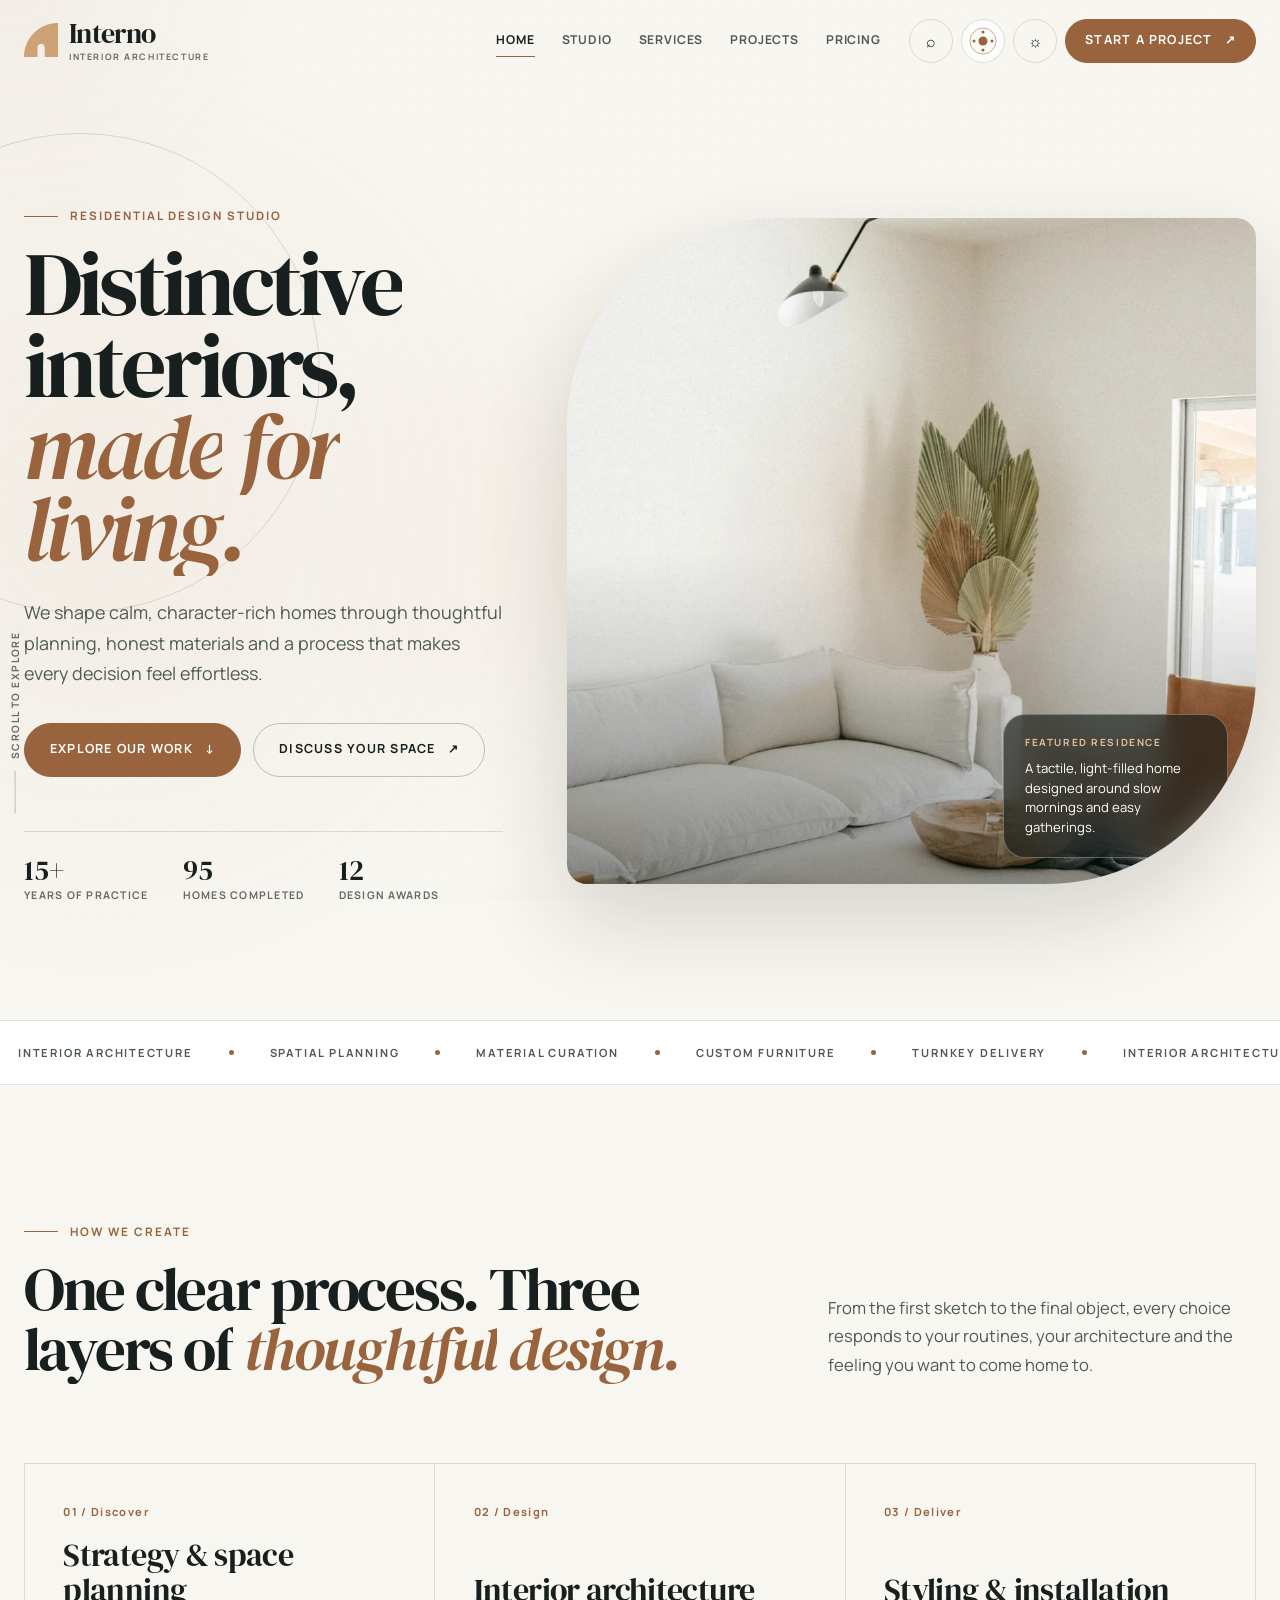
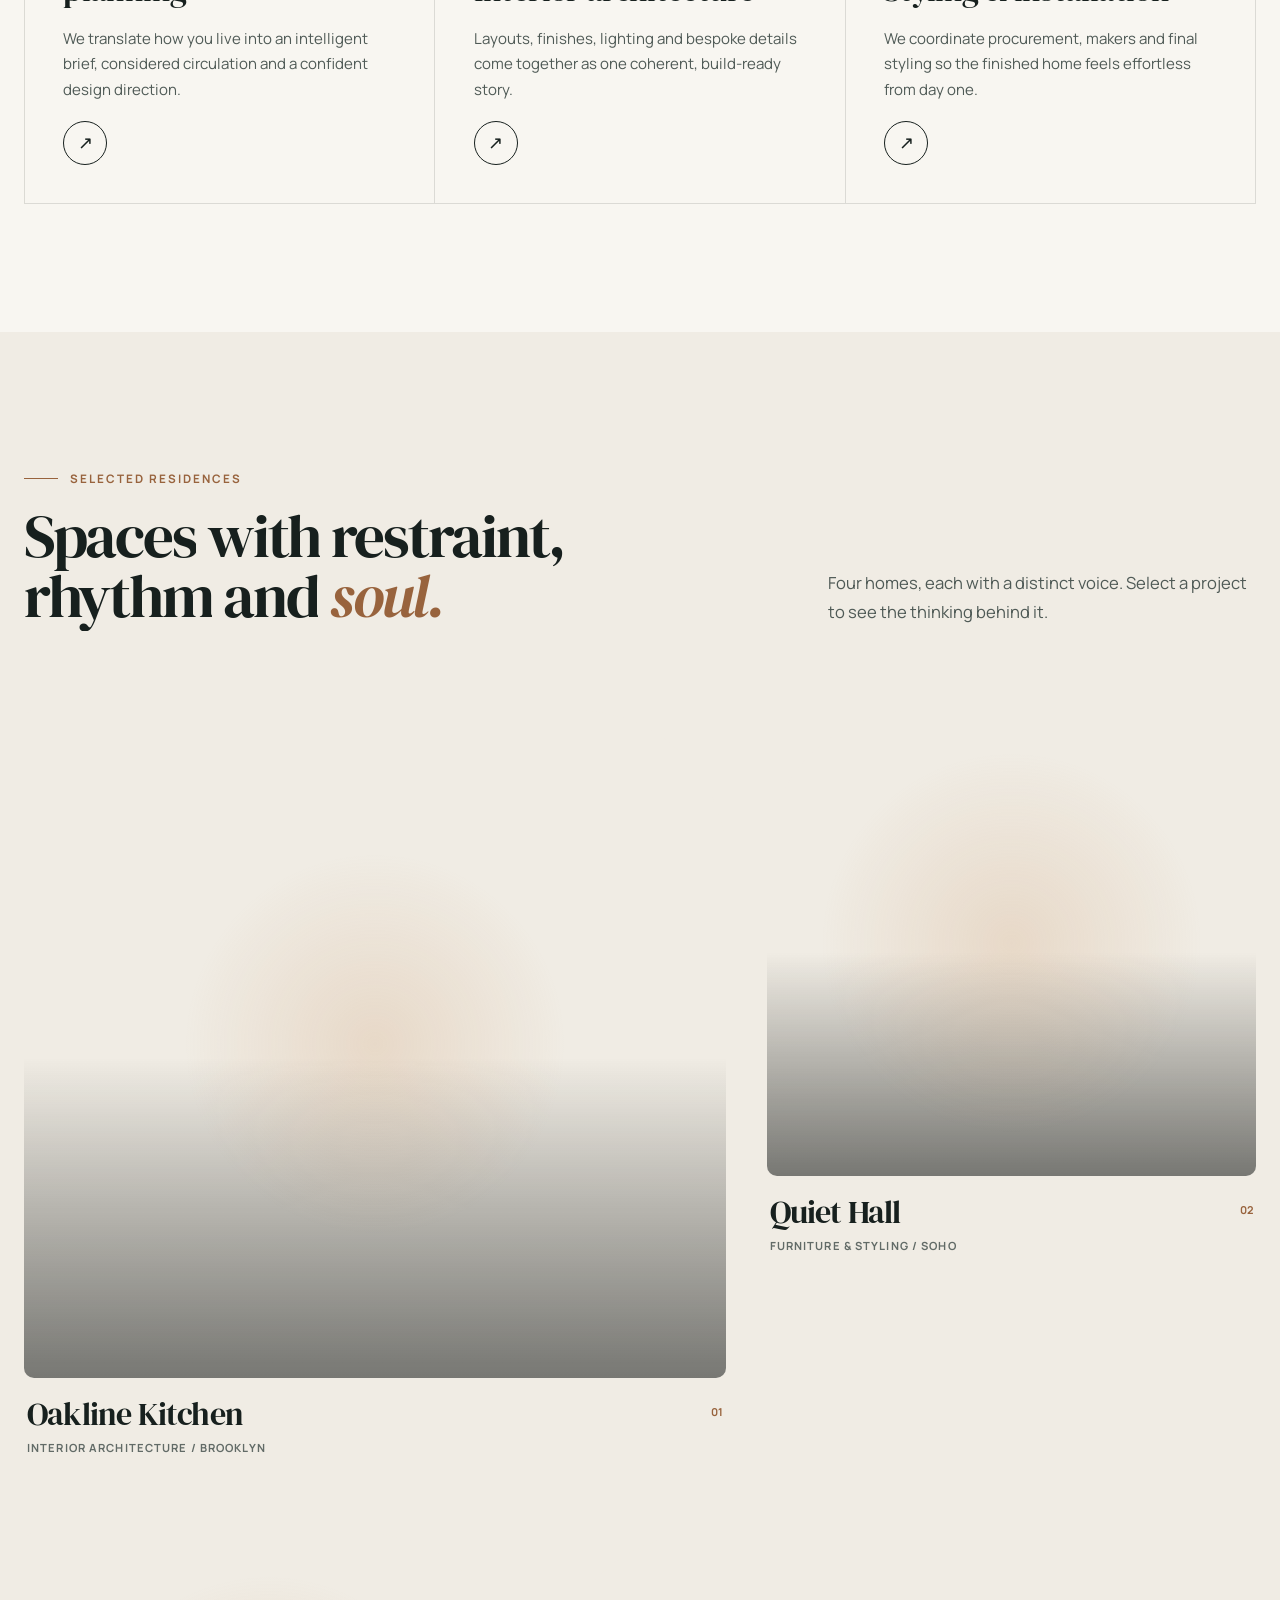
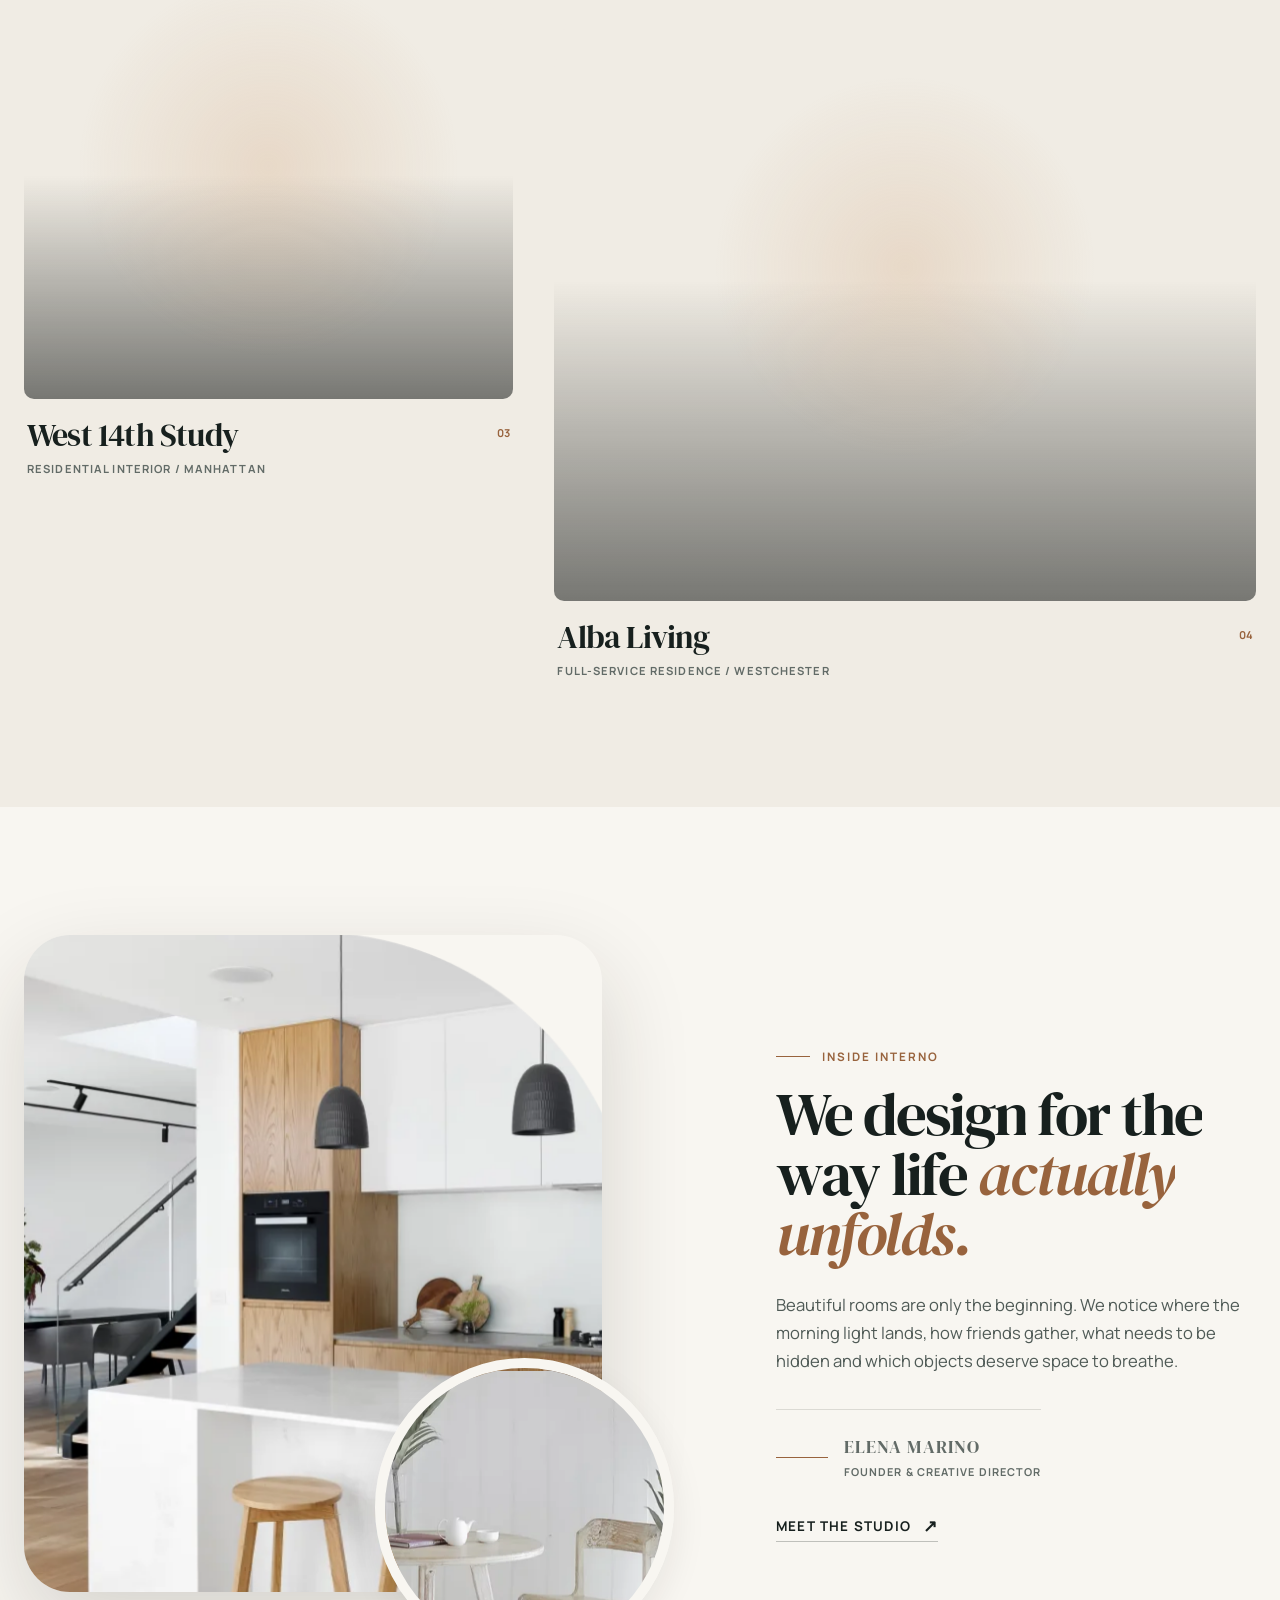
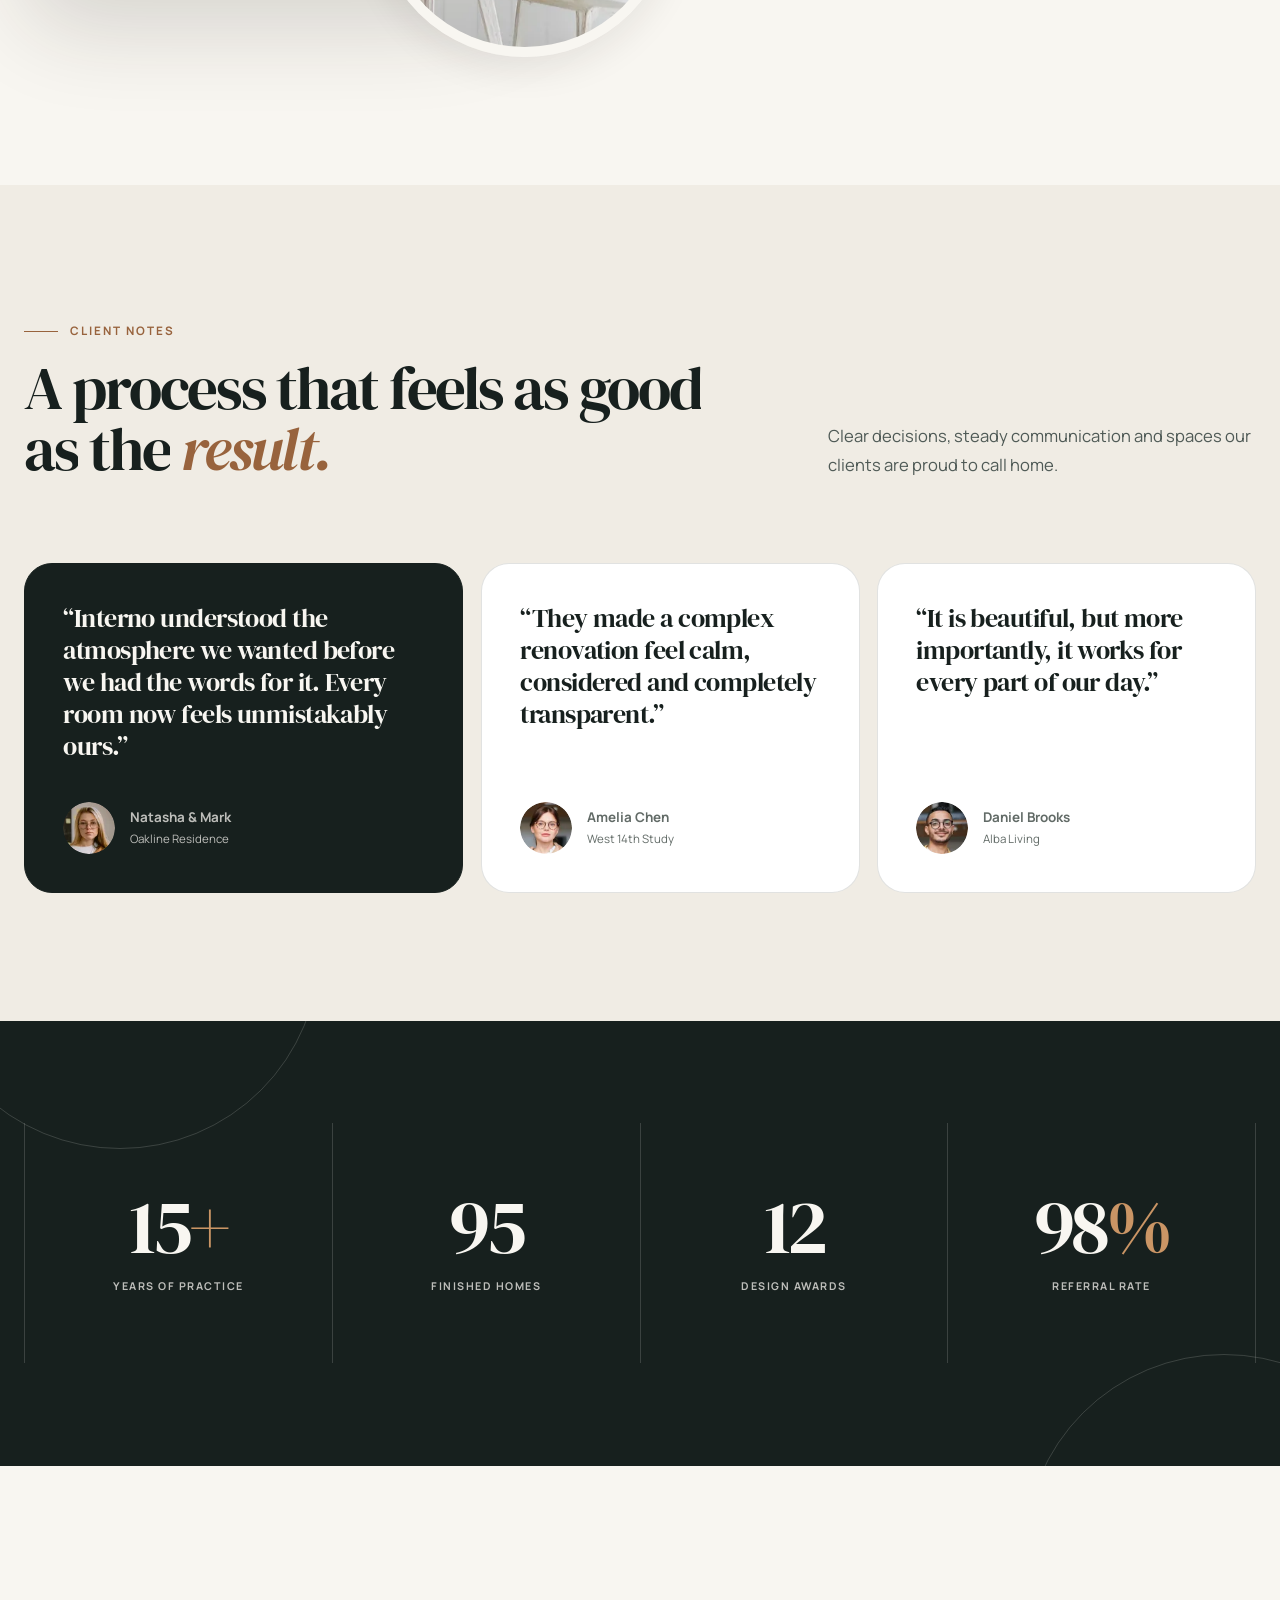
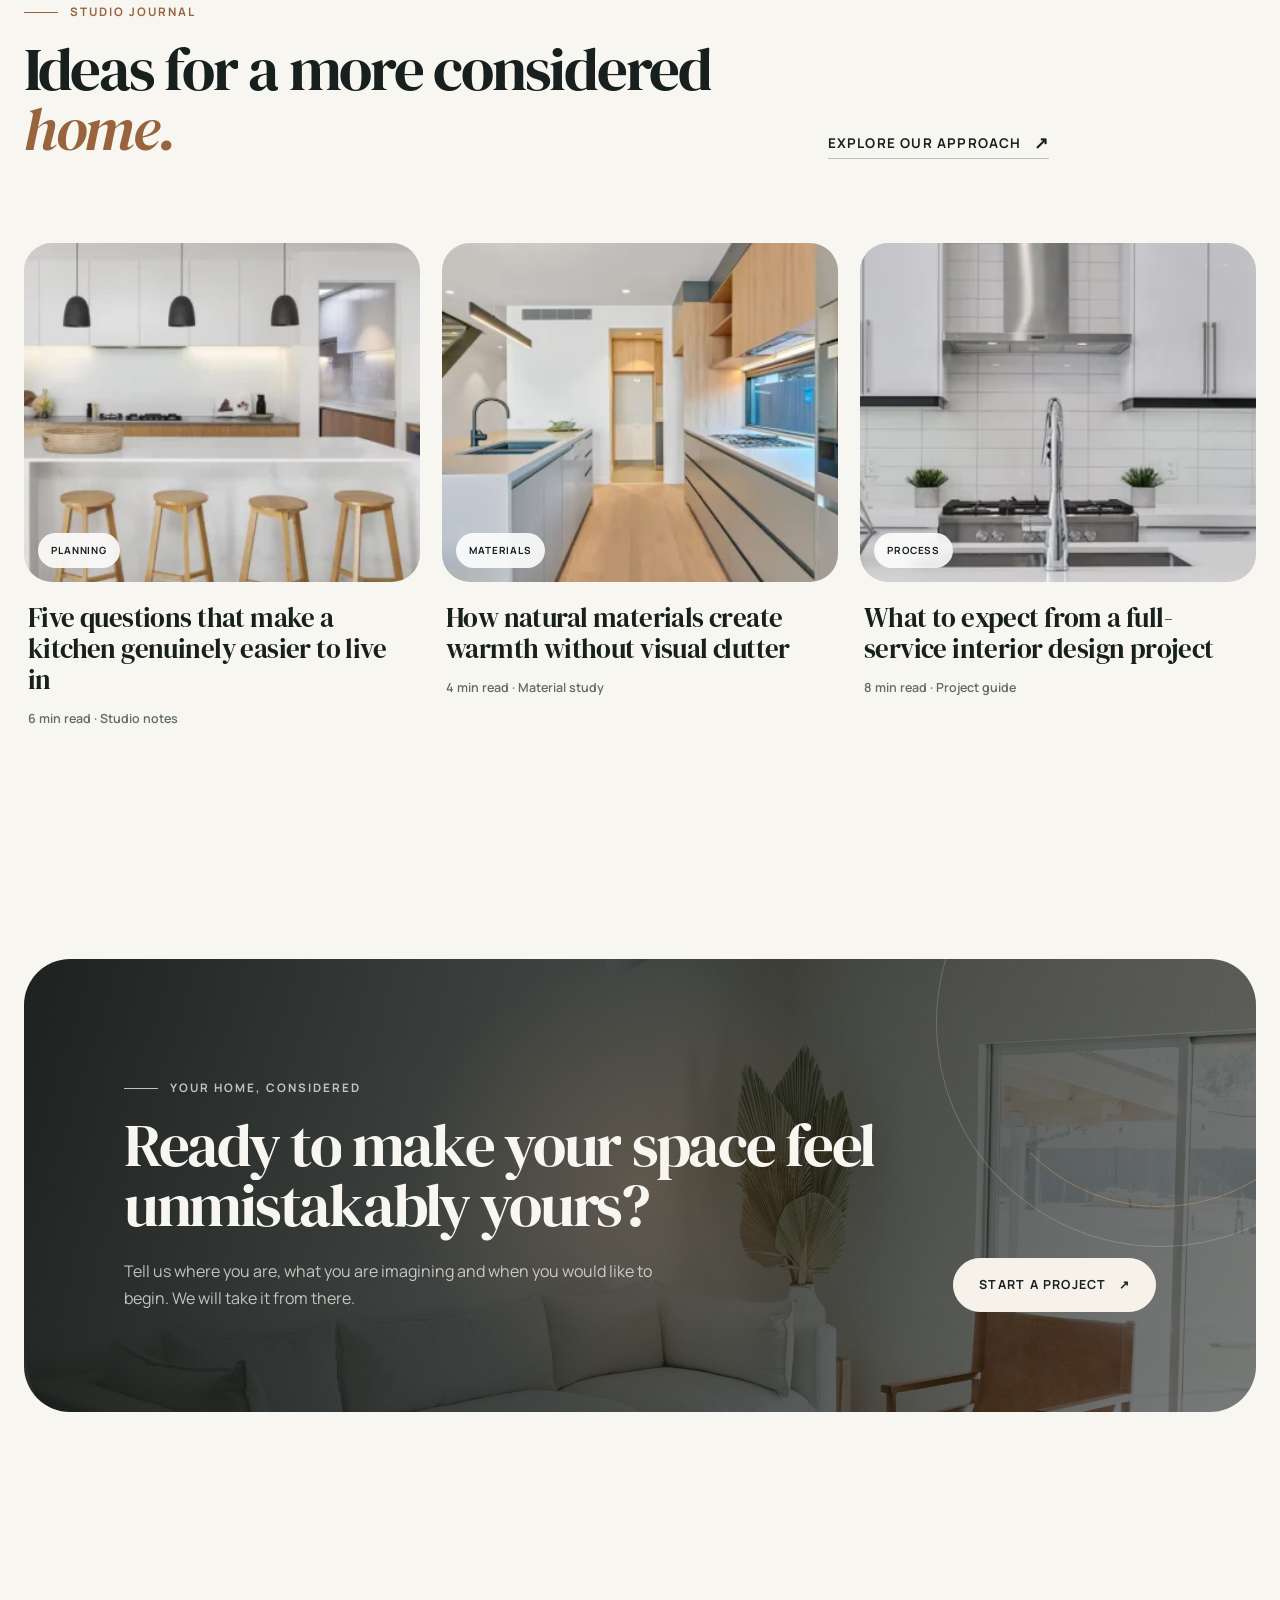
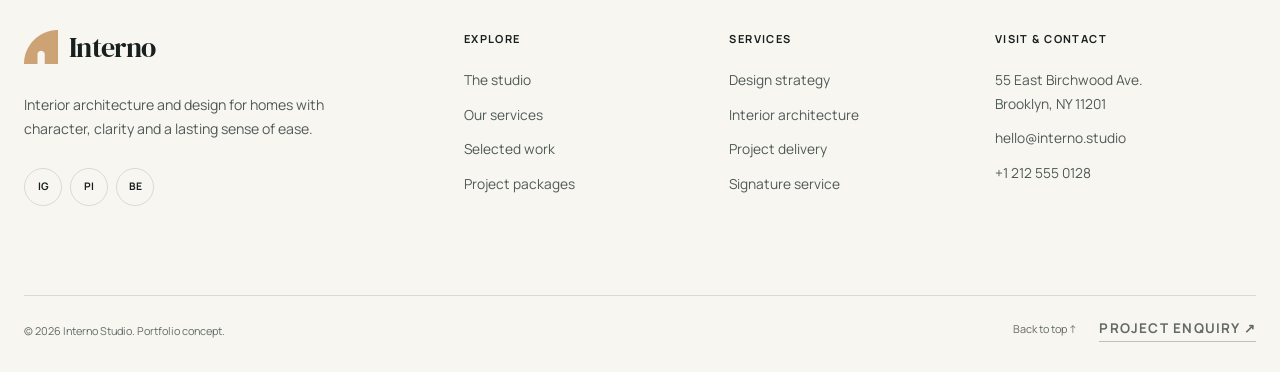
==== index.html @ 8468646d "first commit" ====
<!doctype html>
<html lang="en">
<head>
    <meta charset="utf-8">
    <meta name="viewport" content="width=device-width, initial-scale=1">
    <meta name="description" content="Interno creates calm, character-rich residential interiors through thoughtful planning, natural materials and full-service project delivery.">
    <meta name="theme-color" content="#f8f6f1">
    <meta property="og:type" content="website">
    <meta property="og:title" content="Interno — Interior Architecture & Design">
    <meta property="og:description" content="Distinctive interiors, made for living. Explore Interno's residential design studio, projects and services.">
    <meta property="og:image" content="img/og-interno.png">
    <meta name="twitter:card" content="summary_large_image">
    <title>Interno — Interior Architecture & Design</title>
    <link rel="icon" type="image/png" href="img/Logo.png">
    <link rel="stylesheet" href="css/style.css">
    <script>
        const root = document.documentElement;
        root.classList.add("js");
        let motionEnabled = true;

        try {
            if (localStorage.getItem("interno-theme") === "dark") {
                root.dataset.theme = "dark";
            }
            motionEnabled = localStorage.getItem("interno-motion") !== "off";
        } catch {}

        try {
            if (window.matchMedia("(prefers-reduced-motion: reduce)").matches) {
                motionEnabled = false;
            }
        } catch {}

        root.dataset.motion = motionEnabled ? "on" : "off";
    </script>
    <script src="js/script.js?v=20260730-3" defer></script>
</head>
<body id="top">
    <a class="skip-link" href="#content">Skip to content</a>

    <header class="site-header">
        <div class="site-header__inner">
            <a class="brand" href="index.html" aria-label="Interno home">
                <span class="brand__mark"><img src="img/Logo.png" width="34" height="34" alt=""></span>
                <span>
                    <span class="brand__name">Interno</span>
                    <span class="brand__descriptor">Interior architecture</span>
                </span>
            </a>

            <nav class="site-nav" aria-label="Primary navigation">
                <a href="index.html" aria-current="page">Home</a>
                <a href="about.html">Studio</a>
                <a href="services.html">Services</a>
                <a href="index.html#projects">Projects</a>
                <a href="pricing.html">Pricing</a>
            </nav>

            <div class="header-actions">
                <button class="icon-button" type="button" data-open-search aria-label="Search site" title="Search (/)">⌕</button>
                <button class="icon-button" type="button" data-theme-toggle aria-label="Switch to dark theme">
                    <span class="theme-toggle__sun" aria-hidden="true">☼</span>
                    <span class="theme-toggle__moon" aria-hidden="true">☾</span>
                </button>
                <button class="button button--accent" type="button" data-open-contact>
                    <span>Start a project</span><span class="arrow" aria-hidden="true">↗</span>
                </button>
                <button class="icon-button menu-toggle" type="button" data-menu-toggle aria-expanded="false" aria-controls="mobile-menu" aria-label="Open menu">
                    <span class="menu-toggle__lines" aria-hidden="true"></span>
                </button>
            </div>
        </div>
    </header>

    <aside class="mobile-menu" id="mobile-menu" aria-label="Mobile navigation">
        <div class="mobile-menu__inner">
            <nav class="mobile-menu__nav">
                <ul>
                    <li><a href="index.html">Home</a></li>
                    <li><a href="about.html">Studio</a></li>
                    <li><a href="services.html">Services</a></li>
                    <li><a href="index.html#projects">Projects</a></li>
                    <li><a href="pricing.html">Pricing</a></li>
                </ul>
            </nav>
            <div class="mobile-menu__footer">
                <a href="mailto:hello@interno.studio">hello@interno.studio</a>
                <button class="text-link" type="button" data-open-contact>Start a project <span class="arrow" aria-hidden="true">↗</span></button>
            </div>
        </div>
    </aside>

    <main id="content">
        <section class="home-hero" aria-labelledby="hero-title">
            <div class="home-hero__inner">
                <div class="home-hero__content">
                    <p class="eyebrow" data-reveal>Residential design studio</p>
                    <h1 class="display" id="hero-title" data-reveal data-delay="80">
                        Distinctive interiors, <em>made for living.</em>
                    </h1>
                    <p class="home-hero__copy" data-reveal data-delay="150">
                        We shape calm, character-rich homes through thoughtful planning, honest materials and a process that makes every decision feel effortless.
                    </p>
                    <div class="button-row" data-reveal data-delay="220">
                        <a class="button button--accent" href="#projects">
                            <span>Explore our work</span><span class="arrow" aria-hidden="true">↓</span>
                        </a>
                        <button class="button button--ghost" type="button" data-open-contact>
                            <span>Discuss your space</span><span class="arrow" aria-hidden="true">↗</span>
                        </button>
                    </div>
                    <div class="home-hero__meta" data-reveal data-delay="300">
                        <div class="hero-stat">
                            <strong>15+</strong>
                            <span>Years of practice</span>
                        </div>
                        <div class="hero-stat">
                            <strong>95</strong>
                            <span>Homes completed</span>
                        </div>
                        <div class="hero-stat">
                            <strong>12</strong>
                            <span>Design awards</span>
                        </div>
                    </div>
                </div>

                <figure class="home-hero__visual" data-image-reveal="right">
                    <img src="img/hero-living.webp" width="1920" height="1042" alt="Sunlit living room with a white linen sofa, warm timber and sculptural lighting" fetchpriority="high">
                    <figcaption class="hero-note">
                        <span class="hero-note__label">Featured residence</span>
                        <p>A tactile, light-filled home designed around slow mornings and easy gatherings.</p>
                    </figcaption>
                </figure>
            </div>
            <a class="hero-scroll" href="#approach">Scroll to explore</a>
        </section>

        <div class="marquee" aria-label="Interno capabilities">
            <div class="marquee__track" aria-hidden="true">
                <div class="marquee__group">
                    <span>Interior architecture</span><i></i>
                    <span>Spatial planning</span><i></i>
                    <span>Material curation</span><i></i>
                    <span>Custom furniture</span><i></i>
                    <span>Turnkey delivery</span><i></i>
                </div>
                <div class="marquee__group">
                    <span>Interior architecture</span><i></i>
                    <span>Spatial planning</span><i></i>
                    <span>Material curation</span><i></i>
                    <span>Custom furniture</span><i></i>
                    <span>Turnkey delivery</span><i></i>
                </div>
            </div>
        </div>

        <section class="section" id="approach" aria-labelledby="approach-title">
            <div class="shell">
                <div class="section-head">
                    <div>
                        <p class="eyebrow" data-reveal>How we create</p>
                        <h2 class="heading" id="approach-title" data-reveal data-delay="70">One clear process. Three layers of <em>thoughtful design.</em></h2>
                    </div>
                    <p class="section-copy" data-reveal data-delay="140">
                        From the first sketch to the final object, every choice responds to your routines, your architecture and the feeling you want to come home to.
                    </p>
                </div>

                <div class="service-grid">
                    <a class="service-card" href="services.html#strategy" data-reveal>
                        <span class="service-card__number">01 / Discover</span>
                        <div class="service-card__body">
                            <h3 class="subheading">Strategy & space planning</h3>
                            <p class="service-card__copy">We translate how you live into an intelligent brief, considered circulation and a confident design direction.</p>
                            <span class="service-card__arrow" aria-hidden="true">↗</span>
                        </div>
                    </a>
                    <a class="service-card" href="services.html#design" data-reveal data-delay="90">
                        <span class="service-card__number">02 / Design</span>
                        <div class="service-card__body">
                            <h3 class="subheading">Interior architecture</h3>
                            <p class="service-card__copy">Layouts, finishes, lighting and bespoke details come together as one coherent, build-ready story.</p>
                            <span class="service-card__arrow" aria-hidden="true">↗</span>
                        </div>
                    </a>
                    <a class="service-card" href="services.html#delivery" data-reveal data-delay="180">
                        <span class="service-card__number">03 / Deliver</span>
                        <div class="service-card__body">
                            <h3 class="subheading">Styling & installation</h3>
                            <p class="service-card__copy">We coordinate procurement, makers and final styling so the finished home feels effortless from day one.</p>
                            <span class="service-card__arrow" aria-hidden="true">↗</span>
                        </div>
                    </a>
                </div>
            </div>
        </section>

        <section class="section section--surface" id="projects" aria-labelledby="projects-title">
            <div class="shell">
                <div class="section-head">
                    <div>
                        <p class="eyebrow" data-reveal>Selected residences</p>
                        <h2 class="heading" id="projects-title" data-reveal data-delay="70">Spaces with restraint, rhythm and <em>soul.</em></h2>
                    </div>
                    <p class="section-copy" data-reveal data-delay="140">
                        Four homes, each with a distinct voice. Select a project to see the thinking behind it.
                    </p>
                </div>

                <div class="project-grid">
                    <button class="project-card" type="button" data-project data-title="Oakline Kitchen" data-type="Interior architecture" data-location="Brooklyn, NY" data-year="2026" data-image="img/project-1.webp" data-description="A warm, highly functional kitchen where natural oak, soft mineral tones and precise storage turn a compact footprint into an easy social hub." data-reveal>
                        <span class="project-card__image">
                            <img src="img/project-1.webp" width="548" height="525" alt="Oak and white contemporary kitchen filled with daylight" loading="lazy" decoding="async">
                            <span class="project-card__view" aria-hidden="true">↗</span>
                        </span>
                        <span class="project-card__meta">
                            <span>
                                <span class="project-card__title">Oakline Kitchen</span>
                                <span class="project-card__type">Interior architecture / Brooklyn</span>
                            </span>
                            <span class="project-card__index">01</span>
                        </span>
                    </button>

                    <button class="project-card" type="button" data-project data-title="Quiet Hall" data-type="Furniture & styling" data-location="SoHo, NY" data-year="2025" data-image="img/project-2.webp" data-description="A restrained entry sequence shaped by sculptural furniture, warm timber and a palette that carries calm through the entire apartment." data-reveal data-delay="90">
                        <span class="project-card__image">
                            <img src="img/project-2.webp" width="548" height="525" alt="Minimal hallway with sculptural timber console and soft neutral walls" loading="lazy" decoding="async">
                            <span class="project-card__view" aria-hidden="true">↗</span>
                        </span>
                        <span class="project-card__meta">
                            <span>
                                <span class="project-card__title">Quiet Hall</span>
                                <span class="project-card__type">Furniture & styling / SoHo</span>
                            </span>
                            <span class="project-card__index">02</span>
                        </span>
                    </button>

                    <button class="project-card" type="button" data-project data-title="West 14th Study" data-type="Residential interior" data-location="Manhattan, NY" data-year="2025" data-image="img/project-3.webp" data-description="A focused home office softened by tactile fabrics, collected objects and a balanced composition of closed storage and open display." data-reveal>
                        <span class="project-card__image">
                            <img src="img/project-3.webp" width="552" height="525" alt="Refined home study with built-in shelving and a warm neutral palette" loading="lazy" decoding="async">
                            <span class="project-card__view" aria-hidden="true">↗</span>
                        </span>
                        <span class="project-card__meta">
                            <span>
                                <span class="project-card__title">West 14th Study</span>
                                <span class="project-card__type">Residential interior / Manhattan</span>
                            </span>
                            <span class="project-card__index">03</span>
                        </span>
                    </button>

                    <button class="project-card" type="button" data-project data-title="Alba Living" data-type="Full-service residence" data-location="Westchester, NY" data-year="2024" data-image="img/project-4.webp" data-description="A layered family living space where vintage forms, contemporary comfort and honest materials create a room that will age beautifully." data-reveal data-delay="90">
                        <span class="project-card__image">
                            <img src="img/project-4.webp" width="550" height="525" alt="Layered living room with vintage furniture, artwork and warm timber" loading="lazy" decoding="async">
                            <span class="project-card__view" aria-hidden="true">↗</span>
                        </span>
                        <span class="project-card__meta">
                            <span>
                                <span class="project-card__title">Alba Living</span>
                                <span class="project-card__type">Full-service residence / Westchester</span>
                            </span>
                            <span class="project-card__index">04</span>
                        </span>
                    </button>
                </div>
            </div>
        </section>

        <section class="section section--overflow" aria-labelledby="studio-title">
            <div class="shell story-grid">
                <div class="story-media" data-reveal="left">
                    <figure class="story-media__primary" data-image-reveal>
                        <img src="img/studio-kitchen.webp" width="653" height="700" alt="Light-filled contemporary kitchen in oak, white stone and black accents" loading="lazy" decoding="async">
                    </figure>
                    <figure class="story-media__secondary" data-reveal data-delay="200">
                        <img src="img/material-detail.webp" width="600" height="377" alt="Close view of a serene interior with natural textures" loading="lazy" decoding="async">
                    </figure>
                </div>
                <div class="story-content">
                    <p class="eyebrow" data-reveal>Inside Interno</p>
                    <h2 class="heading" id="studio-title" data-reveal data-delay="70">We design for the way life <em>actually unfolds.</em></h2>
                    <p class="section-copy" data-reveal data-delay="140">
                        Beautiful rooms are only the beginning. We notice where the morning light lands, how friends gather, what needs to be hidden and which objects deserve space to breathe.
                    </p>
                    <div class="story-signature" data-reveal data-delay="210">
                        <span class="story-signature__line" aria-hidden="true"></span>
                        <span>
                            <strong>Elena Marino</strong>
                            <span>Founder & creative director</span>
                        </span>
                    </div>
                    <a class="text-link" href="about.html" style="margin-top: 34px;" data-reveal data-delay="270">
                        Meet the studio <span class="arrow" aria-hidden="true">↗</span>
                    </a>
                </div>
            </div>
        </section>

        <section class="section section--surface" aria-labelledby="testimonials-title">
            <div class="shell">
                <div class="section-head">
                    <div>
                        <p class="eyebrow" data-reveal>Client notes</p>
                        <h2 class="heading" id="testimonials-title" data-reveal data-delay="70">A process that feels as good as the <em>result.</em></h2>
                    </div>
                    <p class="section-copy" data-reveal data-delay="140">
                        Clear decisions, steady communication and spaces our clients are proud to call home.
                    </p>
                </div>

                <div class="testimonial-grid">
                    <article class="testimonial-card tilt-card" data-reveal>
                        <p class="testimonial-card__quote">“Interno understood the atmosphere we wanted before we had the words for it. Every room now feels unmistakably ours.”</p>
                        <div class="testimonial-card__person">
                            <img src="img/profile-1.webp" width="77" height="77" alt="" loading="lazy">
                            <span><strong>Natasha & Mark</strong><span>Oakline Residence</span></span>
                        </div>
                    </article>
                    <article class="testimonial-card tilt-card" data-reveal data-delay="90">
                        <p class="testimonial-card__quote">“They made a complex renovation feel calm, considered and completely transparent.”</p>
                        <div class="testimonial-card__person">
                            <img src="img/profile-2.webp" width="77" height="77" alt="" loading="lazy">
                            <span><strong>Amelia Chen</strong><span>West 14th Study</span></span>
                        </div>
                    </article>
                    <article class="testimonial-card tilt-card" data-reveal data-delay="180">
                        <p class="testimonial-card__quote">“It is beautiful, but more importantly, it works for every part of our day.”</p>
                        <div class="testimonial-card__person">
                            <img src="img/profile-3.webp" width="77" height="77" alt="" loading="lazy">
                            <span><strong>Daniel Brooks</strong><span>Alba Living</span></span>
                        </div>
                    </article>
                </div>
            </div>
        </section>

        <section class="metrics section--compact" aria-label="Studio achievements">
            <div class="shell metrics__grid">
                <div class="metric"><strong data-counter="15" data-suffix="+">0</strong><span>Years of practice</span></div>
                <div class="metric"><strong data-counter="95" data-suffix="">0</strong><span>Finished homes</span></div>
                <div class="metric"><strong data-counter="12" data-suffix="">0</strong><span>Design awards</span></div>
                <div class="metric"><strong data-counter="98" data-suffix="%">0</strong><span>Referral rate</span></div>
            </div>
        </section>

        <section class="section" aria-labelledby="journal-title">
            <div class="shell">
                <div class="section-head">
                    <div>
                        <p class="eyebrow" data-reveal>Studio journal</p>
                        <h2 class="heading" id="journal-title" data-reveal data-delay="70">Ideas for a more considered <em>home.</em></h2>
                    </div>
                    <a class="text-link" href="services.html" data-reveal data-delay="140">Explore our approach <span class="arrow" aria-hidden="true">↗</span></a>
                </div>

                <div class="journal-grid">
                    <a class="journal-card" href="services-single.html" data-reveal>
                        <figure class="journal-card__image">
                            <img src="img/journal-1.webp" width="340" height="290" alt="Warm contemporary kitchen with pale cabinetry" loading="lazy" decoding="async">
                            <figcaption class="journal-card__tag">Planning</figcaption>
                        </figure>
                        <div class="journal-card__content">
                            <h3>Five questions that make a kitchen genuinely easier to live in</h3>
                            <p>6 min read · Studio notes</p>
                        </div>
                    </a>
                    <a class="journal-card" href="services.html#design" data-reveal data-delay="90">
                        <figure class="journal-card__image">
                            <img src="img/journal-2.webp" width="340" height="290" alt="Minimal kitchen with warm wood and soft natural light" loading="lazy" decoding="async">
                            <figcaption class="journal-card__tag">Materials</figcaption>
                        </figure>
                        <div class="journal-card__content">
                            <h3>How natural materials create warmth without visual clutter</h3>
                            <p>4 min read · Material study</p>
                        </div>
                    </a>
                    <a class="journal-card" href="pricing.html" data-reveal data-delay="180">
                        <figure class="journal-card__image">
                            <img src="img/journal-3.webp" width="340" height="290" alt="Contemporary neutral kitchen with considered storage" loading="lazy" decoding="async">
                            <figcaption class="journal-card__tag">Process</figcaption>
                        </figure>
                        <div class="journal-card__content">
                            <h3>What to expect from a full-service interior design project</h3>
                            <p>8 min read · Project guide</p>
                        </div>
                    </a>
                </div>
            </div>
        </section>

        <section class="section section--compact">
            <div class="shell">
                <div class="cta" data-reveal="scale">
                    <div class="cta__inner">
                        <div class="cta__copy">
                            <p class="eyebrow eyebrow--light">Your home, considered</p>
                            <h2 class="heading">Ready to make your space feel unmistakably yours?</h2>
                            <p>Tell us where you are, what you are imagining and when you would like to begin. We will take it from there.</p>
                        </div>
                        <button class="button button--light" type="button" data-open-contact>
                            <span>Start a project</span><span class="arrow" aria-hidden="true">↗</span>
                        </button>
                    </div>
                </div>
            </div>
        </section>
    </main>

    <footer class="site-footer" id="contact">
        <div class="shell site-footer__main">
            <div class="site-footer__brand">
                <a class="brand" href="index.html" aria-label="Interno home">
                    <span class="brand__mark"><img src="img/Logo.png" width="34" height="34" alt=""></span>
                    <span class="brand__name">Interno</span>
                </a>
                <p>Interior architecture and design for homes with character, clarity and a lasting sense of ease.</p>
                <div class="social-links" aria-label="Social media">
                    <a href="https://www.instagram.com/" target="_blank" rel="noreferrer" aria-label="Instagram">IG</a>
                    <a href="https://www.pinterest.com/" target="_blank" rel="noreferrer" aria-label="Pinterest">PI</a>
                    <a href="https://www.behance.net/" target="_blank" rel="noreferrer" aria-label="Behance">BE</a>
                </div>
            </div>
            <div class="site-footer__column">
                <h2>Explore</h2>
                <nav>
                    <a href="about.html">The studio</a>
                    <a href="services.html">Our services</a>
                    <a href="index.html#projects">Selected work</a>
                    <a href="pricing.html">Project packages</a>
                </nav>
            </div>
            <div class="site-footer__column">
                <h2>Services</h2>
                <nav>
                    <a href="services.html#strategy">Design strategy</a>
                    <a href="services.html#design">Interior architecture</a>
                    <a href="services.html#delivery">Project delivery</a>
                    <a href="services-single.html">Signature service</a>
                </nav>
            </div>
            <div class="site-footer__column">
                <h2>Visit & contact</h2>
                <address>
                    <span>55 East Birchwood Ave.<br>Brooklyn, NY 11201</span>
                    <a href="mailto:hello@interno.studio">hello@interno.studio</a>
                    <a href="tel:+12125550128">+1 212 555 0128</a>
                </address>
            </div>
        </div>
        <div class="shell site-footer__bottom">
            <p>© <span data-current-year>2026</span> Interno Studio. Portfolio concept.</p>
            <nav aria-label="Footer links">
                <a href="#top">Back to top ↑</a>
                <button class="text-link" type="button" data-open-contact>Project enquiry ↗</button>
            </nav>
        </div>
    </footer>
</body>
</html>
---- css/style.css ----
@import url("https://fonts.googleapis.com/css2?family=DM+Serif+Display:ital@0;1&family=Manrope:wght@400;500;600;700&display=swap");

:root {
    color-scheme: light;
    --bg: #f8f6f1;
    --bg-elevated: #ffffff;
    --surface: #f0ece4;
    --surface-strong: #e7dfd3;
    --ink: #17201e;
    --ink-soft: #4f5a56;
    --muted: #626b67;
    --accent: #98633d;
    --accent-bright: #ca9565;
    --accent-soft: #ead8c7;
    --accent-ink: #2b211a;
    --on-accent: #ffffff;
    --deep-surface: #17201e;
    --on-deep: #f8f6f1;
    --on-deep-soft: rgba(248, 246, 241, 0.74);
    --on-deep-muted: rgba(248, 246, 241, 0.62);
    --deep-line: rgba(248, 246, 241, 0.16);
    --line: rgba(23, 32, 30, 0.13);
    --line-strong: rgba(23, 32, 30, 0.25);
    --header-bg: rgba(248, 246, 241, 0.82);
    --scrim: rgba(10, 15, 14, 0.54);
    --shadow-sm: 0 14px 35px rgba(35, 29, 23, 0.08);
    --shadow-lg: 0 35px 90px rgba(35, 29, 23, 0.16);
    --font-display: "DM Serif Display", Georgia, serif;
    --font-body: "Manrope", "Segoe UI", sans-serif;
    --radius-sm: 16px;
    --radius-md: 28px;
    --radius-lg: 46px;
    --radius-pill: 999px;
    --shell: min(1240px, calc(100% - 48px));
    --header-height: 82px;
    --ease-out: cubic-bezier(0.22, 1, 0.36, 1);
    --ease-smooth: cubic-bezier(0.65, 0, 0.35, 1);
    --ease-motion: cubic-bezier(0.16, 1, 0.3, 1);
    --ease-motion-in: cubic-bezier(0.76, 0, 0.24, 1);
    --scroll-velocity: 0;
    --scroll-direction: 1;
    --section-progress: 0;
    --motion-y: 0px;
    --mag-x: 0px;
    --mag-y: 0px;
    --pointer-x: 50%;
    --pointer-y: 50%;
}

html[data-theme="dark"] {
    color-scheme: dark;
    --bg: #101513;
    --bg-elevated: #171d1a;
    --surface: #1e2622;
    --surface-strong: #28312c;
    --ink: #f3eee5;
    --ink-soft: #c1c8c3;
    --muted: #929d97;
    --accent: #d3a172;
    --accent-bright: #efbd8b;
    --accent-soft: #3a2d23;
    --accent-ink: #fff7ed;
    --on-accent: #101513;
    --line: rgba(243, 238, 229, 0.12);
    --line-strong: rgba(243, 238, 229, 0.24);
    --header-bg: rgba(16, 21, 19, 0.84);
    --scrim: rgba(3, 6, 5, 0.66);
    --shadow-sm: 0 16px 38px rgba(0, 0, 0, 0.22);
    --shadow-lg: 0 40px 100px rgba(0, 0, 0, 0.38);
}

*,
*::before,
*::after {
    box-sizing: border-box;
}

html {
    scroll-behavior: smooth;
    background: var(--bg);
}

body {
    margin: 0;
    min-width: 280px;
    overflow-x: hidden;
    background:
        radial-gradient(circle at 8% 6%, rgba(168, 115, 71, 0.08), transparent 30rem),
        var(--bg);
    color: var(--ink);
    font-family: var(--font-body);
    font-size: 16px;
    line-height: 1.7;
    -webkit-font-smoothing: antialiased;
    text-rendering: optimizeLegibility;
}

body.nav-open,
body.modal-open {
    overflow: hidden;
}

::selection {
    background: var(--accent);
    color: var(--on-accent);
}

img,
video {
    display: block;
    max-width: 100%;
}

img {
    height: auto;
}

button,
input,
textarea,
select {
    font: inherit;
}

button,
a {
    -webkit-tap-highlight-color: transparent;
}

button {
    color: inherit;
}

a {
    color: inherit;
    text-decoration: none;
}

p,
h1,
h2,
h3,
h4,
h5,
figure,
blockquote {
    margin: 0;
}

ul,
ol {
    margin: 0;
    padding: 0;
}

li {
    list-style: none;
}

.skip-link {
    position: fixed;
    top: 12px;
    left: 12px;
    z-index: 10000;
    padding: 12px 18px;
    border-radius: var(--radius-pill);
    background: var(--ink);
    color: var(--bg);
    transform: translateY(-150%);
    transition: transform 180ms ease;
}

.skip-link:focus {
    transform: translateY(0);
}

:focus-visible {
    outline: 3px solid var(--accent-bright);
    outline-offset: 4px;
}

.shell {
    width: var(--shell);
    margin-inline: auto;
}

.section {
    position: relative;
    padding-block: clamp(88px, 10vw, 150px);
}

.section--compact {
    padding-block: clamp(68px, 8vw, 110px);
}

.section--surface {
    background: var(--surface);
}

.section--overflow {
    overflow: hidden;
}

.section-head {
    display: grid;
    grid-template-columns: minmax(0, 0.9fr) minmax(280px, 0.55fr);
    gap: clamp(32px, 8vw, 110px);
    align-items: end;
    margin-bottom: clamp(46px, 7vw, 84px);
}

.section-head--center {
    display: block;
    max-width: 760px;
    margin-inline: auto;
    text-align: center;
}

.section-head--center .section-copy {
    margin: 22px auto 0;
}

.eyebrow {
    display: inline-flex;
    align-items: center;
    gap: 12px;
    margin-bottom: 20px;
    color: var(--accent);
    font-size: 0.73rem;
    font-weight: 700;
    letter-spacing: 0.17em;
    line-height: 1.2;
    text-transform: uppercase;
}

.eyebrow::before {
    width: 34px;
    height: 1px;
    background: currentColor;
    content: "";
}

.eyebrow--light {
    color: #f2d2b2;
}

.display {
    max-width: 950px;
    font-family: var(--font-display);
    font-size: clamp(3.25rem, 7vw, 7.4rem);
    font-weight: 400;
    letter-spacing: -0.045em;
    line-height: 0.91;
}

.display em,
.heading em {
    color: var(--accent);
    font-weight: 400;
}

.heading {
    font-family: var(--font-display);
    font-size: clamp(2.45rem, 4.8vw, 5.15rem);
    font-weight: 400;
    letter-spacing: -0.037em;
    line-height: 0.98;
}

.heading--small {
    font-size: clamp(2rem, 3.5vw, 3.7rem);
}

.subheading {
    font-family: var(--font-display);
    font-size: clamp(1.55rem, 2.5vw, 2.25rem);
    font-weight: 400;
    letter-spacing: -0.02em;
    line-height: 1.1;
}

.section-copy,
.body-copy {
    max-width: 610px;
    color: var(--ink-soft);
    font-size: clamp(1rem, 1.3vw, 1.12rem);
}

.micro-copy {
    color: var(--muted);
    font-size: 0.82rem;
}

.text-link {
    display: inline-flex;
    align-items: center;
    gap: 12px;
    width: fit-content;
    border: 0;
    border-bottom: 1px solid var(--line-strong);
    padding: 0 0 5px;
    background: transparent;
    color: inherit;
    cursor: pointer;
    font-size: 0.84rem;
    font-weight: 700;
    letter-spacing: 0.09em;
    line-height: 1.2;
    text-transform: uppercase;
    transition:
        gap 300ms var(--ease-out),
        color 300ms ease,
        border-color 300ms ease;
}

.text-link:hover {
    gap: 18px;
    border-color: var(--accent);
    color: var(--accent);
}

.text-link .arrow {
    font-size: 1.25em;
    transition: transform 300ms var(--ease-out);
}

.text-link:hover .arrow {
    transform: translateX(3px);
}

.button {
    position: relative;
    display: inline-flex;
    min-height: 54px;
    align-items: center;
    justify-content: center;
    gap: 12px;
    overflow: hidden;
    border: 1px solid var(--ink);
    border-radius: var(--radius-pill);
    padding: 15px 25px;
    background: var(--ink);
    color: var(--bg);
    cursor: pointer;
    font-size: 0.78rem;
    font-weight: 700;
    letter-spacing: 0.1em;
    line-height: 1.2;
    text-transform: uppercase;
    transition:
        color 360ms var(--ease-out),
        border-color 360ms var(--ease-out),
        transform 280ms var(--ease-out),
        box-shadow 360ms var(--ease-out);
}

.button::before {
    position: absolute;
    inset: 0;
    background: var(--accent);
    content: "";
    transform: translateY(105%);
    transition: transform 420ms var(--ease-out);
}

.button > span,
.button > .arrow {
    position: relative;
    z-index: 1;
}

.button:hover {
    border-color: var(--accent);
    color: var(--on-accent);
    box-shadow: 0 16px 35px rgba(168, 115, 71, 0.2);
    transform: translateY(-2px);
}

.button:hover::before {
    transform: translateY(0);
}

.button:active {
    transform: translateY(0);
}

.button--accent {
    border-color: var(--accent);
    background: var(--accent);
    color: var(--on-accent);
}

.button--accent::before {
    background: var(--ink);
}

.button--accent:hover {
    color: var(--bg);
}

.button--ghost {
    border-color: var(--line-strong);
    background: transparent;
    color: var(--ink);
}

.button--ghost::before {
    background: var(--surface-strong);
}

.button--ghost:hover {
    border-color: var(--ink);
    color: var(--ink);
    box-shadow: none;
}

.button--light {
    border-color: #f6f2e9;
    background: #f6f2e9;
    color: #18211f;
}

.button--light::before {
    background: var(--accent);
}

.button--light:hover {
    color: var(--on-accent);
}

.button-row {
    display: flex;
    flex-wrap: wrap;
    gap: 12px;
    margin-top: 34px;
}

.icon-button {
    position: relative;
    display: inline-grid;
    width: 44px;
    height: 44px;
    place-items: center;
    border: 1px solid var(--line);
    border-radius: 50%;
    background: transparent;
    color: var(--ink);
    cursor: pointer;
    line-height: 1;
    transition:
        background 250ms ease,
        border-color 250ms ease,
        color 250ms ease,
        transform 250ms var(--ease-out);
}

.icon-button:hover {
    border-color: var(--accent);
    background: var(--accent);
    color: var(--on-accent);
    transform: translateY(-2px);
}

.theme-toggle__sun,
.theme-toggle__moon {
    position: absolute;
    font-size: 1rem;
    transition:
        opacity 250ms ease,
        transform 350ms var(--ease-out);
}

.theme-toggle__moon {
    opacity: 0;
    transform: scale(0.5) rotate(-30deg);
}

html[data-theme="dark"] .theme-toggle__sun {
    opacity: 0;
    transform: scale(0.5) rotate(30deg);
}

html[data-theme="dark"] .theme-toggle__moon {
    opacity: 1;
    transform: scale(1) rotate(0);
}

.scroll-progress {
    position: fixed;
    top: 0;
    left: 0;
    z-index: 9999;
    width: 100%;
    height: 3px;
    background: var(--accent);
    transform: scaleX(0);
    transform-origin: left;
    will-change: transform;
}

.site-header {
    position: fixed;
    top: 0;
    right: 0;
    left: 0;
    z-index: 1000;
    height: var(--header-height);
    border-bottom: 1px solid transparent;
    transition:
        height 350ms var(--ease-out),
        background 350ms ease,
        border-color 350ms ease,
        box-shadow 350ms ease;
}

.site-header.is-scrolled {
    height: 72px;
    border-color: var(--line);
    background: var(--header-bg);
    box-shadow: 0 10px 35px rgba(19, 25, 23, 0.05);
    -webkit-backdrop-filter: blur(20px);
    backdrop-filter: blur(20px);
}

.has-dark-hero .site-header:not(.is-scrolled) {
    color: #fff;
}

.has-dark-hero .site-header:not(.is-scrolled) .site-nav a {
    color: rgba(255, 255, 255, 0.72);
}

.has-dark-hero .site-header:not(.is-scrolled) .site-nav a:hover,
.has-dark-hero .site-header:not(.is-scrolled) .site-nav a[aria-current="page"] {
    color: #fff;
}

.has-dark-hero .site-header:not(.is-scrolled) .icon-button {
    border-color: rgba(255, 255, 255, 0.3);
    color: #fff;
}

.has-dark-hero .site-header:not(.is-scrolled) .brand__descriptor {
    color: rgba(255, 255, 255, 0.58);
}

.has-dark-hero.nav-open .site-header:not(.is-scrolled) {
    color: var(--ink);
}

.has-dark-hero.nav-open .site-header:not(.is-scrolled) .icon-button {
    border-color: var(--line);
    color: var(--ink);
}

.has-dark-hero.nav-open .site-header:not(.is-scrolled) .brand__descriptor {
    color: var(--muted);
}

.site-header__inner {
    display: flex;
    width: var(--shell);
    height: 100%;
    align-items: center;
    justify-content: space-between;
    margin-inline: auto;
}

.brand {
    display: inline-flex;
    align-items: center;
    gap: 11px;
    min-width: max-content;
}

.brand__mark {
    position: relative;
    display: grid;
    width: 34px;
    height: 34px;
    place-items: center;
}

.brand__mark img {
    width: 100%;
    height: 100%;
    object-fit: contain;
}

html[data-theme="dark"] .brand__mark img {
    filter: brightness(1.25);
}

.brand__name {
    font-family: var(--font-display);
    font-size: 1.75rem;
    letter-spacing: -0.025em;
    line-height: 1;
}

.brand__descriptor {
    display: block;
    margin-top: 2px;
    color: var(--muted);
    font-size: 0.55rem;
    font-weight: 700;
    letter-spacing: 0.18em;
    line-height: 1;
    text-transform: uppercase;
}

.site-nav {
    display: flex;
    align-items: center;
    gap: clamp(21px, 2.1vw, 34px);
    margin-left: auto;
    margin-right: clamp(18px, 2.2vw, 34px);
}

.site-nav a {
    position: relative;
    padding-block: 10px;
    color: var(--ink-soft);
    font-size: 0.76rem;
    font-weight: 700;
    letter-spacing: 0.07em;
    text-transform: uppercase;
    transition: color 250ms ease;
}

.site-nav a::after {
    position: absolute;
    right: 0;
    bottom: 4px;
    left: 0;
    height: 1px;
    background: var(--accent);
    content: "";
    transform: scaleX(0);
    transform-origin: right;
    transition: transform 350ms var(--ease-out);
}

.site-nav a:hover,
.site-nav a[aria-current="page"] {
    color: var(--ink);
}

.site-nav a:hover::after,
.site-nav a[aria-current="page"]::after {
    transform: scaleX(1);
    transform-origin: left;
}

.header-actions {
    display: flex;
    align-items: center;
    gap: 8px;
}

.header-actions .button {
    min-height: 44px;
    padding: 12px 19px;
}

.menu-toggle {
    display: none;
}

.menu-toggle__lines {
    position: relative;
    width: 17px;
    height: 12px;
}

.menu-toggle__lines::before,
.menu-toggle__lines::after {
    position: absolute;
    left: 0;
    width: 17px;
    height: 1px;
    background: currentColor;
    content: "";
    transition: transform 300ms var(--ease-out);
}

.menu-toggle__lines::before {
    top: 2px;
}

.menu-toggle__lines::after {
    bottom: 2px;
}

.mobile-menu {
    position: fixed;
    inset: 0;
    z-index: 900;
    visibility: hidden;
    background: var(--bg);
    opacity: 0;
    pointer-events: none;
    transition:
        opacity 350ms ease,
        visibility 350ms ease;
}

.mobile-menu::before {
    position: absolute;
    top: -12rem;
    right: -10rem;
    width: 28rem;
    height: 28rem;
    border: 1px solid var(--line);
    border-radius: 50%;
    content: "";
}

.mobile-menu__inner {
    display: flex;
    width: var(--shell);
    min-height: 100%;
    flex-direction: column;
    justify-content: center;
    margin-inline: auto;
    padding-top: var(--header-height);
}

.mobile-menu__nav {
    display: grid;
    gap: 8px;
}

.mobile-menu__nav a {
    width: fit-content;
    font-family: var(--font-display);
    font-size: clamp(2.5rem, 10vw, 5rem);
    letter-spacing: -0.035em;
    line-height: 1.08;
    transform: translateY(18px);
    opacity: 0;
    transition:
        color 220ms ease,
        transform 500ms var(--ease-out),
        opacity 450ms ease;
}

.mobile-menu__nav a:hover,
.mobile-menu__nav a[aria-current="page"] {
    color: var(--accent);
}

.mobile-menu__footer {
    display: flex;
    align-items: center;
    justify-content: space-between;
    gap: 20px;
    margin-top: 48px;
    border-top: 1px solid var(--line);
    padding-top: 24px;
    color: var(--muted);
    font-size: 0.82rem;
}

body.nav-open .mobile-menu {
    visibility: visible;
    opacity: 1;
    pointer-events: auto;
}

body.nav-open .mobile-menu__nav a {
    transform: translateY(0);
    opacity: 1;
}

body.nav-open .mobile-menu__nav li:nth-child(2) a {
    transition-delay: 50ms;
}

body.nav-open .mobile-menu__nav li:nth-child(3) a {
    transition-delay: 100ms;
}

body.nav-open .mobile-menu__nav li:nth-child(4) a {
    transition-delay: 150ms;
}

body.nav-open .mobile-menu__nav li:nth-child(5) a {
    transition-delay: 200ms;
}

body.nav-open .menu-toggle__lines::before {
    top: 5px;
    transform: rotate(45deg);
}

body.nav-open .menu-toggle__lines::after {
    bottom: 6px;
    transform: rotate(-45deg);
}

.home-hero {
    position: relative;
    display: flex;
    min-height: max(760px, 100svh);
    align-items: stretch;
    overflow: hidden;
    padding-top: var(--header-height);
}

.home-hero::before {
    position: absolute;
    top: 13%;
    left: -10rem;
    width: 30rem;
    height: 30rem;
    border: 1px solid var(--line);
    border-radius: 50%;
    content: "";
}

.home-hero__inner {
    position: relative;
    z-index: 2;
    display: grid;
    width: var(--shell);
    grid-template-columns: minmax(0, 0.82fr) minmax(520px, 1.18fr);
    gap: clamp(30px, 5vw, 82px);
    align-items: center;
    margin-inline: auto;
    padding-block: clamp(60px, 7vw, 100px);
}

.home-hero__content {
    position: relative;
    z-index: 2;
    padding-block: 26px;
}

.home-hero .display {
    max-width: 720px;
}

.home-hero__copy {
    max-width: 540px;
    margin-top: 28px;
    color: var(--ink-soft);
    font-size: clamp(1.02rem, 1.4vw, 1.18rem);
}

.home-hero__meta {
    display: flex;
    flex-wrap: wrap;
    gap: 22px 34px;
    margin-top: 54px;
    border-top: 1px solid var(--line);
    padding-top: 24px;
}

.hero-stat {
    display: grid;
    gap: 3px;
}

.hero-stat strong {
    font-family: var(--font-display);
    font-size: 1.75rem;
    font-weight: 400;
    line-height: 1;
}

.hero-stat span {
    color: var(--muted);
    font-size: 0.66rem;
    font-weight: 700;
    letter-spacing: 0.12em;
    text-transform: uppercase;
}

.home-hero__visual {
    position: relative;
    display: block;
    min-height: min(74vh, 760px);
    overflow: hidden;
    border-radius: 210px 20px 210px 20px;
    box-shadow: var(--shadow-lg);
    isolation: isolate;
    transform: translateY(var(--parallax-y, 0));
    transition: transform 100ms linear;
}

.home-hero__visual::before {
    position: absolute;
    inset: 0;
    z-index: 1;
    background: linear-gradient(180deg, transparent 50%, rgba(9, 14, 12, 0.34));
    content: "";
    pointer-events: none;
}

.home-hero__visual img {
    position: absolute;
    inset: 0;
    display: block;
    width: 100%;
    height: 100%;
    object-fit: cover;
    object-position: 67% center;
    animation: hero-breathe 16s ease-in-out infinite alternate;
}

.hero-note {
    position: absolute;
    right: 28px;
    bottom: 26px;
    z-index: 2;
    max-width: 225px;
    border: 1px solid rgba(255, 255, 255, 0.3);
    border-radius: 22px;
    padding: 19px 21px;
    background: rgba(18, 24, 22, 0.63);
    color: #fff;
    -webkit-backdrop-filter: blur(16px);
    backdrop-filter: blur(16px);
}

.hero-note__label {
    display: block;
    margin-bottom: 8px;
    color: #e5bd98;
    font-size: 0.62rem;
    font-weight: 700;
    letter-spacing: 0.16em;
    text-transform: uppercase;
}

.hero-note p {
    font-size: 0.82rem;
    line-height: 1.5;
}

.hero-scroll {
    position: absolute;
    bottom: 26px;
    left: 24px;
    display: flex;
    align-items: center;
    gap: 12px;
    color: var(--muted);
    font-size: 0.64rem;
    font-weight: 700;
    letter-spacing: 0.14em;
    text-transform: uppercase;
    transform: rotate(-90deg) translateX(100%);
    transform-origin: left bottom;
}

.hero-scroll::before {
    width: 42px;
    height: 1px;
    background: var(--line-strong);
    content: "";
}

@keyframes hero-breathe {
    from {
        transform: scale(1.01);
    }
    to {
        transform: scale(1.07);
    }
}

.marquee {
    overflow: hidden;
    border-top: 1px solid var(--line);
    border-bottom: 1px solid var(--line);
    background: var(--bg-elevated);
}

.marquee__track {
    display: flex;
    width: max-content;
    animation: marquee 28s linear infinite;
}

.marquee__group {
    display: flex;
    align-items: center;
    gap: 36px;
    padding: 22px 18px;
    white-space: nowrap;
}

.marquee__group span {
    color: var(--ink-soft);
    font-size: 0.7rem;
    font-weight: 700;
    letter-spacing: 0.16em;
    text-transform: uppercase;
}

.marquee__group i {
    width: 5px;
    height: 5px;
    border-radius: 50%;
    background: var(--accent);
}

@keyframes marquee {
    to {
        transform: translateX(-50%);
    }
}

.service-grid {
    display: grid;
    grid-template-columns: repeat(3, minmax(0, 1fr));
    border-top: 1px solid var(--line);
    border-left: 1px solid var(--line);
}

.service-card {
    position: relative;
    display: flex;
    min-height: 340px;
    flex-direction: column;
    justify-content: space-between;
    overflow: hidden;
    border-right: 1px solid var(--line);
    border-bottom: 1px solid var(--line);
    padding: clamp(28px, 3vw, 42px);
    background: var(--bg);
    transition:
        background 420ms ease,
        color 420ms ease;
}

.service-card::before {
    position: absolute;
    inset: auto 0 0;
    height: 0;
    background: var(--ink);
    content: "";
    transition: height 500ms var(--ease-out);
}

.service-card > * {
    position: relative;
    z-index: 1;
}

.service-card:hover::before {
    height: 100%;
}

.service-card:hover {
    color: var(--on-deep);
}

.service-card:hover .service-card__copy,
.service-card:hover .service-card__number {
    color: #c1c8c3;
}

html[data-theme="dark"] .service-card:hover {
    color: #101513;
}

html[data-theme="dark"] .service-card::before {
    background: #f3eee5;
}

html[data-theme="dark"] .service-card:hover .service-card__copy,
html[data-theme="dark"] .service-card:hover .service-card__number {
    color: #4f5a56;
}

.service-card__number {
    color: var(--accent);
    font-size: 0.7rem;
    font-weight: 700;
    letter-spacing: 0.12em;
    transition: color 420ms ease;
}

.service-card__body {
    display: grid;
    gap: 18px;
}

.service-card__copy {
    max-width: 330px;
    color: var(--ink-soft);
    font-size: 0.94rem;
    transition: color 420ms ease;
}

.service-card__arrow {
    display: grid;
    width: 44px;
    height: 44px;
    place-items: center;
    border: 1px solid currentColor;
    border-radius: 50%;
    font-size: 1.15rem;
    transition:
        transform 380ms var(--ease-out),
        background 250ms ease;
}

.service-card:hover .service-card__arrow {
    background: var(--accent);
    color: var(--on-accent);
    transform: translate(5px, -5px);
}

.project-grid {
    display: grid;
    grid-template-columns: repeat(12, minmax(0, 1fr));
    column-gap: clamp(20px, 3.2vw, 44px);
    row-gap: clamp(48px, 6vw, 84px);
}

.project-card {
    position: relative;
    display: grid;
    width: 100%;
    min-width: 0;
    grid-column: span 7;
    grid-template-rows: auto auto;
    align-content: start;
    align-self: start;
    border: 0;
    padding: 0;
    background: none;
    color: inherit;
    cursor: pointer;
    text-align: left;
}

.project-card:nth-child(2),
.project-card:nth-child(3) {
    grid-column: span 5;
}

.project-card:nth-child(4) {
    grid-column: span 7;
}

.project-card__image {
    position: relative;
    display: block;
    width: 100%;
    min-width: 0;
    overflow: hidden;
    aspect-ratio: 1.05;
    border-radius: 10px 150px 10px 10px;
    background: var(--surface);
    contain: paint;
    isolation: isolate;
    transform: translateZ(0);
}

.project-card:nth-child(2) .project-card__image,
.project-card:nth-child(4) .project-card__image {
    border-radius: 150px 10px 10px 10px;
}

.project-card__image::after {
    position: absolute;
    inset: 0;
    background:
        linear-gradient(180deg, transparent 55%, rgba(8, 12, 11, 0.48)),
        rgba(168, 115, 71, 0);
    content: "";
    transition: background 450ms ease;
}

.project-card__image img {
    position: absolute;
    inset: 0;
    display: block;
    width: 100%;
    height: 100%;
    object-fit: cover;
    transform-origin: center;
    will-change: transform;
    transition: transform 900ms var(--ease-out);
}

.project-card:hover .project-card__image img,
.project-card:focus-visible .project-card__image img {
    transform: scale(1.065);
}

.project-card__view {
    position: absolute;
    right: 22px;
    bottom: 22px;
    z-index: 2;
    display: grid;
    width: 58px;
    height: 58px;
    place-items: center;
    border: 1px solid rgba(255, 255, 255, 0.55);
    border-radius: 50%;
    background: rgba(255, 255, 255, 0.12);
    color: #fff;
    font-size: 1.25rem;
    opacity: 0;
    transform: scale(0.75);
    -webkit-backdrop-filter: blur(12px);
    backdrop-filter: blur(12px);
    transition:
        opacity 350ms ease,
        transform 450ms var(--ease-out),
        background 250ms ease;
}

.project-card:hover .project-card__view,
.project-card:focus-visible .project-card__view {
    opacity: 1;
    transform: scale(1);
}

.project-card__meta {
    display: flex;
    min-width: 0;
    align-items: start;
    justify-content: space-between;
    gap: 20px;
    padding: 20px 3px 0;
}

.project-card__meta > span:first-child {
    display: block;
    min-width: 0;
}

.project-card__title {
    display: block;
    font-family: var(--font-display);
    font-size: clamp(1.5rem, 2.5vw, 2.15rem);
    font-weight: 400;
    letter-spacing: -0.025em;
    line-height: 1.05;
}

.project-card__type {
    display: block;
    margin-top: 7px;
    color: var(--muted);
    font-size: 0.7rem;
    font-weight: 700;
    letter-spacing: 0.1em;
    line-height: 1.55;
    overflow-wrap: anywhere;
    text-transform: uppercase;
}

.project-card__index {
    flex: 0 0 auto;
    padding-top: 5px;
    color: var(--accent);
    font-size: 0.68rem;
    font-weight: 700;
}

.story-grid {
    display: grid;
    grid-template-columns: minmax(0, 1.15fr) minmax(320px, 0.85fr);
    gap: clamp(46px, 8vw, 120px);
    align-items: center;
}

.story-media {
    position: relative;
    padding: 0 11% 10% 0;
}

.story-media__primary {
    position: relative;
    overflow: hidden;
    aspect-ratio: 0.88;
    border-radius: var(--radius-lg) var(--radius-lg) 180px var(--radius-lg);
    box-shadow: var(--shadow-lg);
}

.story-media__primary img {
    width: 100%;
    height: 100%;
    object-fit: cover;
}

.story-media__secondary {
    position: absolute;
    right: 0;
    bottom: 0;
    width: 46%;
    overflow: hidden;
    aspect-ratio: 1;
    border: 10px solid var(--bg);
    border-radius: 50%;
    box-shadow: var(--shadow-sm);
}

.section--surface .story-media__secondary {
    border-color: var(--surface);
}

.story-media__secondary img {
    width: 100%;
    height: 100%;
    object-fit: cover;
}

.story-content {
    display: grid;
    justify-items: start;
}

.story-content .section-copy {
    margin-top: 26px;
}

.story-signature {
    display: flex;
    align-items: center;
    gap: 16px;
    margin-top: 34px;
    border-top: 1px solid var(--line);
    padding-top: 22px;
}

.story-signature__line {
    width: 52px;
    height: 1px;
    background: var(--accent);
}

.story-signature strong {
    display: block;
    font-family: var(--font-display);
    font-size: 1.14rem;
    font-weight: 400;
}

.story-signature span {
    color: var(--muted);
    font-size: 0.68rem;
    font-weight: 700;
    letter-spacing: 0.1em;
    text-transform: uppercase;
}

.testimonial-grid {
    display: grid;
    grid-template-columns: 1.1fr 0.95fr 0.95fr;
    gap: 18px;
}

.testimonial-card {
    display: flex;
    min-height: 330px;
    flex-direction: column;
    justify-content: space-between;
    border: 1px solid var(--line);
    border-radius: var(--radius-md);
    padding: clamp(26px, 3vw, 40px);
    background: var(--bg-elevated);
    transition:
        border-color 300ms ease,
        transform 380ms var(--ease-out),
        box-shadow 380ms ease;
}

.testimonial-card:first-child {
    border-color: var(--deep-surface);
    background: var(--deep-surface);
    color: var(--on-deep);
}

.testimonial-card:first-child .testimonial-card__person span {
    color: var(--on-deep-soft);
}

.testimonial-card:hover {
    border-color: var(--accent);
    box-shadow: var(--shadow-sm);
    translate: 0 -7px;
}

.testimonial-card__quote {
    font-family: var(--font-display);
    font-size: clamp(1.45rem, 2vw, 2.05rem);
    letter-spacing: -0.022em;
    line-height: 1.25;
}

.testimonial-card__person {
    display: flex;
    align-items: center;
    gap: 15px;
    margin-top: 32px;
}

.testimonial-card__person img {
    width: 52px;
    height: 52px;
    border-radius: 50%;
    object-fit: cover;
}

.testimonial-card__person strong {
    display: block;
    font-size: 0.84rem;
}

.testimonial-card__person span {
    color: var(--muted);
    font-size: 0.72rem;
}

.metrics {
    position: relative;
    overflow: hidden;
    background: var(--deep-surface);
    color: var(--on-deep);
}

.metrics::before,
.metrics::after {
    position: absolute;
    width: 25rem;
    height: 25rem;
    border: 1px solid var(--deep-line);
    border-radius: 50%;
    content: "";
}

.metrics::before {
    top: -17rem;
    left: -5rem;
}

.metrics::after {
    right: -9rem;
    bottom: -18rem;
}

.metrics__grid {
    position: relative;
    z-index: 1;
    display: grid;
    grid-template-columns: repeat(4, 1fr);
    border-left: 1px solid var(--deep-line);
}

.metric {
    display: grid;
    min-height: 240px;
    align-content: center;
    justify-items: center;
    border-right: 1px solid var(--deep-line);
    text-align: center;
}

.metric strong {
    font-family: var(--font-display);
    font-size: clamp(3.4rem, 6vw, 6rem);
    font-weight: 400;
    letter-spacing: -0.05em;
    line-height: 0.9;
}

.metric strong::after {
    color: var(--accent-bright);
    content: attr(data-suffix);
}

.metric span {
    margin-top: 16px;
    color: var(--on-deep-soft);
    font-size: 0.67rem;
    font-weight: 700;
    letter-spacing: 0.14em;
    text-transform: uppercase;
}

.journal-grid {
    display: grid;
    grid-template-columns: repeat(3, minmax(0, 1fr));
    gap: 22px;
}

.journal-card {
    display: block;
}

.journal-card__image {
    position: relative;
    overflow: hidden;
    aspect-ratio: 1.17;
    border-radius: var(--radius-md);
    background: var(--surface);
}

.journal-card__image img {
    width: 100%;
    height: 100%;
    object-fit: cover;
    transition: transform 750ms var(--ease-out);
}

.journal-card:hover .journal-card__image img {
    transform: scale(1.06);
}

.journal-card__tag {
    position: absolute;
    bottom: 14px;
    left: 14px;
    border-radius: var(--radius-pill);
    padding: 9px 13px;
    background: rgba(255, 255, 255, 0.88);
    color: #17201e;
    font-size: 0.62rem;
    font-weight: 700;
    letter-spacing: 0.09em;
    text-transform: uppercase;
    -webkit-backdrop-filter: blur(10px);
    backdrop-filter: blur(10px);
}

.journal-card__content {
    padding: 21px 4px 0;
}

.journal-card__content h3 {
    max-width: 380px;
    font-family: var(--font-display);
    font-size: clamp(1.35rem, 2.1vw, 1.8rem);
    font-weight: 400;
    letter-spacing: -0.022em;
    line-height: 1.15;
}

.journal-card__content p {
    margin-top: 12px;
    color: var(--muted);
    font-size: 0.78rem;
    font-weight: 600;
}

.page-hero {
    position: relative;
    display: flex;
    min-height: clamp(520px, 68vh, 720px);
    align-items: end;
    overflow: hidden;
    padding-top: var(--header-height);
    background-color: #1b221f;
    color: #fff;
    isolation: isolate;
}

.page-hero__media,
.page-hero__media::before,
.page-hero__media::after {
    position: absolute;
    inset: 0;
}

.page-hero__media {
    z-index: -2;
    background-position: center;
    background-size: cover;
    animation: page-hero-breathe 15s ease-in-out infinite alternate;
}

.page-hero__media::before {
    background:
        linear-gradient(90deg, rgba(8, 13, 11, 0.82) 0%, rgba(8, 13, 11, 0.28) 68%),
        linear-gradient(180deg, rgba(8, 13, 11, 0.15), rgba(8, 13, 11, 0.63));
    content: "";
}

.page-hero__media::after {
    background: linear-gradient(180deg, transparent 75%, rgba(8, 13, 11, 0.5));
    content: "";
}

.page-hero--about .page-hero__media {
    background-image: url("../img/about-hero.webp");
}

.page-hero--services .page-hero__media {
    background-image: url("../img/services-hero.webp");
}

.page-hero--single .page-hero__media,
.page-hero--pricing .page-hero__media {
    background-image: url("../img/detail-hero.webp");
}

.page-hero__content {
    display: grid;
    grid-template-columns: minmax(0, 1fr) auto;
    gap: 30px;
    align-items: end;
    padding-block: clamp(70px, 8vw, 112px);
}

.page-hero .display {
    max-width: 900px;
}

.page-hero__crumb {
    display: flex;
    align-items: center;
    gap: 10px;
    margin-bottom: 21px;
    color: rgba(255, 255, 255, 0.67);
    font-size: 0.67rem;
    font-weight: 700;
    letter-spacing: 0.14em;
    text-transform: uppercase;
}

.page-hero__crumb a {
    transition: color 200ms ease;
}

.page-hero__crumb a:hover {
    color: #fff;
}

.page-hero__index {
    display: grid;
    width: 92px;
    height: 92px;
    place-items: center;
    border: 1px solid rgba(255, 255, 255, 0.38);
    border-radius: 50%;
    color: rgba(255, 255, 255, 0.75);
    font-family: var(--font-display);
    font-size: 1.6rem;
}

@keyframes page-hero-breathe {
    from {
        transform: scale(1.015);
    }
    to {
        transform: scale(1.07);
    }
}

.manifesto {
    position: relative;
    max-width: 990px;
    margin-inline: auto;
    padding-inline: clamp(0px, 5vw, 80px);
    text-align: center;
}

.manifesto__mark {
    display: block;
    height: 62px;
    color: var(--accent);
    font-family: var(--font-display);
    font-size: 7rem;
    line-height: 0.7;
}

.manifesto blockquote {
    font-family: var(--font-display);
    font-size: clamp(2.1rem, 4.6vw, 4.65rem);
    letter-spacing: -0.035em;
    line-height: 1.08;
}

.manifesto cite {
    display: block;
    margin-top: 28px;
    color: var(--muted);
    font-size: 0.69rem;
    font-style: normal;
    font-weight: 700;
    letter-spacing: 0.14em;
    text-transform: uppercase;
}

.split-feature {
    display: grid;
    grid-template-columns: minmax(0, 1fr) minmax(320px, 0.86fr);
    gap: clamp(48px, 8vw, 112px);
    align-items: center;
}

.split-feature--reverse {
    grid-template-columns: minmax(320px, 0.86fr) minmax(0, 1fr);
}

.split-feature--reverse .split-feature__media {
    order: 2;
}

.split-feature__media {
    position: relative;
    overflow: hidden;
    aspect-ratio: 1.24;
    border-radius: var(--radius-md) 150px var(--radius-md) var(--radius-md);
    background: var(--surface);
}

.split-feature--reverse .split-feature__media {
    border-radius: 150px var(--radius-md) var(--radius-md) var(--radius-md);
}

.split-feature__media img {
    width: 100%;
    height: 100%;
    object-fit: cover;
    transition: transform 1.1s var(--ease-out);
}

.split-feature__media:hover img {
    transform: scale(1.04);
}

.split-feature__content {
    display: grid;
    justify-items: start;
}

.split-feature__content .section-copy {
    margin-top: 24px;
}

.feature-points {
    display: grid;
    gap: 13px;
    width: 100%;
    margin-top: 28px;
    border-top: 1px solid var(--line);
    padding-top: 21px;
}

.feature-point {
    display: flex;
    align-items: baseline;
    gap: 14px;
    color: var(--ink-soft);
    font-size: 0.9rem;
}

.feature-point::before {
    flex: 0 0 6px;
    width: 6px;
    height: 6px;
    border-radius: 50%;
    background: var(--accent);
    content: "";
}

.value-grid {
    display: grid;
    grid-template-columns: repeat(3, 1fr);
    gap: 18px;
}

.value-card {
    position: relative;
    min-height: 310px;
    overflow: hidden;
    border: 1px solid var(--line);
    border-radius: var(--radius-md);
    padding: clamp(26px, 3.5vw, 44px);
    background: var(--bg-elevated);
}

.value-card::after {
    position: absolute;
    right: -70px;
    bottom: -80px;
    width: 190px;
    height: 190px;
    border: 1px solid var(--line);
    border-radius: 50%;
    content: "";
    transition:
        border-color 350ms ease,
        transform 600ms var(--ease-out);
}

.value-card:hover::after {
    border-color: var(--accent);
    transform: scale(1.18);
}

.value-card__number {
    color: var(--accent);
    font-size: 0.68rem;
    font-weight: 700;
    letter-spacing: 0.12em;
}

.value-card h3 {
    margin-top: 80px;
}

.value-card p {
    max-width: 340px;
    margin-top: 16px;
    color: var(--ink-soft);
    font-size: 0.92rem;
}

.team-grid {
    display: grid;
    grid-template-columns: repeat(3, 1fr);
    gap: 22px;
}

.team-card {
    position: relative;
    overflow: hidden;
    aspect-ratio: 0.78;
    border-radius: var(--radius-md);
    background: var(--surface);
}

.team-card img {
    width: 100%;
    height: 100%;
    object-fit: cover;
    transition:
        filter 500ms ease,
        transform 850ms var(--ease-out);
}

.team-card::after {
    position: absolute;
    inset: 35% 0 0;
    background: linear-gradient(180deg, transparent, rgba(8, 12, 11, 0.86));
    content: "";
}

.team-card__content {
    position: absolute;
    right: 0;
    bottom: 0;
    left: 0;
    z-index: 1;
    padding: 28px;
    color: #fff;
    transform: translateY(12px);
    transition: transform 450ms var(--ease-out);
}

.team-card__content h3 {
    font-family: var(--font-display);
    font-size: 1.8rem;
    font-weight: 400;
    line-height: 1;
}

.team-card__content p {
    margin-top: 8px;
    color: rgba(255, 255, 255, 0.68);
    font-size: 0.69rem;
    font-weight: 700;
    letter-spacing: 0.09em;
    text-transform: uppercase;
}

.team-card__contact {
    display: inline-block;
    margin-top: 17px;
    border-bottom: 1px solid rgba(255, 255, 255, 0.42);
    padding-bottom: 3px;
    font-size: 0.78rem;
    opacity: 0;
    transform: translateY(8px);
    transition:
        opacity 350ms ease,
        transform 420ms var(--ease-out);
}

.team-card:hover img {
    filter: saturate(0.76);
    transform: scale(1.055);
}

.team-card:hover .team-card__content {
    transform: translateY(0);
}

.team-card:hover .team-card__contact,
.team-card:focus-within .team-card__contact {
    opacity: 1;
    transform: translateY(0);
}

.team-card:focus-within .team-card__content {
    transform: translateY(0);
}

.contact-panel {
    position: relative;
    display: grid;
    grid-template-columns: minmax(0, 0.78fr) minmax(380px, 1.22fr);
    gap: clamp(46px, 8vw, 110px);
    overflow: hidden;
    border-radius: var(--radius-lg);
    padding: clamp(36px, 6vw, 82px);
    background: var(--deep-surface);
    color: var(--on-deep);
}

.contact-panel::before {
    position: absolute;
    top: -12rem;
    left: -12rem;
    width: 28rem;
    height: 28rem;
    border: 1px solid var(--deep-line);
    border-radius: 50%;
    content: "";
}

.contact-panel__intro,
.contact-panel__form {
    position: relative;
    z-index: 1;
}

.contact-panel__intro p {
    max-width: 450px;
    margin-top: 23px;
    color: var(--on-deep-soft);
}

.contact-panel__details {
    display: grid;
    gap: 10px;
    margin-top: 34px;
    color: var(--on-deep);
    font-size: 0.85rem;
}

.contact-panel__details a {
    width: fit-content;
    transition: color 220ms ease;
}

.contact-panel__details a:hover {
    color: var(--accent-bright);
}

.form-grid {
    display: grid;
    grid-template-columns: repeat(2, 1fr);
    gap: 19px;
}

.field {
    display: grid;
    gap: 8px;
}

.field--full {
    grid-column: 1 / -1;
}

.field label {
    font-size: 0.64rem;
    font-weight: 700;
    letter-spacing: 0.12em;
    text-transform: uppercase;
}

.field input,
.field textarea,
.field select {
    width: 100%;
    border: 0;
    border-bottom: 1px solid var(--deep-line);
    border-radius: 0;
    padding: 12px 0 13px;
    background: transparent;
    color: inherit;
    outline: 0;
    transition: border-color 220ms ease;
}

.field textarea {
    min-height: 100px;
    resize: vertical;
}

.field input::placeholder,
.field textarea::placeholder {
    color: var(--on-deep-muted);
}

.field input:focus,
.field textarea:focus,
.field select:focus {
    border-color: var(--accent-bright);
}

.field select option {
    background: #17201e;
    color: #fff;
}

.form-submit {
    display: flex;
    grid-column: 1 / -1;
    align-items: center;
    justify-content: space-between;
    gap: 20px;
    margin-top: 10px;
}

.form-submit .micro-copy {
    max-width: 230px;
    color: var(--on-deep-muted);
}

.services-catalog {
    display: grid;
    grid-template-columns: repeat(2, 1fr);
    border-top: 1px solid var(--line);
}

.catalog-card {
    position: relative;
    display: grid;
    grid-template-columns: auto 1fr auto;
    gap: 26px;
    align-items: start;
    min-height: 260px;
    border-right: 1px solid var(--line);
    border-bottom: 1px solid var(--line);
    padding: clamp(28px, 4vw, 52px);
    transition:
        background 350ms ease,
        transform 350ms var(--ease-out);
}

.catalog-card:nth-child(even) {
    border-right: 0;
}

.catalog-card:hover {
    background: var(--bg-elevated);
    transform: translateY(-4px);
}

.catalog-card__number {
    color: var(--accent);
    font-size: 0.68rem;
    font-weight: 700;
    letter-spacing: 0.1em;
}

.catalog-card__content p {
    max-width: 400px;
    margin-top: 14px;
    color: var(--ink-soft);
    font-size: 0.9rem;
}

.catalog-card__content {
    display: block;
}

.catalog-card__content .body-copy {
    display: block;
    max-width: 400px;
    margin-top: 14px;
    font-size: 0.9rem;
}

.catalog-card__arrow {
    display: grid;
    width: 46px;
    height: 46px;
    place-items: center;
    border: 1px solid var(--line-strong);
    border-radius: 50%;
    transition:
        background 250ms ease,
        color 250ms ease,
        transform 320ms var(--ease-out);
}

.catalog-card:hover .catalog-card__arrow {
    background: var(--accent);
    color: var(--on-accent);
    transform: rotate(-36deg);
}

.process-list {
    display: grid;
    gap: clamp(66px, 9vw, 120px);
}

.process-step {
    display: grid;
    grid-template-columns: minmax(320px, 0.9fr) minmax(0, 1.1fr);
    gap: clamp(42px, 8vw, 108px);
    align-items: center;
}

.process-step:nth-child(even) .process-step__media {
    order: 2;
}

.process-step__media {
    position: relative;
    overflow: hidden;
    aspect-ratio: 1.05;
    border-radius: 180px 20px 20px 20px;
}

.process-step:nth-child(even) .process-step__media {
    border-radius: 20px 180px 20px 20px;
}

.process-step__media img {
    width: 100%;
    height: 100%;
    object-fit: cover;
    transition: transform 950ms var(--ease-out);
}

.process-step__media:hover img {
    transform: scale(1.045);
}

.process-step__content {
    position: relative;
}

.process-step__number {
    position: absolute;
    top: -68px;
    right: 0;
    color: var(--surface-strong);
    font-family: var(--font-display);
    font-size: clamp(5.5rem, 11vw, 10rem);
    line-height: 1;
    pointer-events: none;
}

.process-step__content > *:not(.process-step__number) {
    position: relative;
    z-index: 1;
}

.process-step__content p {
    max-width: 520px;
    margin-top: 20px;
    color: var(--ink-soft);
}

.process-step__deliverable {
    display: inline-flex;
    align-items: center;
    gap: 10px;
    margin-top: 26px;
    border-top: 1px solid var(--line);
    padding-top: 17px;
    color: var(--muted);
    font-size: 0.7rem;
    font-weight: 700;
    letter-spacing: 0.1em;
    text-transform: uppercase;
}

.process-step__deliverable::before {
    width: 7px;
    height: 7px;
    border-radius: 50%;
    background: var(--accent);
    content: "";
}

.capability-band {
    padding-block: clamp(70px, 8vw, 110px);
    background: var(--accent-soft);
}

.capability-band__grid {
    display: grid;
    grid-template-columns: 0.7fr 1.3fr;
    gap: clamp(40px, 8vw, 110px);
    align-items: start;
}

.capability-list {
    display: grid;
    grid-template-columns: repeat(2, 1fr);
    border-top: 1px solid var(--line-strong);
}

.capability-list li {
    display: flex;
    align-items: center;
    gap: 13px;
    border-bottom: 1px solid var(--line);
    padding: 18px 10px 18px 0;
    font-size: 0.88rem;
}

.capability-list li::before {
    color: var(--accent);
    content: "✦";
    font-size: 0.75rem;
}

.service-intro {
    display: grid;
    grid-template-columns: minmax(0, 0.78fr) minmax(0, 1.22fr);
    gap: clamp(45px, 8vw, 120px);
    align-items: start;
}

.service-intro__lead {
    position: sticky;
    top: 125px;
}

.service-intro__copy {
    display: grid;
    gap: 28px;
}

.service-intro__copy p:first-child {
    color: var(--accent);
    font-family: var(--font-display);
    font-size: clamp(1.55rem, 2.6vw, 2.35rem);
    line-height: 1.3;
}

.service-intro__copy p:not(:first-child) {
    color: var(--ink-soft);
}

.client-strip {
    display: grid;
    grid-template-columns: repeat(5, 1fr);
    gap: 28px;
    align-items: center;
    padding-block: 38px;
}

.client-strip img {
    width: min(120px, 100%);
    max-width: 100%;
    max-height: 56px;
    margin-inline: auto;
    filter: grayscale(1);
    mix-blend-mode: multiply;
    opacity: 0.52;
    transition:
        filter 250ms ease,
        opacity 250ms ease,
        transform 250ms var(--ease-out);
}

html[data-theme="dark"] .client-strip img {
    filter: grayscale(1) invert(1);
    mix-blend-mode: screen;
}

.client-strip img:hover {
    filter: grayscale(0);
    opacity: 1;
    transform: translateY(-3px);
}

.video-shell {
    position: relative;
    overflow: hidden;
    border-radius: var(--radius-lg);
    background: #111;
    box-shadow: var(--shadow-lg);
}

.video-shell video {
    width: 100%;
    max-height: 720px;
    aspect-ratio: 16 / 9;
    object-fit: cover;
}

.video-shell__overlay {
    position: absolute;
    inset: 0;
    display: grid;
    place-items: center;
    border: 0;
    background: linear-gradient(180deg, rgba(8, 12, 11, 0.09), rgba(8, 12, 11, 0.32));
    color: #fff;
    cursor: pointer;
    transition: opacity 350ms ease;
}

.video-shell__play {
    display: grid;
    width: clamp(74px, 10vw, 106px);
    height: clamp(74px, 10vw, 106px);
    place-items: center;
    border: 1px solid rgba(255, 255, 255, 0.55);
    border-radius: 50%;
    background: rgba(255, 255, 255, 0.14);
    font-size: 1.4rem;
    text-indent: 4px;
    -webkit-backdrop-filter: blur(14px);
    backdrop-filter: blur(14px);
    transition:
        background 300ms ease,
        transform 400ms var(--ease-out);
}

.video-shell__overlay:hover .video-shell__play {
    background: var(--accent);
    color: var(--on-accent);
    transform: scale(1.08);
}

.video-shell.is-playing .video-shell__overlay {
    opacity: 0;
    pointer-events: none;
}

.scope-grid {
    display: grid;
    grid-template-columns: repeat(2, 1fr);
    border-top: 1px solid var(--line);
}

.scope-card {
    border-right: 1px solid var(--line);
    border-bottom: 1px solid var(--line);
    padding: clamp(30px, 4vw, 50px);
}

.scope-card:nth-child(even) {
    border-right: 0;
}

.scope-card ol {
    display: grid;
    gap: 15px;
    margin-top: 26px;
    counter-reset: scope;
}

.scope-card li {
    display: grid;
    grid-template-columns: 26px 1fr;
    gap: 12px;
    align-items: baseline;
    color: var(--ink-soft);
    counter-increment: scope;
    font-size: 0.9rem;
}

.scope-card li::before {
    color: var(--accent);
    content: counter(scope, decimal-leading-zero);
    font-size: 0.65rem;
    font-weight: 700;
}

.package-grid {
    display: grid;
    grid-template-columns: repeat(3, 1fr);
    gap: 18px;
}

.package-card {
    position: relative;
    display: flex;
    min-height: 610px;
    flex-direction: column;
    border: 1px solid var(--line);
    border-radius: var(--radius-md);
    padding: clamp(28px, 3.4vw, 46px);
    background: var(--bg-elevated);
    transition:
        border-color 350ms ease,
        box-shadow 350ms ease,
        transform 400ms var(--ease-out);
}

.package-card--featured {
    border-color: var(--deep-surface);
    background: var(--deep-surface);
    color: var(--on-deep);
    transform: translateY(-18px);
}

.package-card:hover {
    border-color: var(--accent);
    box-shadow: var(--shadow-lg);
    transform: translateY(-8px);
}

.package-card--featured:hover {
    transform: translateY(-25px);
}

.package-card__badge {
    position: absolute;
    top: 18px;
    right: 18px;
    border-radius: var(--radius-pill);
    padding: 8px 12px;
    background: var(--accent);
    color: var(--on-accent);
    font-size: 0.58rem;
    font-weight: 700;
    letter-spacing: 0.12em;
    text-transform: uppercase;
}

.package-card__eyebrow {
    color: var(--accent);
    font-size: 0.68rem;
    font-weight: 700;
    letter-spacing: 0.12em;
    text-transform: uppercase;
}

.package-card__price {
    margin-top: 30px;
    font-family: var(--font-display);
    font-size: clamp(3.3rem, 5vw, 5rem);
    letter-spacing: -0.05em;
    line-height: 0.95;
}

.package-card__price small {
    display: block;
    margin-bottom: 7px;
    color: var(--muted);
    font-family: var(--font-body);
    font-size: 0.64rem;
    font-weight: 700;
    letter-spacing: 0.12em;
    text-transform: uppercase;
}

.package-card__description {
    min-height: 76px;
    margin-top: 22px;
    color: var(--ink-soft);
    font-size: 0.88rem;
}

.package-card--featured .package-card__description,
.package-card--featured .package-card__list li {
    color: var(--on-deep-soft);
}

.package-card--featured .package-card__price small {
    color: var(--on-deep-soft);
}

.package-card__list {
    display: grid;
    gap: 14px;
    margin-block: 30px 34px;
    border-top: 1px solid var(--line);
    padding-top: 25px;
}

.package-card--featured .package-card__list {
    border-color: var(--deep-line);
}

.package-card__list li {
    display: flex;
    gap: 11px;
    color: var(--ink-soft);
    font-size: 0.84rem;
}

.package-card__list li::before {
    color: var(--accent);
    content: "✓";
    font-weight: 700;
}

.package-card .button {
    width: 100%;
    margin-top: auto;
}

.comparison {
    width: 100%;
    border-collapse: collapse;
    border-spacing: 0;
}

.comparison th,
.comparison td {
    border-bottom: 1px solid var(--line);
    padding: 20px 18px;
    text-align: left;
}

.comparison th {
    color: var(--muted);
    font-size: 0.67rem;
    font-weight: 700;
    letter-spacing: 0.1em;
    text-transform: uppercase;
}

.comparison td {
    font-size: 0.88rem;
}

.comparison td:not(:first-child),
.comparison th:not(:first-child) {
    text-align: center;
}

.comparison .yes {
    color: var(--accent);
    font-weight: 700;
}

.faq-list {
    max-width: 920px;
    margin-inline: auto;
    border-top: 1px solid var(--line);
}

.faq-item {
    border-bottom: 1px solid var(--line);
}

.faq-item summary {
    position: relative;
    padding: 27px 56px 27px 0;
    cursor: pointer;
    font-family: var(--font-display);
    font-size: clamp(1.2rem, 2.1vw, 1.65rem);
    list-style: none;
}

.faq-item summary::-webkit-details-marker {
    display: none;
}

.faq-item summary::before,
.faq-item summary::after {
    position: absolute;
    top: 50%;
    right: 7px;
    width: 18px;
    height: 1px;
    background: var(--accent);
    content: "";
    transition: transform 320ms var(--ease-out);
}

.faq-item summary::after {
    transform: rotate(90deg);
}

.faq-item[open] summary::after {
    transform: rotate(0);
}

.faq-item p {
    max-width: 740px;
    padding: 0 56px 28px 0;
    color: var(--ink-soft);
    font-size: 0.92rem;
}

.cta {
    position: relative;
    overflow: hidden;
    border-radius: var(--radius-lg);
    padding: clamp(48px, 8vw, 100px);
    background:
        linear-gradient(110deg, rgba(10, 15, 13, 0.91), rgba(10, 15, 13, 0.55)),
        url("../img/hero-living.webp") center / cover;
    background-color: var(--deep-surface);
    color: var(--on-deep);
}

.cta::after {
    position: absolute;
    top: -10rem;
    right: -8rem;
    width: 28rem;
    height: 28rem;
    border: 1px solid rgba(255, 255, 255, 0.18);
    border-radius: 50%;
    content: "";
}

.cta__inner {
    position: relative;
    z-index: 1;
    display: flex;
    align-items: end;
    justify-content: space-between;
    gap: 40px;
}

.cta__copy {
    max-width: 760px;
}

.cta p {
    max-width: 560px;
    margin-top: 22px;
    color: var(--on-deep-soft);
}

.site-footer {
    padding-top: clamp(78px, 9vw, 130px);
}

.site-footer__main {
    display: grid;
    grid-template-columns: 1.25fr 0.65fr 0.65fr 0.9fr;
    gap: clamp(34px, 6vw, 90px);
    padding-bottom: clamp(58px, 7vw, 90px);
}

.site-footer__brand p {
    max-width: 310px;
    margin-top: 21px;
    color: var(--ink-soft);
    font-size: 0.88rem;
}

.social-links {
    display: flex;
    gap: 8px;
    margin-top: 27px;
}

.social-links a {
    display: grid;
    width: 38px;
    height: 38px;
    place-items: center;
    border: 1px solid var(--line);
    border-radius: 50%;
    font-size: 0.65rem;
    font-weight: 700;
    transition:
        background 250ms ease,
        border-color 250ms ease,
        color 250ms ease,
        transform 250ms var(--ease-out);
}

.social-links a:hover {
    border-color: var(--accent);
    background: var(--accent);
    color: var(--on-accent);
    transform: translateY(-3px);
}

.site-footer__column h2 {
    margin-bottom: 20px;
    font-size: 0.69rem;
    font-weight: 700;
    letter-spacing: 0.13em;
    text-transform: uppercase;
}

.site-footer__column nav,
.site-footer__column address {
    display: grid;
    gap: 11px;
    color: var(--ink-soft);
    font-size: 0.86rem;
    font-style: normal;
}

.site-footer__column a {
    width: fit-content;
    transition: color 220ms ease;
}

.site-footer__column a:hover {
    color: var(--accent);
}

.site-footer__bottom {
    display: flex;
    align-items: center;
    justify-content: space-between;
    gap: 20px;
    border-top: 1px solid var(--line);
    padding-block: 24px 30px;
    color: var(--muted);
    font-size: 0.68rem;
}

.site-footer__bottom nav {
    display: flex;
    gap: 22px;
}

dialog {
    max-width: none;
    max-height: none;
    border: 0;
    padding: 0;
    background: transparent;
    color: var(--ink);
}

dialog::backdrop {
    background: rgba(5, 8, 7, 0.68);
    -webkit-backdrop-filter: blur(12px);
    backdrop-filter: blur(12px);
}

.dialog-shell {
    position: fixed;
    inset: 50% auto auto 50%;
    width: min(720px, calc(100% - 34px));
    max-height: calc(100svh - 34px);
    overflow-y: auto;
    border: 1px solid var(--line);
    border-radius: var(--radius-md);
    padding: clamp(26px, 5vw, 54px);
    background: var(--bg-elevated);
    box-shadow: var(--shadow-lg);
    transform: translate(-50%, -48%) scale(0.97);
    opacity: 0;
    transition:
        transform 380ms var(--ease-out),
        opacity 280ms ease;
}

dialog[open] .dialog-shell {
    transform: translate(-50%, -50%) scale(1);
    opacity: 1;
}

.dialog-close {
    position: sticky;
    top: 0;
    z-index: 2;
    float: right;
    margin-top: -4px;
    margin-right: -4px;
}

.dialog-title {
    max-width: 560px;
    padding-right: 55px;
    font-family: var(--font-display);
    font-size: clamp(2rem, 4vw, 3.25rem);
    font-weight: 400;
    letter-spacing: -0.035em;
    line-height: 1;
}

.dialog-copy {
    max-width: 520px;
    margin-top: 16px;
    color: var(--ink-soft);
    font-size: 0.9rem;
}

.search-box {
    margin-top: 31px;
}

.search-input {
    width: 100%;
    border: 0;
    border-bottom: 1px solid var(--line-strong);
    padding: 15px 0;
    background: transparent;
    color: var(--ink);
    font-family: var(--font-display);
    font-size: clamp(1.5rem, 3vw, 2.15rem);
    outline: 0;
}

.search-input::placeholder {
    color: var(--muted);
}

.search-results {
    display: grid;
    gap: 8px;
    margin-top: 23px;
}

.search-result {
    display: flex;
    align-items: center;
    justify-content: space-between;
    gap: 20px;
    border-radius: 14px;
    padding: 15px 17px;
    background: var(--surface);
    transition:
        background 220ms ease,
        transform 250ms var(--ease-out);
}

.search-result:hover {
    background: var(--surface-strong);
    transform: translateX(4px);
}

.search-result strong {
    display: block;
    font-size: 0.88rem;
}

.search-result span {
    display: block;
    margin-top: 3px;
    color: var(--muted);
    font-size: 0.72rem;
}

.search-result__arrow {
    color: var(--accent);
    font-size: 1.2rem;
}

.search-empty {
    padding-block: 22px;
    color: var(--muted);
    font-size: 0.88rem;
}

.contact-dialog .dialog-shell {
    width: min(780px, calc(100% - 34px));
}

.contact-dialog__form {
    display: grid;
    grid-template-columns: repeat(2, 1fr);
    gap: 17px;
    margin-top: 30px;
}

.contact-dialog .field input,
.contact-dialog .field textarea,
.contact-dialog .field select {
    border-color: var(--line-strong);
}

.contact-dialog .field input::placeholder,
.contact-dialog .field textarea::placeholder {
    color: var(--muted);
}

.contact-dialog .field select option {
    background: var(--bg-elevated);
    color: var(--ink);
}

.contact-dialog__actions {
    display: flex;
    grid-column: 1 / -1;
    align-items: center;
    justify-content: space-between;
    gap: 20px;
    margin-top: 12px;
}

.project-dialog .dialog-shell {
    display: grid;
    width: min(1080px, calc(100% - 34px));
    grid-template-columns: minmax(0, 1.25fr) minmax(290px, 0.75fr);
    gap: clamp(28px, 5vw, 62px);
    align-items: center;
}

.project-dialog__image {
    overflow: hidden;
    aspect-ratio: 1.05;
    border-radius: var(--radius-md);
    background: var(--surface);
}

.project-dialog__image img {
    width: 100%;
    height: 100%;
    object-fit: cover;
}

.project-dialog__content .dialog-close {
    position: absolute;
    top: 20px;
    right: 20px;
}

.project-dialog__meta {
    display: grid;
    gap: 12px;
    margin-top: 28px;
    border-top: 1px solid var(--line);
    padding-top: 22px;
}

.project-dialog__meta div {
    display: flex;
    justify-content: space-between;
    gap: 20px;
    color: var(--muted);
    font-size: 0.78rem;
}

.project-dialog__meta strong {
    color: var(--ink);
    font-weight: 600;
}

.toast {
    position: fixed;
    right: 20px;
    bottom: 20px;
    z-index: 10000;
    max-width: min(390px, calc(100% - 40px));
    border: 1px solid var(--line);
    border-radius: var(--radius-sm);
    padding: 16px 19px;
    background: var(--ink);
    color: var(--bg);
    box-shadow: var(--shadow-lg);
    font-size: 0.82rem;
    transform: translateY(25px);
    opacity: 0;
    pointer-events: none;
    transition:
        opacity 300ms ease,
        transform 400ms var(--ease-out);
}

.toast.is-visible {
    transform: translateY(0);
    opacity: 1;
}

.page-curtain {
    position: fixed;
    inset: 0;
    z-index: 9998;
    display: grid;
    place-items: center;
    background: var(--ink);
    color: var(--bg);
    pointer-events: none;
    transform: translateY(-101%);
}

.page-curtain__mark {
    font-family: var(--font-display);
    font-size: 2.2rem;
    opacity: 0;
}

.js:not(.is-ready) .page-curtain {
    transform: translateY(0);
}

.js:not(.is-ready) .page-curtain__mark {
    opacity: 1;
}

.js.is-ready .page-curtain {
    transform: translateY(-101%);
    transition: transform 850ms var(--ease-smooth) 120ms;
}

.js.is-ready .page-curtain__mark {
    opacity: 0;
    transition: opacity 280ms ease;
}

body.is-leaving .page-curtain {
    transform: translateY(0);
    transition: transform 600ms var(--ease-smooth);
}

body.is-leaving .page-curtain__mark {
    opacity: 1;
    transition: opacity 250ms ease 220ms;
}

.js [data-reveal] {
    opacity: 1;
}

.js [data-image-reveal] {
    clip-path: none;
}

.js [data-image-reveal] > img {
    clip-path: inset(0 100% 0 0 round var(--radius-md));
    transition: clip-path 1.1s var(--ease-out);
}

.js [data-image-reveal="right"] > img {
    clip-path: inset(0 0 0 100% round var(--radius-md));
}

.js [data-image-reveal].is-visible > img {
    clip-path: inset(0 0 0 0 round var(--radius-md));
}

.tilt-card {
    transform:
        perspective(950px)
        rotateX(var(--tilt-x, 0deg))
        rotateY(var(--tilt-y, 0deg))
        translateY(var(--tilt-lift, 0));
    transform-style: preserve-3d;
    transition: transform 150ms ease-out;
    will-change: transform;
}

.tilt-card:hover {
    --tilt-lift: -5px;
}

/* ================================================================
   Interno motion direction
   Calm architectural movement: layered, tactile and fail-safe.
   ================================================================ */

/* Motion controls */
.motion-toggle {
    position: relative;
    display: inline-flex;
    width: 44px;
    height: 44px;
    flex: 0 0 44px;
    align-items: center;
    justify-content: center;
    overflow: hidden;
    border: 1px solid var(--line);
    border-radius: var(--radius-pill);
    padding: 0;
    background: color-mix(in srgb, var(--bg-elevated) 62%, transparent);
    color: var(--ink);
    cursor: pointer;
    isolation: isolate;
    transition:
        width 450ms var(--ease-motion),
        border-color 300ms ease,
        background 300ms ease,
        color 300ms ease,
        box-shadow 450ms var(--ease-motion),
        translate 350ms var(--ease-motion);
}

.motion-toggle::before,
.motion-toggle::after {
    position: absolute;
    top: 50%;
    left: 50%;
    border-radius: 50%;
    content: "";
    translate: -50% -50%;
    transition:
        transform 600ms var(--ease-motion),
        opacity 300ms ease,
        background 300ms ease,
        border-color 300ms ease;
}

.motion-toggle::before {
    width: 9px;
    height: 9px;
    background: var(--accent);
    box-shadow:
        0 -9px 0 -3px var(--accent),
        0 9px 0 -3px var(--accent),
        9px 0 0 -3px var(--accent),
        -9px 0 0 -3px var(--accent);
}

.motion-toggle::after {
    width: 27px;
    height: 27px;
    border: 1px solid color-mix(in srgb, var(--accent) 52%, transparent);
}

.motion-toggle:hover,
.motion-toggle:focus-visible {
    border-color: var(--accent);
    background: var(--bg-elevated);
    box-shadow: 0 12px 30px color-mix(in srgb, var(--accent) 17%, transparent);
    color: var(--accent);
    translate: 0 -2px;
}

.motion-toggle:hover::before {
    transform: rotate(45deg) scale(1.08);
}

.motion-toggle[aria-pressed="false"]::before,
html[data-motion="off"] .motion-toggle::before {
    background: var(--muted);
    box-shadow: none;
    transform: scale(0.72);
}

.motion-toggle[aria-pressed="false"]::after,
html[data-motion="off"] .motion-toggle::after {
    border-color: var(--muted);
    border-style: dashed;
    transform: rotate(45deg) scale(0.82);
    opacity: 0.72;
}

.motion-toggle--mobile {
    display: none;
}

.motion-toggle--mobile .motion-toggle__label,
.motion-toggle--mobile [data-motion-label] {
    position: relative;
    z-index: 1;
}

.motion-toggle__status {
    position: absolute;
    top: 50%;
    right: 52px;
    z-index: 1;
    border-radius: var(--radius-pill);
    padding: 4px 8px;
    background: color-mix(in srgb, var(--accent) 13%, transparent);
    color: var(--accent);
    font-size: 0.56rem;
    line-height: 1;
    translate: 0 -50%;
}

html[data-motion="off"] .motion-toggle__status {
    background: color-mix(in srgb, var(--muted) 13%, transparent);
    color: var(--muted);
}

.has-dark-hero .site-header:not(.is-scrolled) .motion-toggle {
    border-color: rgba(255, 255, 255, 0.32);
    background: rgba(8, 12, 11, 0.14);
    color: #fff;
}

.has-dark-hero .site-header:not(.is-scrolled) .motion-toggle::after {
    border-color: rgba(255, 255, 255, 0.46);
}

.has-dark-hero .site-header:not(.is-scrolled) .motion-toggle:hover,
.has-dark-hero .site-header:not(.is-scrolled) .motion-toggle:focus-visible {
    border-color: rgba(255, 255, 255, 0.75);
    background: rgba(8, 12, 11, 0.38);
}

/* Ambient depth and fine material grain */
.motion-ambient {
    position: fixed;
    inset: 0;
    z-index: 0;
    overflow: hidden;
    opacity: 0.72;
    pointer-events: none;
    translate: 0 clamp(-7px, calc(var(--scroll-velocity, 0) * 0.012px), 7px);
    transition: opacity 650ms ease;
}

.motion-ambient::after {
    position: absolute;
    inset: -35%;
    background-image:
        repeating-radial-gradient(
            circle at 23% 31%,
            rgba(23, 32, 30, 0.55) 0 0.4px,
            transparent 0.7px 3px
        ),
        repeating-radial-gradient(
            circle at 71% 67%,
            rgba(152, 99, 61, 0.35) 0 0.35px,
            transparent 0.65px 4px
        );
    background-size:
        4px 4px,
        5px 5px;
    content: "";
    opacity: 0.026;
    transform: rotate(3deg);
}

.motion-ambient > span {
    position: absolute;
    width: clamp(22rem, 45vw, 48rem);
    height: clamp(22rem, 45vw, 48rem);
    border-radius: 50%;
    background: radial-gradient(
        circle,
        color-mix(in srgb, var(--accent) 17%, transparent),
        color-mix(in srgb, var(--accent) 4%, transparent) 48%,
        transparent 72%
    );
    filter: blur(18px);
    opacity: 0.46;
    will-change: transform;
}

.motion-ambient > span:nth-child(1) {
    top: -19rem;
    left: -17rem;
    animation: motion-orbit-one 24s ease-in-out infinite alternate;
}

.motion-ambient > span:nth-child(2) {
    top: 35%;
    right: -24rem;
    animation: motion-orbit-two 31s ease-in-out infinite alternate;
}

.motion-ambient > span:nth-child(3) {
    bottom: -25rem;
    left: 24%;
    width: clamp(18rem, 36vw, 40rem);
    height: clamp(18rem, 36vw, 40rem);
    animation: motion-orbit-three 27s ease-in-out infinite alternate;
    opacity: 0.3;
}

html[data-theme="dark"] .motion-ambient {
    opacity: 0.48;
}

html[data-theme="dark"] .motion-ambient > span {
    background: radial-gradient(
        circle,
        color-mix(in srgb, var(--accent-bright) 15%, transparent),
        color-mix(in srgb, var(--accent) 3%, transparent) 52%,
        transparent 73%
    );
}

body > main,
body > .site-footer {
    position: relative;
    z-index: 1;
}

@keyframes motion-orbit-one {
    to {
        transform: translate3d(12vw, 9vh, 0) scale(1.14);
    }
}

@keyframes motion-orbit-two {
    to {
        transform: translate3d(-14vw, -8vh, 0) scale(0.9);
    }
}

@keyframes motion-orbit-three {
    to {
        transform: translate3d(8vw, -11vh, 0) scale(1.1);
    }
}

/* Precision cursor: visual enhancement only, never an input dependency */
.motion-cursor {
    position: fixed;
    top: 0;
    left: 0;
    z-index: 9997;
    display: none;
    width: 38px;
    height: 38px;
    border: 1px solid rgba(255, 255, 255, 0.82);
    border-radius: 50%;
    opacity: 0;
    pointer-events: none;
    translate: -50% -50%;
    transition:
        width 380ms var(--ease-motion),
        height 380ms var(--ease-motion),
        border-color 250ms ease,
        background 250ms ease,
        opacity 220ms ease;
    mix-blend-mode: difference;
    will-change: transform;
}

.motion-cursor::after {
    position: absolute;
    top: 50%;
    left: 50%;
    width: 4px;
    height: 4px;
    border-radius: 50%;
    background: #fff;
    content: "";
    transform: translate(-50%, -50%);
    transition: transform 300ms var(--ease-motion);
}

.motion-cursor.is-active {
    opacity: 1;
}

.motion-cursor.is-hovering,
.motion-cursor.is-interactive {
    width: 58px;
    height: 58px;
    border-color: #fff;
    background: rgba(255, 255, 255, 0.14);
}

.motion-cursor.is-hovering::after,
.motion-cursor.is-interactive::after {
    transform: translate(-50%, -50%) scale(0);
}

.motion-cursor.is-down {
    width: 30px;
    height: 30px;
}

/* Magnetic offsets use individual transforms, preserving card tilt/scale */
.motion-magnetic {
    translate: var(--mag-x, 0px) var(--mag-y, 0px);
    transition:
        translate 520ms var(--ease-motion),
        color 300ms ease,
        background 300ms ease,
        border-color 300ms ease,
        box-shadow 400ms var(--ease-motion);
    will-change: translate;
}

/* Reveal handshake: content is hidden only after JS has armed observers.
   Without reveal-armed (file://, failure, OFF) every element stays visible. */
.js [data-reveal] {
    opacity: 1;
    filter: none;
}

html.reveal-armed[data-motion="on"] [data-reveal].is-reveal-prepared:not(.motion-heading):not(.motion-photo) {
    opacity: 0;
    filter: blur(7px);
    scale: 0.992;
    translate: 0 42px;
    pointer-events: none;
}

html.reveal-armed[data-motion="on"] [data-reveal="left"].is-reveal-prepared:not(.motion-heading):not(.motion-photo) {
    translate: -46px 10px;
}

html.reveal-armed[data-motion="on"] [data-reveal="right"].is-reveal-prepared:not(.motion-heading):not(.motion-photo) {
    translate: 46px 10px;
}

html.reveal-armed[data-motion="on"] [data-reveal="scale"].is-reveal-prepared:not(.motion-heading):not(.motion-photo) {
    scale: 0.94;
    translate: 0 18px;
}

html.reveal-armed[data-motion="on"] [data-reveal].is-reveal-active:not(.motion-heading):not(.motion-photo) {
    animation: motion-reveal-up 1050ms var(--ease-motion) backwards;
    animation-delay: var(--reveal-delay, 0ms);
    pointer-events: auto;
}

html.reveal-armed[data-motion="on"] [data-reveal="left"].is-reveal-active:not(.motion-heading):not(.motion-photo) {
    animation-name: motion-reveal-left;
}

html.reveal-armed[data-motion="on"] [data-reveal="right"].is-reveal-active:not(.motion-heading):not(.motion-photo) {
    animation-name: motion-reveal-right;
}

html.reveal-armed[data-motion="on"] [data-reveal="scale"].is-reveal-active:not(.motion-heading):not(.motion-photo) {
    animation-name: motion-reveal-scale;
}

.js [data-image-reveal],
.js [data-image-reveal] > img,
.js [data-image-reveal="right"] > img,
.js [data-image-reveal].is-visible > img {
    clip-path: none;
}

html.reveal-armed[data-motion="on"] [data-image-reveal]:not(.motion-photo).is-reveal-prepared > img {
    clip-path: inset(0 100% 0 0 round var(--radius-md));
    filter: saturate(0.76) brightness(1.06);
    scale: 1.055;
}

html.reveal-armed[data-motion="on"] [data-image-reveal="right"]:not(.motion-photo).is-reveal-prepared > img {
    clip-path: inset(0 0 0 100% round var(--radius-md));
}

html.reveal-armed[data-motion="on"] [data-image-reveal]:not(.motion-photo).is-reveal-active > img {
    animation: motion-image-reveal-left 1350ms var(--ease-motion) backwards;
    animation-delay: var(--reveal-delay, 0ms);
}

html.reveal-armed[data-motion="on"] [data-image-reveal="right"]:not(.motion-photo).is-reveal-active > img {
    animation-name: motion-image-reveal-right;
}

html.reveal-armed[data-motion="on"] .motion-heading[data-reveal] {
    animation: none;
    opacity: 1;
    filter: none;
    scale: 1;
    translate: 0;
}

@keyframes motion-reveal-up {
    0% {
        opacity: 0;
        filter: blur(9px);
        scale: 0.985;
        translate: 0 46px;
    }
    55% {
        filter: blur(0);
    }
    100% {
        opacity: 1;
        filter: none;
        scale: 1;
        translate: 0 0;
    }
}

@keyframes motion-reveal-left {
    0% {
        opacity: 0;
        filter: blur(8px);
        translate: -48px 12px;
    }
    100% {
        opacity: 1;
        filter: none;
        translate: 0 0;
    }
}

@keyframes motion-reveal-right {
    0% {
        opacity: 0;
        filter: blur(8px);
        translate: 48px 12px;
    }
    100% {
        opacity: 1;
        filter: none;
        translate: 0 0;
    }
}

@keyframes motion-reveal-scale {
    0% {
        opacity: 0;
        filter: blur(7px);
        scale: 0.93;
    }
    100% {
        opacity: 1;
        filter: none;
        scale: 1;
    }
}

@keyframes motion-image-reveal-left {
    0% {
        clip-path: inset(0 100% 0 0 round var(--radius-md));
        filter: saturate(0.72) brightness(1.08);
    }
    58% {
        filter: saturate(0.86) brightness(1.02);
    }
    100% {
        clip-path: inset(0 0 0 0 round var(--radius-md));
        filter: none;
    }
}

@keyframes motion-image-reveal-right {
    0% {
        clip-path: inset(0 0 0 100% round var(--radius-md));
        filter: saturate(0.72) brightness(1.08);
    }
    58% {
        filter: saturate(0.86) brightness(1.02);
    }
    100% {
        clip-path: inset(0 0 0 0 round var(--radius-md));
        filter: none;
    }
}

/* Editorial word choreography */
.motion-heading .motion-word {
    display: inline-block;
    overflow: clip;
    padding-bottom: 0.08em;
    margin-bottom: -0.08em;
    vertical-align: bottom;
}

.motion-heading .motion-word__inner {
    display: inline-block;
    transform-origin: 50% 100%;
}

html.reveal-armed[data-motion="on"] .motion-heading.is-motion-heading-prepared .motion-word__inner {
    opacity: 0;
    filter: blur(6px);
    rotate: 1.6deg;
    translate: 0 108%;
}

html.reveal-armed[data-motion="on"] .motion-heading.is-motion-heading-active .motion-word__inner {
    animation: motion-word-rise 960ms var(--ease-motion) backwards;
    animation-delay: calc(var(--motion-delay, 0ms) + var(--word-index, 0) * 46ms);
}

html.reveal-armed[data-motion="on"] .motion-heading.is-motion-settled .motion-word__inner,
html:not(.reveal-armed) .motion-heading .motion-word__inner {
    opacity: 1;
    filter: none;
    rotate: 0deg;
    translate: 0;
}

@keyframes motion-word-rise {
    0% {
        opacity: 0;
        filter: blur(7px);
        rotate: 1.8deg;
        translate: 0 112%;
    }
    62% {
        filter: blur(0);
    }
    100% {
        opacity: 1;
        filter: none;
        rotate: 0deg;
        translate: 0 0;
    }
}

/* Section rhythm and line drawing */
.section {
    --section-progress: 0;
}

.section.is-motion-active .eyebrow::before,
.section-head.is-motion-active .eyebrow::before,
.is-motion-visible.eyebrow::before {
    animation: motion-line-draw 900ms var(--ease-motion) both;
}

.section.is-motion-active .section-head {
    --head-lift: clamp(0px, calc((1 - var(--section-progress, 0)) * 8px), 8px);
}

.section.is-motion-active .section-head > * {
    translate: 0 var(--head-lift, 0);
}

.section.is-motion-active .section-head > :nth-child(2) {
    transition-delay: 90ms;
}

@keyframes motion-line-draw {
    0% {
        opacity: 0.2;
        transform: scaleX(0);
        transform-origin: left;
    }
    100% {
        opacity: 1;
        transform: scaleX(1);
        transform-origin: left;
    }
}

:where(
    .home-hero__visual img,
    .page-hero__media,
    .story-media img,
    .split-feature__media img,
    .process-step__media img,
    .team-card img,
    .journal-card__image img,
    .video-shell video
) {
    translate: 0 var(--motion-y, 0px);
    will-change: translate;
}

:where(
    .home-hero__visual img,
    .story-media img,
    .split-feature__media img,
    .process-step__media img,
    .team-card img,
    .journal-card__image img,
    .video-shell video
) {
    scale: 1.05;
    transform-origin: center;
}

/* ---------------------------------------------------------------
   Premium photo motion
   Hidden states exist only while the JS photo observer is armed.
   --------------------------------------------------------------- */
.motion-photo {
    --photo-progress: 0.5;
    overflow: hidden;
    overflow: clip;
    isolation: isolate;
}

.motion-photo__media {
    clip-path: none;
    opacity: 1;
    filter: none;
    scale: 1.05;
    transform-origin: center;
    transition:
        scale 900ms var(--ease-motion),
        filter 600ms ease,
        opacity 400ms ease;
    will-change: clip-path, scale, translate;
}

.motion-photo--project .motion-photo__media {
    scale: 1.025;
}

html.photo-motion-armed[data-motion="on"] .motion-photo.is-motion-photo-prepared .motion-photo__media {
    opacity: 0.72;
    filter: saturate(0.7) contrast(0.94) brightness(1.08);
    scale: 1.12;
}

html.photo-motion-armed[data-motion="on"] .motion-photo--from-left.is-motion-photo-prepared .motion-photo__media {
    clip-path: inset(0 100% 0 0 round var(--radius-md));
}

html.photo-motion-armed[data-motion="on"] .motion-photo--from-right.is-motion-photo-prepared .motion-photo__media {
    clip-path: inset(0 0 0 100% round var(--radius-md));
}

html.photo-motion-armed[data-motion="on"] .motion-photo--from-up.is-motion-photo-prepared .motion-photo__media {
    clip-path: inset(100% 0 0 0 round var(--radius-md));
}

html.photo-motion-armed[data-motion="on"] .motion-photo--from-scale.is-motion-photo-prepared .motion-photo__media {
    clip-path: inset(6% round var(--radius-md));
    opacity: 0;
    scale: 1.16;
}

html.photo-motion-armed[data-motion="on"] .motion-photo--from-left.is-motion-photo-entering .motion-photo__media {
    animation: motion-photo-left-in 1380ms var(--ease-motion) backwards;
    animation-delay: var(--photo-stagger, 0ms);
}

html.photo-motion-armed[data-motion="on"] .motion-photo--from-right.is-motion-photo-entering .motion-photo__media {
    animation: motion-photo-right-in 1380ms var(--ease-motion) backwards;
    animation-delay: var(--photo-stagger, 0ms);
}

html.photo-motion-armed[data-motion="on"] .motion-photo--from-up.is-motion-photo-entering .motion-photo__media {
    animation: motion-photo-up-in 1320ms var(--ease-motion) backwards;
    animation-delay: var(--photo-stagger, 0ms);
}

html.photo-motion-armed[data-motion="on"] .motion-photo--from-scale.is-motion-photo-entering .motion-photo__media {
    animation: motion-photo-scale-in 1480ms var(--ease-motion) backwards;
    animation-delay: var(--photo-stagger, 0ms);
}

.motion-photo.is-motion-photo-visible .motion-photo__media,
.motion-photo.is-motion-photo-settled .motion-photo__media {
    clip-path: none;
    opacity: 1;
    filter: none;
}

.motion-photo.is-motion-photo-active.is-motion-photo-settled .motion-photo__media {
    translate: 0 var(--motion-y, 0px);
    scale: 1.058;
}

.motion-photo--project.is-motion-photo-active.is-motion-photo-settled .motion-photo__media {
    scale: 1.031;
}

/* Page heroes use their background layer as the media itself. */
html.photo-motion-armed[data-motion="on"] .page-hero__media.motion-photo.is-motion-photo-prepared {
    clip-path: inset(0 0 100% 0);
    opacity: 0.55;
}

html.photo-motion-armed[data-motion="on"] .page-hero__media.motion-photo.is-motion-photo-entering {
    animation: motion-photo-hero-in 1500ms var(--ease-motion) backwards;
    animation-delay: var(--photo-stagger, 0ms);
}

.page-hero__media.motion-photo.is-motion-photo-visible,
.page-hero__media.motion-photo.is-motion-photo-settled {
    clip-path: inset(0);
    opacity: 1;
}

/* Existing data-image-reveal scenes use the photo lifecycle exclusively. */
html.photo-motion-armed[data-motion="on"] [data-image-reveal].motion-photo > .motion-photo__media {
    animation-name: none;
}

html.photo-motion-armed[data-motion="on"] [data-image-reveal].motion-photo.is-motion-photo-entering.motion-photo--from-left > .motion-photo__media {
    animation: motion-photo-left-in 1380ms var(--ease-motion) backwards;
    animation-delay: var(--photo-stagger, 0ms);
}

html.photo-motion-armed[data-motion="on"] [data-image-reveal].motion-photo.is-motion-photo-entering.motion-photo--from-right > .motion-photo__media {
    animation: motion-photo-right-in 1380ms var(--ease-motion) backwards;
    animation-delay: var(--photo-stagger, 0ms);
}

/* A travelling highlight gives the mask a tactile material edge. */
:is(
    .project-card__image,
    .story-media__primary,
    .story-media__secondary,
    .split-feature__media,
    .process-step__media,
    .journal-card__image,
    .video-shell
).motion-photo::before {
    position: absolute;
    inset: -28% auto -28% -36%;
    z-index: 3;
    width: 24%;
    border-radius: 50%;
    background: linear-gradient(
        90deg,
        transparent,
        rgba(255, 246, 234, 0.42),
        transparent
    );
    content: "";
    opacity: 0;
    pointer-events: none;
    transform: skewX(-14deg) translateX(-180%);
    will-change: transform, opacity;
}

html.photo-motion-armed[data-motion="on"] :is(
    .project-card__image,
    .story-media__primary,
    .story-media__secondary,
    .split-feature__media,
    .process-step__media,
    .journal-card__image,
    .video-shell
).motion-photo.is-motion-photo-entering::before {
    animation: motion-photo-sheen 1150ms var(--ease-motion) both;
    animation-delay: calc(var(--photo-stagger, 0ms) + 130ms);
}

.home-hero__visual.motion-photo::after {
    position: absolute;
    inset: -24% auto -24% -34%;
    z-index: 1;
    width: 22%;
    border-radius: 50%;
    background: linear-gradient(
        90deg,
        transparent,
        rgba(255, 246, 234, 0.34),
        transparent
    );
    content: "";
    opacity: 0;
    pointer-events: none;
    transform: skewX(-12deg) translateX(-180%);
}

html.photo-motion-armed[data-motion="on"] .home-hero__visual.motion-photo.is-motion-photo-entering::after {
    animation: motion-photo-sheen 1250ms var(--ease-motion) 180ms both;
}

.motion-photo.is-motion-photo-active {
    outline: 0;
}

.motion-photo.is-photo-loading {
    background:
        linear-gradient(
            105deg,
            var(--surface) 20%,
            color-mix(in srgb, var(--accent-soft) 42%, var(--surface)) 38%,
            var(--surface) 58%
        );
    background-size: 220% 100%;
    animation: motion-photo-loading 1.5s ease-in-out infinite;
}

@media (hover: hover) and (pointer: fine) {
    .motion-photo:hover .motion-photo__media {
        filter: saturate(1.035) contrast(1.015);
        scale: 1.075;
    }

    .motion-photo--project:hover .motion-photo__media {
        scale: 1.04;
    }

}

@keyframes motion-photo-left-in {
    0% {
        clip-path: inset(0 100% 0 0 round var(--radius-md));
        opacity: 0.7;
        filter: saturate(0.68) contrast(0.92) brightness(1.1);
        scale: 1.13;
    }
    55% {
        opacity: 1;
        filter: saturate(0.88) contrast(0.98) brightness(1.03);
    }
    100% {
        clip-path: inset(0);
        opacity: 1;
        filter: none;
        scale: 1.05;
    }
}

@keyframes motion-photo-right-in {
    0% {
        clip-path: inset(0 0 0 100% round var(--radius-md));
        opacity: 0.7;
        filter: saturate(0.68) contrast(0.92) brightness(1.1);
        scale: 1.13;
    }
    55% {
        opacity: 1;
        filter: saturate(0.88) contrast(0.98) brightness(1.03);
    }
    100% {
        clip-path: inset(0);
        opacity: 1;
        filter: none;
        scale: 1.05;
    }
}

@keyframes motion-photo-up-in {
    0% {
        clip-path: inset(100% 0 0 0 round var(--radius-md));
        opacity: 0.65;
        filter: saturate(0.7) brightness(1.08);
        scale: 1.12;
    }
    100% {
        clip-path: inset(0);
        opacity: 1;
        filter: none;
        scale: 1.05;
    }
}

@keyframes motion-photo-scale-in {
    0% {
        clip-path: inset(7% round var(--radius-md));
        opacity: 0;
        filter: blur(8px) saturate(0.72);
        scale: 1.17;
    }
    100% {
        clip-path: inset(0);
        opacity: 1;
        filter: none;
        scale: 1.05;
    }
}

@keyframes motion-photo-hero-in {
    0% {
        clip-path: inset(0 0 100% 0);
        opacity: 0.5;
        filter: saturate(0.72) brightness(1.06);
        transform: scale(1.12);
    }
    100% {
        clip-path: inset(0);
        opacity: 1;
        filter: none;
        transform: scale(1.04);
    }
}

@keyframes motion-photo-sheen {
    0% {
        opacity: 0;
        transform: skewX(-14deg) translateX(-180%);
    }
    22% {
        opacity: 0.72;
    }
    100% {
        opacity: 0;
        transform: skewX(-14deg) translateX(720%);
    }
}

@keyframes motion-photo-loading {
    to {
        background-position: -220% 0;
    }
}

/* Spotlight material response */
:is(
    .testimonial-card,
    .value-card,
    .catalog-card,
    .scope-card,
    .package-card,
    .faq-item
).motion-spotlight {
    position: relative;
    overflow: hidden;
    isolation: isolate;
}

:is(
    .testimonial-card,
    .value-card,
    .catalog-card,
    .scope-card,
    .package-card,
    .faq-item
).motion-spotlight::before {
    position: absolute;
    inset: 0;
    z-index: 0;
    background: radial-gradient(
        circle 250px at var(--pointer-x, 50%) var(--pointer-y, 50%),
        color-mix(in srgb, var(--accent-bright) 18%, transparent),
        transparent 68%
    );
    content: "";
    opacity: 0;
    pointer-events: none;
    transition: opacity 450ms ease;
}

:is(
    .testimonial-card,
    .value-card,
    .catalog-card,
    .scope-card,
    .package-card,
    .faq-item
).motion-spotlight:hover::before {
    opacity: 0.82;
}

:is(
    .testimonial-card,
    .value-card,
    .catalog-card,
    .scope-card,
    .package-card,
    .faq-item
).motion-spotlight > * {
    position: relative;
    z-index: 1;
}

html[data-theme="dark"] :is(
    .testimonial-card,
    .value-card,
    .catalog-card,
    .scope-card,
    .package-card,
    .faq-item
).motion-spotlight::before {
    background: radial-gradient(
        circle 260px at var(--pointer-x, 50%) var(--pointer-y, 50%),
        color-mix(in srgb, var(--accent-bright) 13%, transparent),
        transparent 70%
    );
}

.faq-item.motion-spotlight {
    overflow: visible;
}

.faq-item:focus-within {
    z-index: 2;
    box-shadow: inset 0 0 0 2px color-mix(in srgb, var(--accent-bright) 72%, transparent);
}

.faq-item summary:focus-visible {
    border-radius: 2px;
    outline-offset: -5px;
}

.service-card.motion-spotlight::before {
    height: 100%;
    background:
        radial-gradient(
            circle 270px at var(--pointer-x, 50%) var(--pointer-y, 50%),
            color-mix(in srgb, var(--accent) 55%, transparent),
            transparent 70%
        ),
        var(--ink);
    transform: scaleY(0);
    transform-origin: bottom;
    transition: transform 620ms var(--ease-motion);
}

.service-card.motion-spotlight:hover::before {
    height: 100%;
    transform: scaleY(1);
}

html[data-theme="dark"] .service-card.motion-spotlight::before {
    background:
        radial-gradient(
            circle 270px at var(--pointer-x, 50%) var(--pointer-y, 50%),
            rgba(152, 99, 61, 0.22),
            transparent 70%
        ),
        #f3eee5;
}

.project-card.motion-spotlight .project-card__image::after {
    background:
        radial-gradient(
            circle 280px at var(--pointer-x, 50%) var(--pointer-y, 50%),
            rgba(202, 149, 101, 0.22),
            transparent 68%
        ),
        linear-gradient(180deg, transparent 52%, rgba(8, 12, 11, 0.52));
}

.journal-card.motion-spotlight .journal-card__image::after,
.split-feature__media.motion-spotlight::after,
.video-shell.motion-spotlight::after,
.process-step.motion-spotlight .process-step__media::after {
    position: absolute;
    inset: 0;
    z-index: 1;
    background: radial-gradient(
        circle 280px at var(--pointer-x, 50%) var(--pointer-y, 50%),
        rgba(202, 149, 101, 0.2),
        transparent 68%
    );
    content: "";
    opacity: 0;
    pointer-events: none;
    transition: opacity 450ms ease;
}

.journal-card.motion-spotlight:hover .journal-card__image::after,
.split-feature__media.motion-spotlight:hover::after,
.video-shell.motion-spotlight:hover::after,
.process-step.motion-spotlight:hover .process-step__media::after {
    opacity: 1;
}

.journal-card__tag,
.video-shell__overlay {
    z-index: 2;
}

.home-hero__visual.motion-spotlight::before {
    background:
        radial-gradient(
            circle 320px at var(--pointer-x, 50%) var(--pointer-y, 50%),
            rgba(202, 149, 101, 0.19),
            transparent 68%
        ),
        linear-gradient(180deg, transparent 50%, rgba(9, 14, 12, 0.36));
}

.page-hero__media.motion-spotlight::after {
    background:
        radial-gradient(
            circle 380px at var(--pointer-x, 50%) var(--pointer-y, 50%),
            rgba(202, 149, 101, 0.14),
            transparent 66%
        ),
        linear-gradient(180deg, transparent 72%, rgba(8, 13, 11, 0.52));
}

/* Header entrance and polished morph */
html.motion-ready:not([data-motion="off"]) .site-header {
    animation: motion-header-enter 980ms var(--ease-motion) 430ms both;
}

html.motion-ready:not([data-motion="off"]) .brand__mark {
    animation: motion-brand-enter 1050ms var(--ease-motion) 180ms both;
}

html.motion-ready:not([data-motion="off"]) .site-nav li {
    animation: motion-nav-enter 760ms var(--ease-motion) both;
    animation-delay: calc(280ms + var(--nav-index, 0) * 55ms);
}

html.motion-ready:not([data-motion="off"]) .site-nav li:nth-child(2) {
    animation-delay: 335ms;
}

html.motion-ready:not([data-motion="off"]) .site-nav li:nth-child(3) {
    animation-delay: 390ms;
}

html.motion-ready:not([data-motion="off"]) .site-nav li:nth-child(4) {
    animation-delay: 445ms;
}

html.motion-ready:not([data-motion="off"]) .site-nav li:nth-child(5) {
    animation-delay: 500ms;
}

.site-header::after {
    position: absolute;
    right: 0;
    bottom: -1px;
    left: 0;
    height: 1px;
    background: linear-gradient(90deg, transparent, var(--accent), transparent);
    content: "";
    opacity: 0;
    transform: scaleX(0.2);
    transition:
        opacity 450ms ease,
        transform 700ms var(--ease-motion);
}

.site-header.is-scrolled::after {
    opacity: 0.34;
    transform: scaleX(1);
}

.site-header.is-scrolled .brand__mark {
    transform: scale(0.9);
}

.brand__mark {
    transition: transform 450ms var(--ease-motion);
}

@keyframes motion-header-enter {
    0% {
        opacity: 0;
        translate: 0 -26px;
    }
    100% {
        opacity: 1;
        translate: 0 0;
    }
}

@keyframes motion-brand-enter {
    0% {
        opacity: 0;
        transform: scale(0.7) rotate(-12deg);
    }
    100% {
        opacity: 1;
        transform: scale(1) rotate(0);
    }
}

@keyframes motion-nav-enter {
    0% {
        opacity: 0;
        translate: 0 -12px;
    }
    100% {
        opacity: 1;
        translate: 0 0;
    }
}

/* Cinematic hero movement */
.home-hero::after {
    position: absolute;
    inset: var(--header-height) 0 0;
    z-index: 1;
    background: radial-gradient(
        circle 34rem at var(--pointer-x, 54%) var(--pointer-y, 35%),
        color-mix(in srgb, var(--accent-bright) 10%, transparent),
        transparent 64%
    );
    content: "";
    opacity: 0.72;
    pointer-events: none;
    transition: opacity 450ms ease;
}

html.motion-ready:not([data-motion="off"]) .home-hero__content {
    animation: motion-hero-content 1250ms var(--ease-motion) 520ms both;
}

html.motion-ready:not([data-motion="off"]) .home-hero .motion-heading.is-motion-visible:not(.is-motion-settled) .motion-word__inner,
html.motion-ready:not([data-motion="off"]) .page-hero .motion-heading.is-motion-visible:not(.is-motion-settled) .motion-word__inner {
    animation-delay: calc(560ms + var(--word-index, 0) * 48ms);
}

html.motion-ready:not([data-motion="off"]) .hero-note {
    animation:
        motion-note-enter 1100ms var(--ease-motion) 780ms both,
        motion-note-float 6s ease-in-out 1900ms infinite alternate;
}

.hero-note {
    transition:
        background 350ms ease,
        border-color 350ms ease,
        box-shadow 450ms var(--ease-motion);
}

.hero-note:hover {
    border-color: rgba(255, 255, 255, 0.52);
    background: rgba(18, 24, 22, 0.76);
    box-shadow: 0 22px 45px rgba(5, 8, 7, 0.25);
}

.hero-stat {
    transition:
        translate 450ms var(--ease-motion),
        color 300ms ease;
}

.hero-stat:hover {
    color: var(--accent);
    translate: 0 -4px;
}

.hero-scroll::before {
    animation: motion-scroll-line 2.2s var(--ease-motion) infinite;
    transform-origin: left;
}

@keyframes motion-hero-content {
    0% {
        opacity: 0;
        filter: blur(8px);
        translate: -32px 18px;
    }
    100% {
        opacity: 1;
        filter: none;
        translate: 0 0;
    }
}

@keyframes motion-note-enter {
    0% {
        opacity: 0;
        filter: blur(8px);
        transform: translate3d(24px, 24px, 0) scale(0.92);
    }
    100% {
        opacity: 1;
        filter: none;
        transform: translate3d(0, 0, 0) scale(1);
    }
}

@keyframes motion-note-float {
    to {
        translate: 0 -7px;
    }
}

@keyframes motion-scroll-line {
    0% {
        opacity: 0.35;
        transform: scaleX(0.2);
    }
    50% {
        opacity: 1;
        transform: scaleX(1);
    }
    100% {
        opacity: 0.35;
        transform: scaleX(0.2);
        transform-origin: right;
    }
}

.page-hero__media {
    animation: motion-page-hero-drift 18s ease-in-out infinite alternate;
}

.page-hero__content {
    perspective: 1000px;
}

html.motion-ready:not([data-motion="off"]) .page-hero__crumb {
    animation: motion-crumb-enter 900ms var(--ease-motion) 260ms both;
}

html.motion-ready:not([data-motion="off"]) .page-hero__index {
    animation:
        motion-index-enter 1050ms var(--ease-motion) 620ms both,
        motion-index-float 7s ease-in-out 1700ms infinite alternate;
}

.page-hero__index {
    position: relative;
    overflow: hidden;
    isolation: isolate;
}

.page-hero__index::after {
    position: absolute;
    inset: -1px;
    border: 1px solid transparent;
    border-top-color: rgba(255, 255, 255, 0.8);
    border-radius: 50%;
    content: "";
    animation: motion-spin 9s linear infinite;
}

@keyframes motion-page-hero-drift {
    0% {
        transform: scale(1.035) translate3d(-0.45%, -0.3%, 0);
    }
    100% {
        transform: scale(1.095) translate3d(0.55%, 0.35%, 0);
    }
}

@keyframes motion-crumb-enter {
    0% {
        opacity: 0;
        letter-spacing: 0.24em;
        translate: 0 12px;
    }
    100% {
        opacity: 1;
        letter-spacing: 0.14em;
        translate: 0 0;
    }
}

@keyframes motion-index-enter {
    0% {
        opacity: 0;
        transform: scale(0.72) rotate(-16deg);
    }
    100% {
        opacity: 1;
        transform: scale(1) rotate(0);
    }
}

@keyframes motion-index-float {
    to {
        translate: 0 -9px;
    }
}

@keyframes motion-spin {
    to {
        transform: rotate(1turn);
    }
}

/* Tactile cards and editorial links */
.service-card,
.testimonial-card,
.value-card,
.catalog-card,
.journal-card,
.team-card,
.package-card,
.scope-card {
    backface-visibility: hidden;
}

.service-card {
    transition:
        background 420ms ease,
        color 420ms ease,
        box-shadow 550ms var(--ease-motion),
        translate 550ms var(--ease-motion);
}

.service-card:hover {
    box-shadow: 0 28px 66px rgba(23, 32, 30, 0.13);
    translate: 0 -6px;
}

.service-card__arrow {
    transform-origin: center;
}

.project-card {
    transition:
        translate 600ms var(--ease-motion),
        filter 500ms ease;
}

.project-card:hover,
.project-card:focus-visible {
    translate: 0 -6px;
}

.project-card__image::after {
    transition:
        background 450ms ease,
        opacity 450ms ease;
}

.project-card:hover .project-card__image img,
.project-card:focus-visible .project-card__image img {
    transform: scale(1.08);
}

.project-card__meta {
    transition: translate 500ms var(--ease-motion);
}

.project-card:hover .project-card__meta,
.project-card:focus-visible .project-card__meta {
    translate: 5px 0;
}

.project-card__view {
    box-shadow: 0 14px 36px rgba(5, 8, 7, 0.18);
}

.journal-card {
    transition:
        translate 550ms var(--ease-motion),
        filter 450ms ease;
}

.journal-card:hover {
    translate: 0 -7px;
}

.journal-card__image {
    box-shadow: 0 0 0 rgba(23, 32, 30, 0);
    transition: box-shadow 550ms var(--ease-motion);
}

.journal-card:hover .journal-card__image {
    box-shadow: 0 25px 55px rgba(23, 32, 30, 0.15);
}

.journal-card__tag {
    transition:
        background 300ms ease,
        translate 500ms var(--ease-motion);
}

.journal-card:hover .journal-card__tag {
    translate: 5px -5px;
}

.journal-card__content h3 {
    transition:
        color 300ms ease,
        translate 500ms var(--ease-motion);
}

.journal-card:hover .journal-card__content h3 {
    color: var(--accent);
    translate: 4px 0;
}

.team-card {
    box-shadow: 0 0 0 rgba(23, 32, 30, 0);
    transition:
        box-shadow 550ms var(--ease-motion),
        translate 550ms var(--ease-motion);
}

.team-card:hover,
.team-card:focus-within {
    box-shadow: 0 30px 65px rgba(23, 32, 30, 0.18);
    translate: 0 -7px;
}

.team-card::after {
    background:
        radial-gradient(
            circle 240px at var(--pointer-x, 50%) var(--pointer-y, 60%),
            rgba(202, 149, 101, 0.17),
            transparent 70%
        ),
        linear-gradient(180deg, transparent, rgba(8, 12, 11, 0.88));
}

.value-card,
.scope-card {
    transition:
        border-color 350ms ease,
        box-shadow 500ms var(--ease-motion),
        translate 500ms var(--ease-motion);
}

.value-card:hover,
.scope-card:hover {
    border-color: color-mix(in srgb, var(--accent) 58%, var(--line));
    box-shadow: var(--shadow-sm);
    translate: 0 -5px;
}

.catalog-card:hover {
    transform: none;
    translate: 0 -5px;
    box-shadow: inset 0 0 0 1px color-mix(in srgb, var(--accent) 24%, transparent);
}

.package-card__list li {
    transition:
        color 260ms ease,
        translate 420ms var(--ease-motion);
}

.package-card:hover .package-card__list li {
    translate: 4px 0;
}

.package-card:hover .package-card__list li:nth-child(2) {
    transition-delay: 35ms;
}

.package-card:hover .package-card__list li:nth-child(3) {
    transition-delay: 70ms;
}

.package-card:hover .package-card__list li:nth-child(4) {
    transition-delay: 105ms;
}

.package-card:hover .package-card__list li:nth-child(5) {
    transition-delay: 140ms;
}

.faq-item {
    transition:
        background 350ms ease,
        border-color 350ms ease;
}

.faq-item:hover,
.faq-item[open] {
    border-color: color-mix(in srgb, var(--accent) 48%, var(--line));
    background: color-mix(in srgb, var(--accent-soft) 28%, transparent);
}

.faq-item summary {
    transition:
        color 300ms ease,
        padding-left 450ms var(--ease-motion);
}

.faq-item:hover summary,
.faq-item[open] summary {
    padding-left: 12px;
    color: var(--accent);
}

.faq-item[open] p {
    animation: motion-faq-open 560ms var(--ease-motion) both;
}

@keyframes motion-faq-open {
    0% {
        opacity: 0;
        filter: blur(5px);
        translate: 0 -10px;
    }
    100% {
        opacity: 1;
        filter: none;
        translate: 0 0;
    }
}

/* Buttons receive a light-sweep without changing their contrast contract */
.button::after {
    position: absolute;
    top: -80%;
    bottom: -80%;
    left: -45%;
    z-index: 0;
    width: 24%;
    background: linear-gradient(
        90deg,
        transparent,
        rgba(255, 255, 255, 0.24),
        transparent
    );
    content: "";
    opacity: 0;
    pointer-events: none;
    transform: rotate(18deg) translateX(-240%);
}

.button:hover::after,
.button:focus-visible::after {
    opacity: 1;
    transform: rotate(18deg) translateX(760%);
    transition:
        transform 850ms var(--ease-motion),
        opacity 200ms ease;
}

.text-link {
    background-image: linear-gradient(var(--accent), var(--accent));
    background-position: 100% 100%;
    background-repeat: no-repeat;
    background-size: 0 1px;
    transition:
        gap 300ms var(--ease-motion),
        color 300ms ease,
        border-color 300ms ease,
        background-size 450ms var(--ease-motion),
        background-position 0s 450ms;
}

.text-link:hover,
.text-link:focus-visible {
    background-position: 0 100%;
    background-size: 100% 1px;
}

/* Marquee breathes with page velocity while retaining constant legibility */
.marquee {
    transition:
        border-color 350ms ease,
        box-shadow 450ms var(--ease-motion);
}

.marquee:hover {
    border-color: color-mix(in srgb, var(--accent) 42%, var(--line));
    box-shadow: 0 12px 34px rgba(23, 32, 30, 0.06);
}

.marquee__track {
    transition: filter 220ms linear;
    filter: blur(clamp(0px, calc(var(--scroll-velocity, 0) * 0.001px), 0.5px));
}

.marquee:hover .marquee__track {
    animation-play-state: paused;
    filter: none;
}

.marquee__group i {
    animation: motion-marquee-dot 2.6s ease-in-out infinite;
}

@keyframes motion-marquee-dot {
    50% {
        box-shadow: 0 0 0 7px color-mix(in srgb, var(--accent) 0%, transparent);
        transform: scale(1.22);
    }
}

/* CTA orbit and restrained cinematic spotlight */
.cta {
    background:
        radial-gradient(
            circle 340px at var(--pointer-x, 72%) var(--pointer-y, 48%),
            rgba(202, 149, 101, 0.19),
            transparent 68%
        ),
        linear-gradient(110deg, rgba(10, 15, 13, 0.91), rgba(10, 15, 13, 0.55)),
        url("../img/hero-living.webp") center / cover;
    transition:
        box-shadow 650ms var(--ease-motion),
        background-position 650ms var(--ease-motion);
}

.cta:hover {
    box-shadow: 0 38px 95px rgba(5, 8, 7, 0.28);
}

.cta::before {
    position: absolute;
    top: -7.5rem;
    right: -5.5rem;
    width: 23rem;
    height: 23rem;
    border: 1px solid transparent;
    border-right-color: rgba(255, 255, 255, 0.38);
    border-bottom-color: rgba(202, 149, 101, 0.5);
    border-radius: 50%;
    content: "";
    animation: motion-spin 18s linear infinite reverse;
    pointer-events: none;
}

.cta::after {
    border-top-color: rgba(255, 255, 255, 0.44);
    border-right-color: transparent;
    animation: motion-spin 26s linear infinite;
    pointer-events: none;
}

/* Dialogs arrive in two planes: backdrop first, content second */
dialog[open]::backdrop {
    animation: motion-backdrop-in 360ms ease both;
}

.dialog-shell {
    filter: blur(8px);
    transform: translate(-50%, -46%) perspective(1000px) rotateX(2deg) scale(0.965);
    transition:
        transform 560ms var(--ease-motion),
        opacity 320ms ease,
        filter 480ms ease;
}

dialog[open] .dialog-shell {
    filter: none;
    transform: translate(-50%, -50%) perspective(1000px) rotateX(0) scale(1);
}

.project-dialog__image img {
    transition:
        filter 600ms ease,
        transform 900ms var(--ease-motion);
}

dialog[open] .project-dialog__image img {
    animation: motion-dialog-image 980ms var(--ease-motion) 120ms both;
}

@keyframes motion-backdrop-in {
    from {
        background: rgba(5, 8, 7, 0);
        -webkit-backdrop-filter: blur(0);
        backdrop-filter: blur(0);
    }
}

@keyframes motion-dialog-image {
    0% {
        filter: blur(8px) saturate(0.7);
        transform: scale(1.07);
    }
    100% {
        filter: none;
        transform: scale(1);
    }
}

/* Two-panel transition curtain; legacy one-node markup remains supported */
.page-curtain {
    display: block;
    overflow: hidden;
    background: transparent;
    color: #f8f6f1;
    transform: none;
}

.page-curtain__panel {
    position: absolute;
    top: 0;
    bottom: 0;
    width: calc(50% + 1px);
    background: #17201e;
    transform: translateY(-101%);
    will-change: transform;
}

.page-curtain__panel--one {
    left: 0;
}

.page-curtain__panel--two {
    right: 0;
    background: #24211d;
    transform: translateY(101%);
}

.page-curtain__line {
    position: absolute;
    top: 0;
    bottom: 0;
    left: 50%;
    z-index: 2;
    width: 1px;
    background: linear-gradient(transparent, var(--accent-bright), transparent);
    opacity: 0;
    transform: scaleY(0);
    transform-origin: center;
}

.page-curtain__mark {
    position: absolute;
    top: 50%;
    left: 50%;
    z-index: 3;
    color: #f8f6f1;
    transform: translate(-50%, -50%) scale(0.88);
}

.page-curtain__mark .mark,
.page-curtain .mark {
    display: inline-block;
}

.js:not(.is-ready) .page-curtain,
.js.is-ready .page-curtain,
body.is-leaving .page-curtain {
    transform: none;
}

.js:not(.is-ready) .page-curtain__panel,
body.is-leaving .page-curtain__panel {
    transform: translateY(0);
}

.js:not(.is-ready) .page-curtain__line,
body.is-leaving .page-curtain__line {
    opacity: 0.7;
    transform: scaleY(1);
}

.js.is-ready .page-curtain__panel--one {
    transform: translateY(-101%);
    transition: transform 1050ms var(--ease-motion-in) 160ms;
}

.js.is-ready .page-curtain__panel--two {
    transform: translateY(101%);
    transition: transform 1050ms var(--ease-motion-in) 160ms;
}

.js.is-ready .page-curtain__line {
    opacity: 0;
    transform: scaleY(0);
    transition:
        opacity 300ms ease 520ms,
        transform 850ms var(--ease-motion-in) 220ms;
}

.js.is-ready .page-curtain__mark {
    opacity: 0;
    transform: translate(-50%, -50%) scale(1.06);
    transition:
        opacity 330ms ease 280ms,
        transform 600ms var(--ease-motion) 180ms;
}

body.is-leaving .page-curtain__panel--one,
body.is-leaving .page-curtain__panel--two {
    transform: translateY(0);
    transition: transform 720ms var(--ease-motion-in);
}

body.is-leaving .page-curtain__line {
    transition:
        opacity 260ms ease 360ms,
        transform 540ms var(--ease-motion) 260ms;
}

body.is-leaving .page-curtain__mark {
    opacity: 1;
    transform: translate(-50%, -50%) scale(1);
    transition:
        opacity 260ms ease 390ms,
        transform 480ms var(--ease-motion) 330ms;
}

body.is-leaving .motion-cursor,
body.nav-open .motion-cursor {
    visibility: hidden;
    opacity: 0 !important;
}

/* Native theme transition, with a graceful fallback in other engines */
::view-transition-old(root) {
    animation: motion-theme-old 520ms ease both;
}

::view-transition-new(root) {
    animation: motion-theme-new 720ms var(--ease-motion) both;
}

@keyframes motion-theme-old {
    to {
        opacity: 0;
        filter: blur(4px);
        transform: scale(0.992);
    }
}

@keyframes motion-theme-new {
    0% {
        opacity: 0;
        filter: blur(7px);
        clip-path: circle(0 at var(--theme-x, 86%) var(--theme-y, 42px));
    }
    100% {
        opacity: 1;
        filter: none;
        clip-path: circle(150vmax at var(--theme-x, 86%) var(--theme-y, 42px));
    }
}

@media (max-width: 1120px) {
    :root {
        --shell: min(100% - 40px, 1080px);
    }

    .site-nav {
        gap: 18px;
        margin-right: 18px;
    }

    .site-nav a {
        font-size: 0.7rem;
    }

    .header-actions .button {
        display: none;
    }

    .home-hero__inner {
        grid-template-columns: minmax(0, 0.84fr) minmax(440px, 1.16fr);
    }

    .home-hero__visual {
        min-height: 620px;
    }

    .testimonial-grid {
        grid-template-columns: repeat(2, 1fr);
    }

    .testimonial-card:first-child {
        grid-column: 1 / -1;
    }

    .package-card {
        padding: 31px;
    }
}

@media (max-width: 940px) {
    :root {
        --header-height: 74px;
    }

    .site-nav {
        display: none;
    }

    .menu-toggle {
        display: inline-grid;
    }

    .header-actions .button {
        display: inline-flex;
    }

    .home-hero {
        min-height: auto;
    }

    .home-hero__inner {
        grid-template-columns: 1fr;
        gap: 52px;
        padding-block: 72px 52px;
    }

    .home-hero__content {
        max-width: 720px;
    }

    .home-hero__visual {
        min-height: 620px;
        border-radius: 140px 18px 140px 18px;
    }

    .hero-scroll {
        display: none;
    }

    .section-head {
        grid-template-columns: 1fr;
        gap: 24px;
        align-items: start;
    }

    .service-grid {
        grid-template-columns: repeat(2, 1fr);
    }

    .service-card:last-child {
        grid-column: 1 / -1;
    }

    .project-card,
    .project-card:nth-child(2),
    .project-card:nth-child(3),
    .project-card:nth-child(4) {
        grid-column: span 6;
    }

    .story-grid,
    .split-feature,
    .split-feature--reverse,
    .contact-panel,
    .service-intro,
    .capability-band__grid {
        grid-template-columns: 1fr;
    }

    .split-feature--reverse .split-feature__media {
        order: 0;
    }

    .story-media {
        max-width: 720px;
    }

    .value-grid,
    .package-grid {
        grid-template-columns: repeat(2, 1fr);
    }

    .value-card:last-child,
    .package-card:last-child {
        grid-column: 1 / -1;
    }

    .package-card--featured,
    .package-card--featured:hover {
        transform: none;
    }

    .package-card:last-child {
        min-height: 520px;
    }

    .team-grid {
        gap: 14px;
    }

    .services-catalog {
        grid-template-columns: 1fr;
    }

    .catalog-card,
    .catalog-card:nth-child(even) {
        border-right: 0;
    }

    .process-step {
        gap: 50px;
    }

    .service-intro__lead {
        position: static;
    }

    .site-footer__main {
        grid-template-columns: 1.2fr repeat(2, 0.8fr);
    }

    .site-footer__column:last-child {
        grid-column: 1 / -1;
        border-top: 1px solid var(--line);
        padding-top: 28px;
    }
}

@media (max-width: 760px) {
    :root {
        --shell: calc(100% - 32px);
        --radius-lg: 32px;
    }

    .section {
        padding-block: 82px;
    }

    .site-header__inner {
        width: var(--shell);
    }

    .brand__descriptor {
        display: none;
    }

    .header-actions {
        gap: 6px;
    }

    .header-actions .button {
        display: none;
    }

    .home-hero__inner {
        padding-top: 55px;
    }

    .home-hero__visual {
        min-height: 500px;
        border-radius: 100px 16px 100px 16px;
    }

    .home-hero__meta {
        margin-top: 42px;
    }

    .hero-note {
        right: 14px;
        bottom: 14px;
    }

    .service-grid,
    .testimonial-grid,
    .journal-grid,
    .value-grid,
    .package-grid,
    .team-grid {
        grid-template-columns: 1fr;
    }

    .service-card:last-child,
    .testimonial-card:first-child,
    .value-card:last-child,
    .package-card:last-child {
        grid-column: auto;
    }

    .service-card {
        min-height: 300px;
    }

    .project-grid {
        display: grid;
        grid-template-columns: 1fr;
        row-gap: 48px;
    }

    .project-card,
    .project-card:nth-child(2),
    .project-card:nth-child(3),
    .project-card:nth-child(4) {
        grid-column: auto;
    }

    .project-card__image,
    .project-card:nth-child(2) .project-card__image,
    .project-card:nth-child(4) .project-card__image {
        border-radius: 18px 90px 18px 18px;
    }

    .project-card__meta {
        gap: 14px;
        padding-top: 17px;
    }

    .metrics__grid {
        grid-template-columns: repeat(2, 1fr);
    }

    .metric {
        min-height: 200px;
        border-bottom: 1px solid rgba(255, 255, 255, 0.14);
    }

    .page-hero {
        min-height: 540px;
    }

    .page-hero__content {
        grid-template-columns: 1fr;
    }

    .page-hero__index {
        display: none;
    }

    .split-feature__media {
        aspect-ratio: 1.05;
        border-radius: 24px 100px 24px 24px;
    }

    .split-feature--reverse .split-feature__media {
        border-radius: 100px 24px 24px 24px;
    }

    .team-card {
        max-width: 520px;
        margin-inline: auto;
    }

    .process-step {
        grid-template-columns: 1fr;
        gap: 38px;
    }

    .process-step:nth-child(even) .process-step__media {
        order: 0;
    }

    .process-step__media,
    .process-step:nth-child(even) .process-step__media {
        border-radius: 100px 18px 18px 18px;
    }

    .process-step__number {
        top: -40px;
    }

    .client-strip {
        grid-template-columns: repeat(3, 1fr);
    }

    .client-strip img:nth-child(n + 4) {
        display: none;
    }

    .scope-grid {
        grid-template-columns: 1fr;
    }

    .scope-card,
    .scope-card:nth-child(even) {
        border-right: 0;
    }

    .comparison-wrap {
        overflow-x: auto;
        -webkit-overflow-scrolling: touch;
    }

    .comparison {
        min-width: 680px;
    }

    .cta__inner {
        align-items: start;
        flex-direction: column;
    }

    .site-footer__main {
        grid-template-columns: repeat(2, 1fr);
    }

    .site-footer__brand,
    .site-footer__column:last-child {
        grid-column: 1 / -1;
    }

    .site-footer__bottom {
        align-items: start;
        flex-direction: column;
    }

    .project-dialog .dialog-shell {
        grid-template-columns: 1fr;
    }

    .project-dialog__image {
        max-height: 42svh;
    }
}

@media (max-width: 540px) {
    :root {
        --shell: calc(100% - 26px);
    }

    body {
        line-height: 1.65;
    }

    .display {
        font-size: clamp(3.1rem, 15vw, 4.65rem);
    }

    .page-hero__crumb {
        flex-wrap: wrap;
        gap: 5px 8px;
        font-size: 0.56rem;
        letter-spacing: 0.1em;
        line-height: 1.4;
    }

    .heading {
        font-size: clamp(2.35rem, 12vw, 3.5rem);
    }

    .home-hero__inner {
        padding-top: 40px;
    }

    .home-hero__copy {
        margin-top: 21px;
    }

    .home-hero__visual {
        min-height: 410px;
        border-radius: 72px 14px 72px 14px;
    }

    .hero-note {
        max-width: 190px;
        padding: 15px;
    }

    .hero-note p {
        font-size: 0.72rem;
    }

    .button-row {
        align-items: stretch;
        flex-direction: column;
    }

    .button-row .button {
        width: 100%;
    }

    .service-card {
        min-height: 280px;
    }

    .project-card__view {
        width: 48px;
        height: 48px;
        opacity: 1;
        transform: scale(1);
    }

    .project-card__title {
        font-size: clamp(1.55rem, 8vw, 2rem);
    }

    .project-card__type {
        font-size: 0.64rem;
        letter-spacing: 0.08em;
    }

    .story-media {
        padding-right: 7%;
    }

    .story-media__secondary {
        border-width: 6px;
    }

    .metrics__grid {
        grid-template-columns: 1fr;
    }

    .metric {
        min-height: 170px;
    }

    .contact-panel {
        padding: 30px 22px;
    }

    .form-grid,
    .contact-dialog__form {
        grid-template-columns: 1fr;
    }

    .field--full,
    .contact-dialog__actions {
        grid-column: auto;
    }

    .form-submit,
    .contact-dialog__actions {
        align-items: stretch;
        flex-direction: column;
    }

    .form-submit .button,
    .contact-dialog__actions .button {
        width: 100%;
    }

    .catalog-card {
        grid-template-columns: auto 1fr;
        gap: 18px;
    }

    .catalog-card__arrow {
        grid-column: 2;
    }

    .capability-list {
        grid-template-columns: 1fr;
    }

    .package-card {
        min-height: auto;
    }

    .site-footer__main {
        grid-template-columns: 1fr;
    }

    .site-footer__brand,
    .site-footer__column:last-child {
        grid-column: auto;
    }

    .mobile-menu__footer {
        align-items: start;
        flex-direction: column;
    }

    .dialog-shell {
        width: calc(100% - 20px);
        max-height: calc(100svh - 20px);
        padding: 24px 20px;
    }

    .project-dialog .dialog-shell {
        width: calc(100% - 20px);
    }
}

@media (hover: none), (pointer: coarse) {
    .tilt-card {
        transform: none !important;
    }

    .team-card__contact {
        opacity: 1;
        transform: none;
    }
}

@media (prefers-reduced-motion: reduce) {
    html {
        scroll-behavior: auto;
    }

    *,
    *::before,
    *::after {
        scroll-behavior: auto !important;
        animation-duration: 0.01ms !important;
        animation-iteration-count: 1 !important;
        transition-duration: 0.01ms !important;
    }

    .js [data-reveal],
    .js [data-image-reveal],
    .js [data-image-reveal] > img {
        clip-path: none;
        opacity: 1;
    }

    .page-curtain {
        display: none;
    }
}

@media print {
    .site-header,
    .mobile-menu,
    .scroll-progress,
    .button,
    .site-footer,
    .page-curtain,
    .toast {
        display: none !important;
    }

    body {
        background: #fff;
        color: #000;
    }

    .page-hero {
        min-height: auto;
        padding: 60px 0;
    }

    .section {
        padding-block: 45px;
    }

    .js [data-reveal],
    .js [data-image-reveal] > img {
        clip-path: none !important;
        opacity: 1 !important;
        transform: none !important;
    }
}

/* Motion-specific responsive and accessibility contract */
@media (hover: hover) and (pointer: fine) {
    html.motion-ready:not([data-motion="off"]) .motion-cursor {
        display: block;
    }

    html.motion-ready:not([data-motion="off"]):has(.motion-cursor) body,
    html.motion-ready:not([data-motion="off"]):has(.motion-cursor) a,
    html.motion-ready:not([data-motion="off"]):has(.motion-cursor) button,
    html.motion-ready:not([data-motion="off"]):has(.motion-cursor) summary,
    html.motion-ready:not([data-motion="off"]):has(.motion-cursor) label {
        cursor: none;
    }

    html.motion-ready:not([data-motion="off"]):has(.motion-cursor) input,
    html.motion-ready:not([data-motion="off"]):has(.motion-cursor) textarea {
        cursor: text;
    }

    html.motion-ready:not([data-motion="off"]):has(.motion-cursor) select,
    html.motion-ready:not([data-motion="off"]):has(.motion-cursor) option {
        cursor: default;
    }
}

@media (max-width: 940px) {
    .motion-toggle:not(.motion-toggle--mobile) {
        display: none;
    }

    .motion-toggle--mobile {
        display: inline-flex;
        width: min(100%, 340px);
        height: 52px;
        flex-basis: auto;
        justify-content: flex-start;
        gap: 12px;
        border-color: var(--line-strong);
        padding: 0 66px 0 18px;
        background: var(--surface);
        color: var(--ink);
        font-size: 0.69rem;
        font-weight: 700;
        letter-spacing: 0.09em;
        text-transform: uppercase;
    }

    .motion-toggle--mobile::before,
    .motion-toggle--mobile::after {
        right: 21px;
        left: auto;
        translate: 0 -50%;
    }

    .motion-toggle--mobile:hover,
    .motion-toggle--mobile:focus-visible {
        background: var(--surface-strong);
        translate: 0;
    }

    .mobile-menu__footer .motion-toggle--mobile {
        margin-left: auto;
    }

    .motion-ambient > span {
        filter: blur(24px);
        opacity: 0.34;
    }
}

@media (max-width: 760px) {
    .motion-ambient {
        display: none;
        opacity: 0.38;
    }

    .motion-ambient::after {
        opacity: 0.015;
    }

    .motion-ambient > span:nth-child(2),
    .motion-ambient > span:nth-child(3) {
        display: none;
    }

    html.reveal-armed[data-motion="on"] [data-reveal].is-reveal-active:not(.motion-heading):not(.motion-photo) {
        animation-duration: 780ms;
    }

    html.reveal-armed[data-motion="on"] [data-image-reveal]:not(.motion-photo).is-reveal-active > img {
        animation-duration: 980ms;
    }

    html.reveal-armed[data-motion="on"] .motion-heading.is-motion-heading-active .motion-word__inner {
        animation-duration: 760ms;
        animation-delay: calc(var(--motion-delay, 0ms) + var(--word-index, 0) * 34ms);
    }

    .motion-photo.is-motion-photo-entering .motion-photo__media,
    .page-hero__media.motion-photo.is-motion-photo-entering {
        animation-duration: 920ms !important;
    }

    .motion-photo.is-motion-photo-active.is-motion-photo-settled .motion-photo__media {
        translate: 0 var(--motion-y, 0px);
        scale: 1.035;
    }

    .motion-photo--project.is-motion-photo-active.is-motion-photo-settled .motion-photo__media {
        scale: 1.02;
    }

    .motion-photo::before,
    .motion-photo::after {
        animation: none !important;
    }

    .motion-photo.is-motion-photo-active {
        outline: 0;
    }

    .page-curtain__panel {
        width: 100%;
    }

    .page-curtain__panel--one {
        right: 0;
        bottom: 50%;
        height: calc(50% + 1px);
    }

    .page-curtain__panel--two {
        top: 50%;
        left: 0;
        height: calc(50% + 1px);
    }

    .page-curtain__line {
        top: 50%;
        right: 0;
        bottom: auto;
        left: 0;
        width: auto;
        height: 1px;
        transform: scaleX(0);
    }

    .js:not(.is-ready) .page-curtain__line,
    body.is-leaving .page-curtain__line {
        transform: scaleX(1);
    }

    .js.is-ready .page-curtain__line {
        transform: scaleX(0);
    }

    .home-hero::after {
        opacity: 0.38;
    }

    .hero-note {
        animation-duration: 900ms !important;
        animation-iteration-count: 1 !important;
    }

    .page-hero__media {
        animation-duration: 24s;
    }

    .page-hero__index::after,
    .cta::before,
    .cta::after {
        animation-duration: 32s;
    }

    .service-card:hover,
    .project-card:hover,
    .journal-card:hover,
    .team-card:hover,
    .value-card:hover,
    .scope-card:hover {
        translate: 0 -3px;
    }

    .faq-item:hover summary,
    .faq-item[open] summary {
        padding-left: 6px;
    }
}

@media (max-width: 540px) {
    .mobile-menu__footer .motion-toggle--mobile {
        width: 100%;
        max-width: none;
        margin-left: 0;
    }

    .motion-heading .motion-word {
        padding-bottom: 0.05em;
        margin-bottom: -0.05em;
    }

    .cta::before {
        width: 18rem;
        height: 18rem;
    }
}

@media (hover: none), (pointer: coarse) {
    .motion-cursor {
        display: none !important;
    }

    .motion-magnetic {
        translate: none !important;
        will-change: auto;
    }

    .tilt-card {
        transform: none !important;
        transition: none;
        will-change: auto;
    }

    .service-card:hover,
    .project-card:hover,
    .project-card:focus-visible,
    .journal-card:hover,
    .team-card:hover,
    .team-card:focus-within,
    .value-card:hover,
    .scope-card:hover,
    .catalog-card:hover {
        translate: none;
    }

    .project-card:hover .project-card__image img,
    .project-card:focus-visible .project-card__image img,
    .journal-card:hover .journal-card__image img,
    .team-card:hover img,
    .split-feature__media:hover img,
    .process-step__media:hover img {
        transform: scale(1.025);
    }

    .motion-ambient {
        display: none;
        translate: none;
    }

    .motion-spotlight::before {
        opacity: 0 !important;
    }

    .motion-photo::before,
    .motion-photo::after {
        display: none;
    }

    .motion-photo.is-motion-photo-active {
        outline: 0;
    }

    .motion-photo__media {
        will-change: auto;
    }
}

html[data-motion="off"] {
    scroll-behavior: auto;
}

html[data-motion="off"] *,
html[data-motion="off"] *::before,
html[data-motion="off"] *::after {
    animation: none !important;
    scroll-behavior: auto !important;
    transition-duration: 0.01ms !important;
    transition-delay: 0ms !important;
}

html[data-motion="off"] .motion-ambient,
html[data-motion="off"] .motion-cursor,
html[data-motion="off"] .page-curtain {
    display: none !important;
}

html[data-motion="off"] .motion-photo,
html[data-motion="off"] .motion-photo__media,
html[data-motion="off"] .page-hero__media.motion-photo {
    clip-path: none !important;
    outline: 0 !important;
    opacity: 1 !important;
    filter: none !important;
}

html[data-motion="off"] .motion-photo::before,
html[data-motion="off"] .motion-photo::after,
html[data-motion="off"] .motion-photo__media {
    animation: none !important;
}

html[data-motion="off"] [data-reveal],
html[data-motion="off"] [data-image-reveal],
html[data-motion="off"] [data-image-reveal] > img,
html[data-motion="off"] .motion-heading,
html[data-motion="off"] .motion-word,
html[data-motion="off"] .motion-word__inner {
    clip-path: none !important;
    filter: none !important;
    opacity: 1 !important;
}

html[data-motion="off"] .motion-magnetic,
html[data-motion="off"] .tilt-card {
    transform: none !important;
    translate: none !important;
}

html[data-motion="off"] .home-hero__visual img,
html[data-motion="off"] .page-hero__media,
html[data-motion="off"] .story-media img,
html[data-motion="off"] .split-feature__media img,
html[data-motion="off"] .process-step__media img,
html[data-motion="off"] .team-card img,
html[data-motion="off"] .journal-card__image img,
html[data-motion="off"] .video-shell video {
    transform: none !important;
    translate: none !important;
}

html[data-motion="off"] .home-hero__visual img,
html[data-motion="off"] .page-hero__media,
html[data-motion="off"] .marquee__track {
    animation: none !important;
    filter: none !important;
}

html[data-motion="off"] .motion-spotlight::before,
html[data-motion="off"] .home-hero::after {
    opacity: 0 !important;
}

html[data-motion="off"] .service-card:hover,
html[data-motion="off"] .project-card:hover,
html[data-motion="off"] .journal-card:hover,
html[data-motion="off"] .team-card:hover,
html[data-motion="off"] .value-card:hover,
html[data-motion="off"] .scope-card:hover,
html[data-motion="off"] .catalog-card:hover {
    transform: none !important;
    translate: none !important;
}

html[data-motion="off"] .package-card:not(.package-card--featured):hover {
    transform: none;
}

html[data-motion="off"] .package-card--featured:hover {
    transform: translateY(-18px);
}

@media (prefers-reduced-motion: reduce) {
    .motion-ambient,
    .motion-cursor,
    .page-curtain {
        display: none !important;
    }

    .motion-photo,
    .motion-photo__media,
    .page-hero__media.motion-photo {
        clip-path: none !important;
        outline: 0 !important;
        opacity: 1 !important;
        filter: none !important;
    }

    .motion-photo::before,
    .motion-photo::after,
    .motion-photo__media {
        animation: none !important;
    }

    [data-reveal],
    [data-image-reveal],
    [data-image-reveal] > img,
    .motion-heading,
    .motion-word,
    .motion-word__inner {
        clip-path: none !important;
        filter: none !important;
        opacity: 1 !important;
    }

    .motion-magnetic,
    .tilt-card {
        transform: none !important;
        translate: none !important;
        will-change: auto;
    }

    .home-hero__visual img,
    .page-hero__media,
    .story-media img,
    .split-feature__media img,
    .process-step__media img,
    .team-card img,
    .journal-card__image img,
    .video-shell video {
        transform: none !important;
        translate: none !important;
        will-change: auto;
    }

    .home-hero__visual img,
    .page-hero__media,
    .marquee__track,
    .page-hero__index::after,
    .cta::before,
    .cta::after {
        animation: none !important;
        filter: none !important;
    }

    .motion-spotlight::before,
    .home-hero::after {
        opacity: 0 !important;
    }

    .package-card:not(.package-card--featured):hover {
        transform: none;
    }

    .package-card--featured:hover {
        transform: translateY(-18px);
    }
}

@media (max-width: 940px) {
    html[data-motion="off"] .package-card--featured:hover,
    html[data-motion="off"] .package-card:not(.package-card--featured):hover {
        transform: none;
    }
}

@media (max-width: 940px) and (prefers-reduced-motion: reduce) {
    .package-card--featured:hover,
    .package-card:not(.package-card--featured):hover {
        transform: none;
    }
}

@media print {
    .motion-toggle,
    .motion-ambient,
    .motion-cursor {
        display: none !important;
    }
}
dialog .motion-cursor {
    position: fixed;
    z-index: 2147483647;
    display: block;
    pointer-events: none;
}
@media (hover: hover) and (pointer: fine) {
    html.motion-ready:not([data-motion="off"]) dialog[open],
    html.motion-ready:not([data-motion="off"]) dialog[open] *,
    html.motion-ready:not([data-motion="off"]) dialog[open] button,
    html.motion-ready:not([data-motion="off"]) dialog[open] label {
        cursor: none;
    }

    html.motion-ready:not([data-motion="off"]) dialog[open] input,
    html.motion-ready:not([data-motion="off"]) dialog[open] textarea {
        cursor: text;
    }

    html.motion-ready:not([data-motion="off"]) dialog[open] select {
        cursor: default;
    }
}
body.modal-open dialog[open] .motion-cursor {
    visibility: visible !important;
}

body.modal-open dialog[open] .motion-cursor.is-active {
    opacity: 1 !important;
}
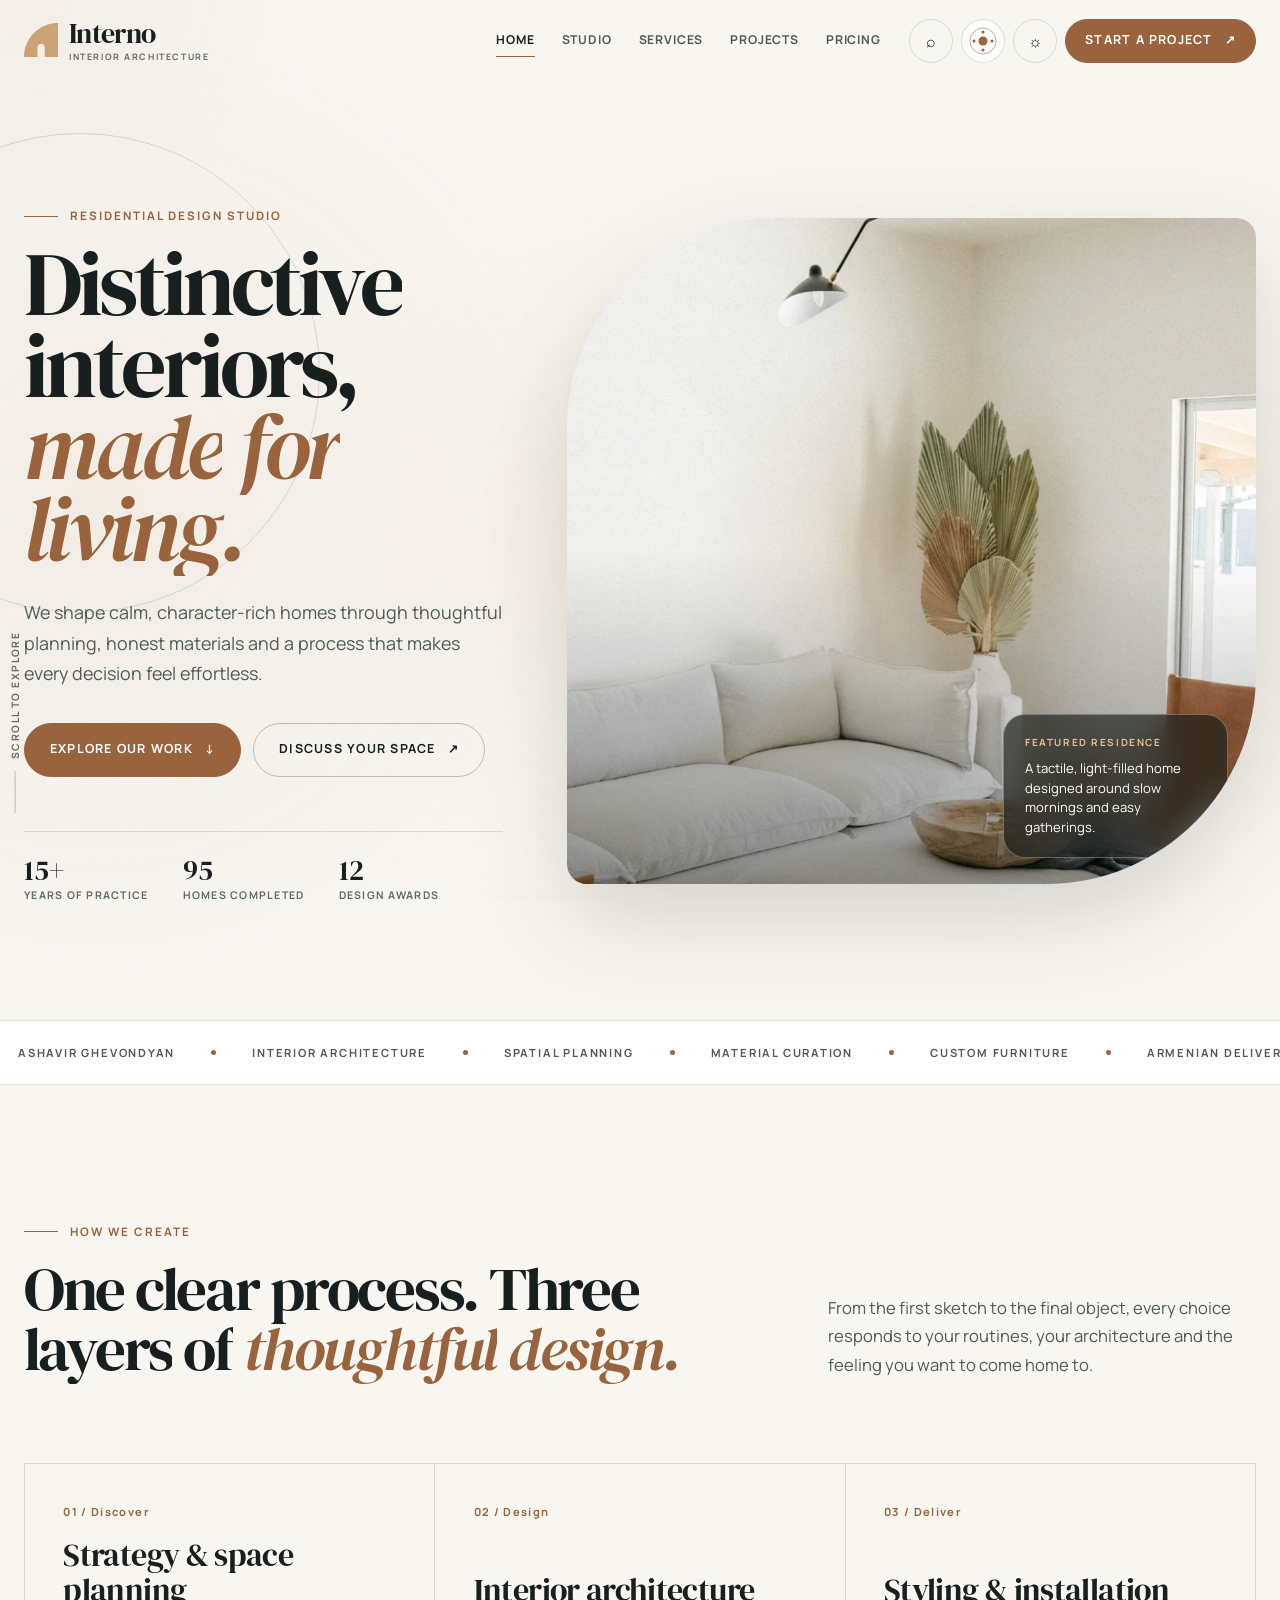
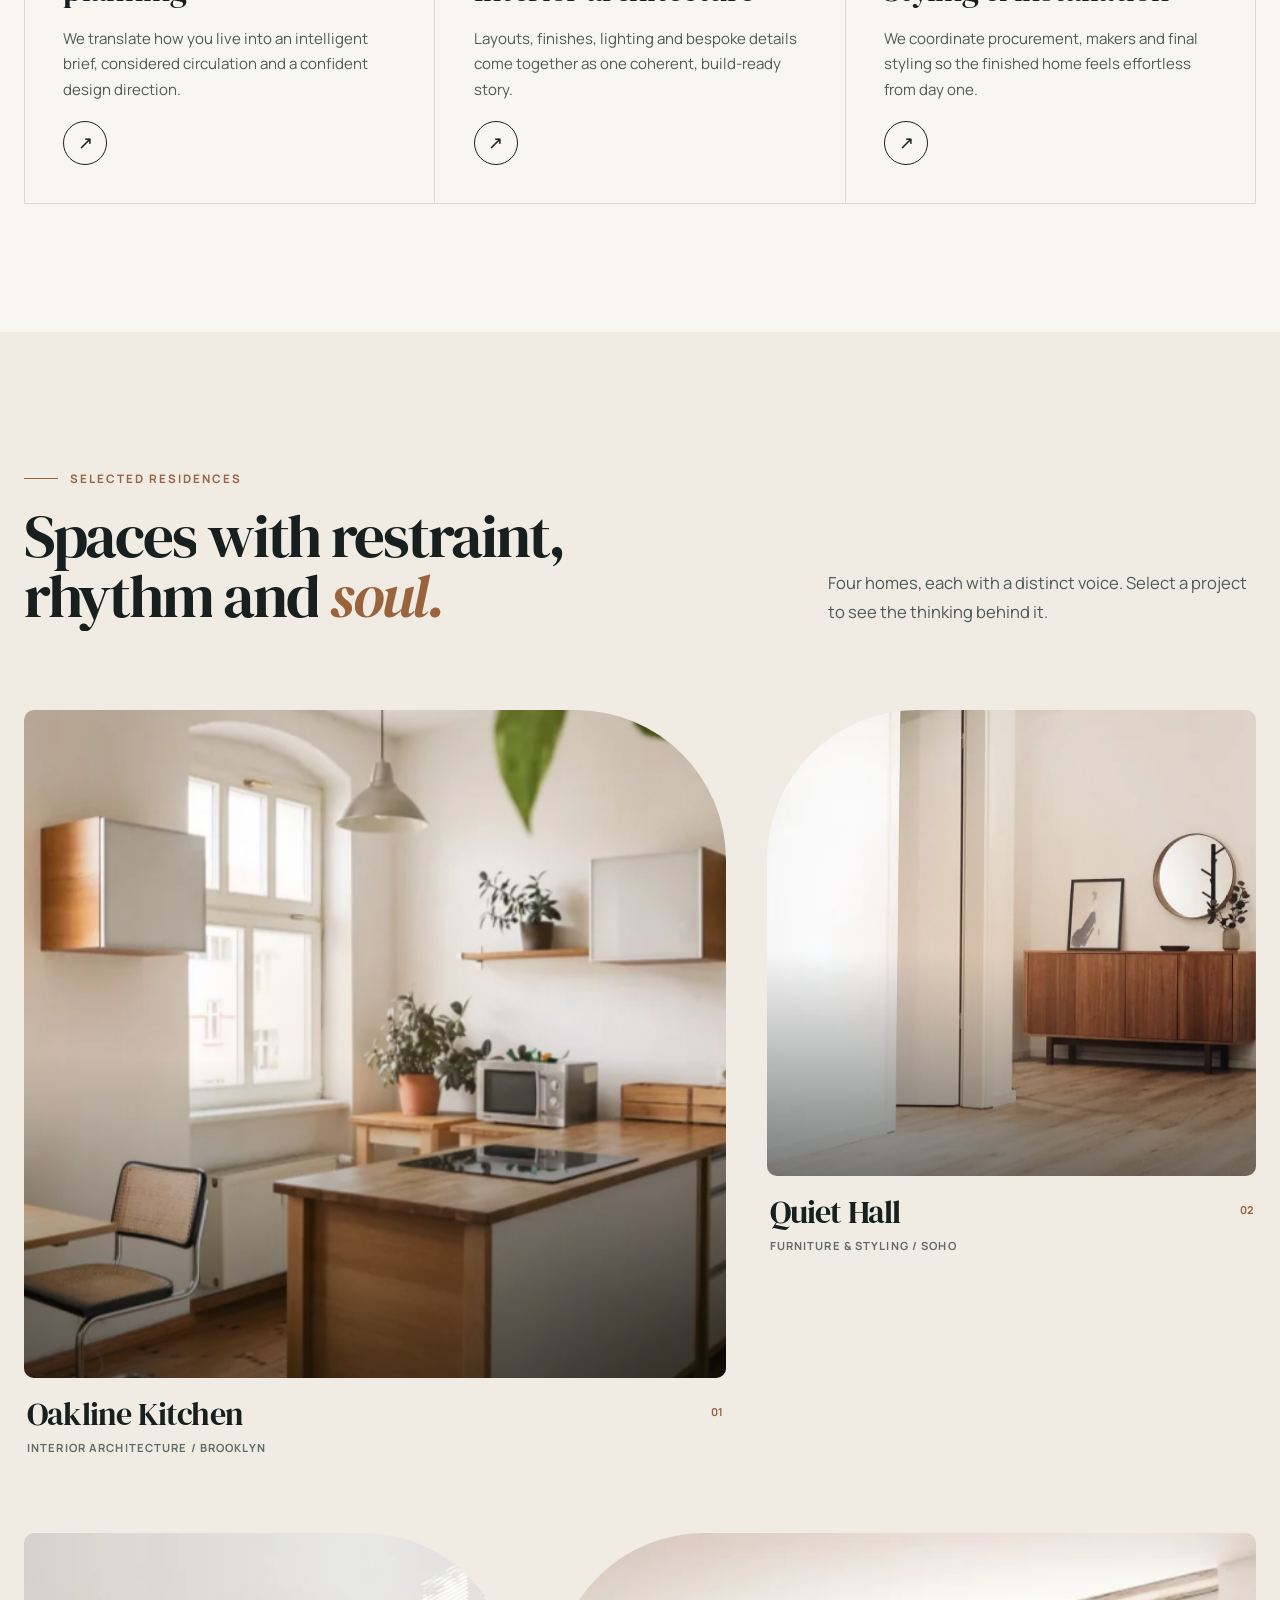
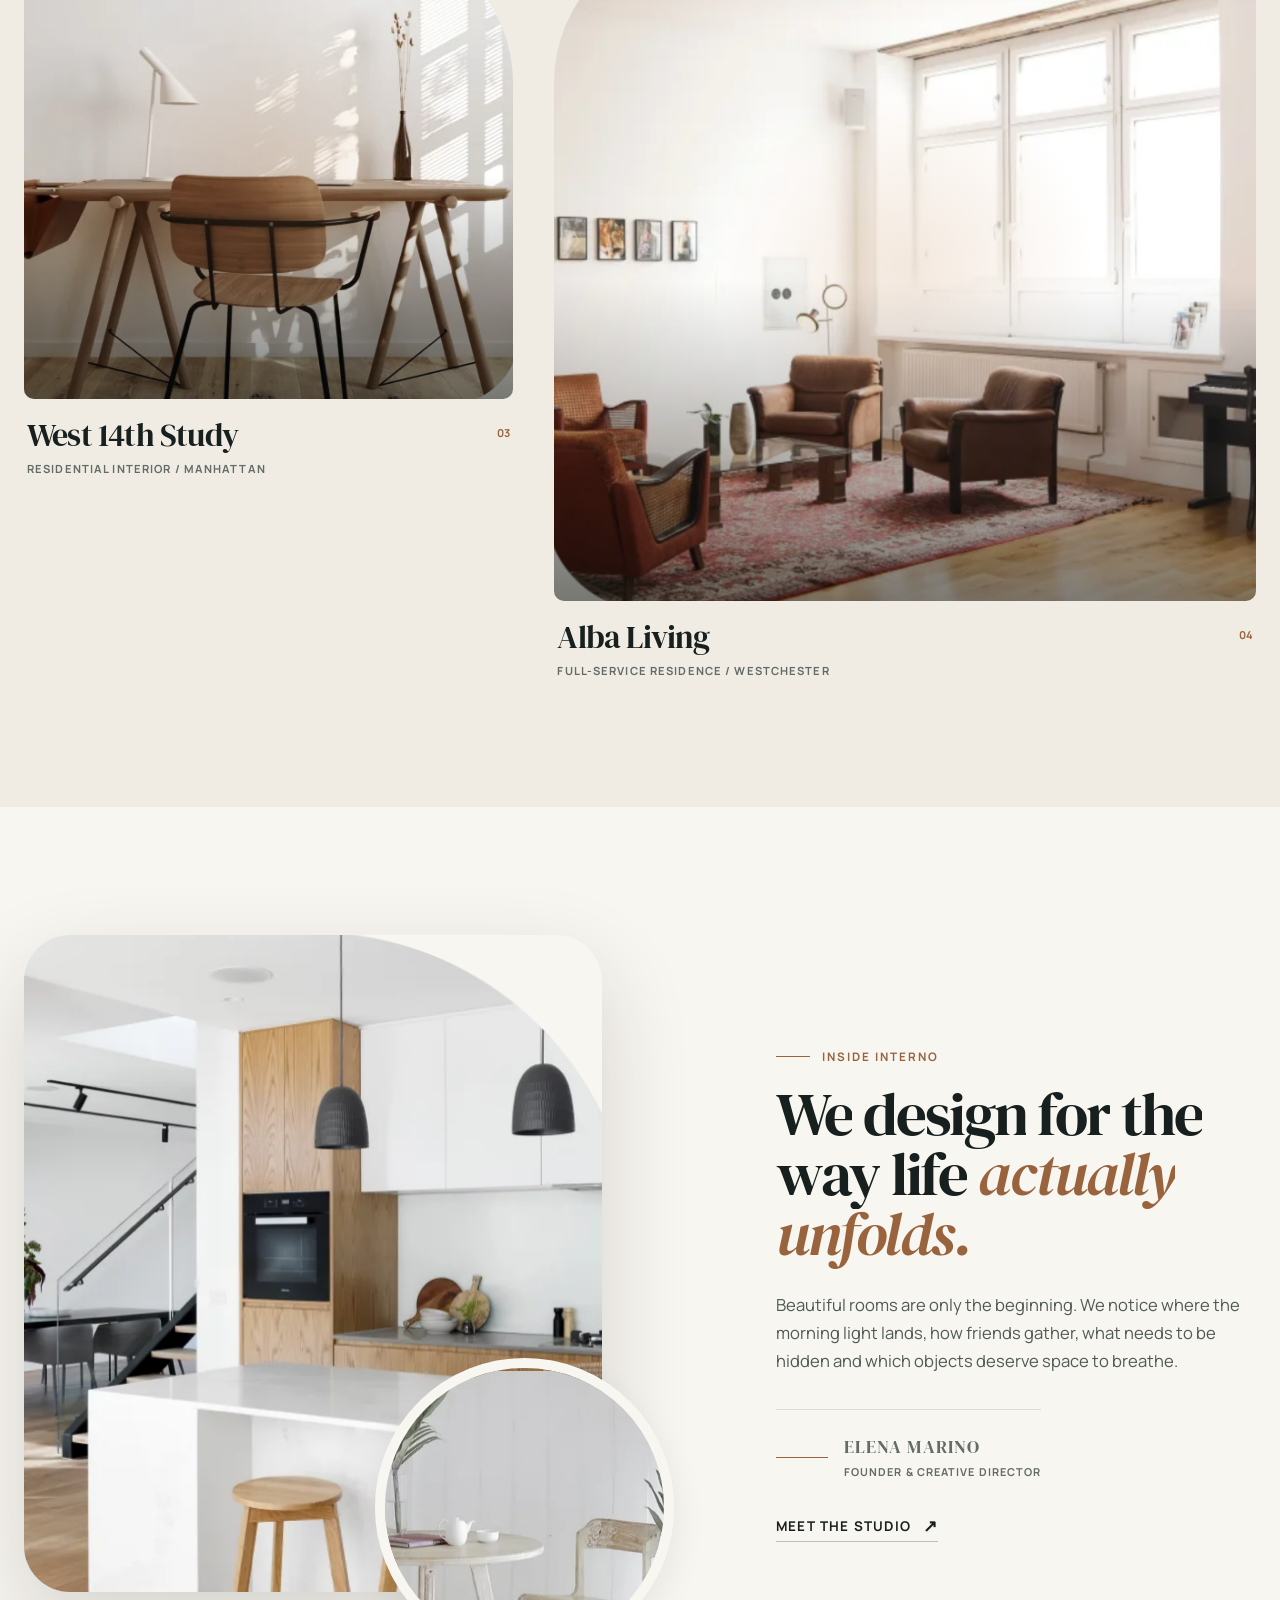
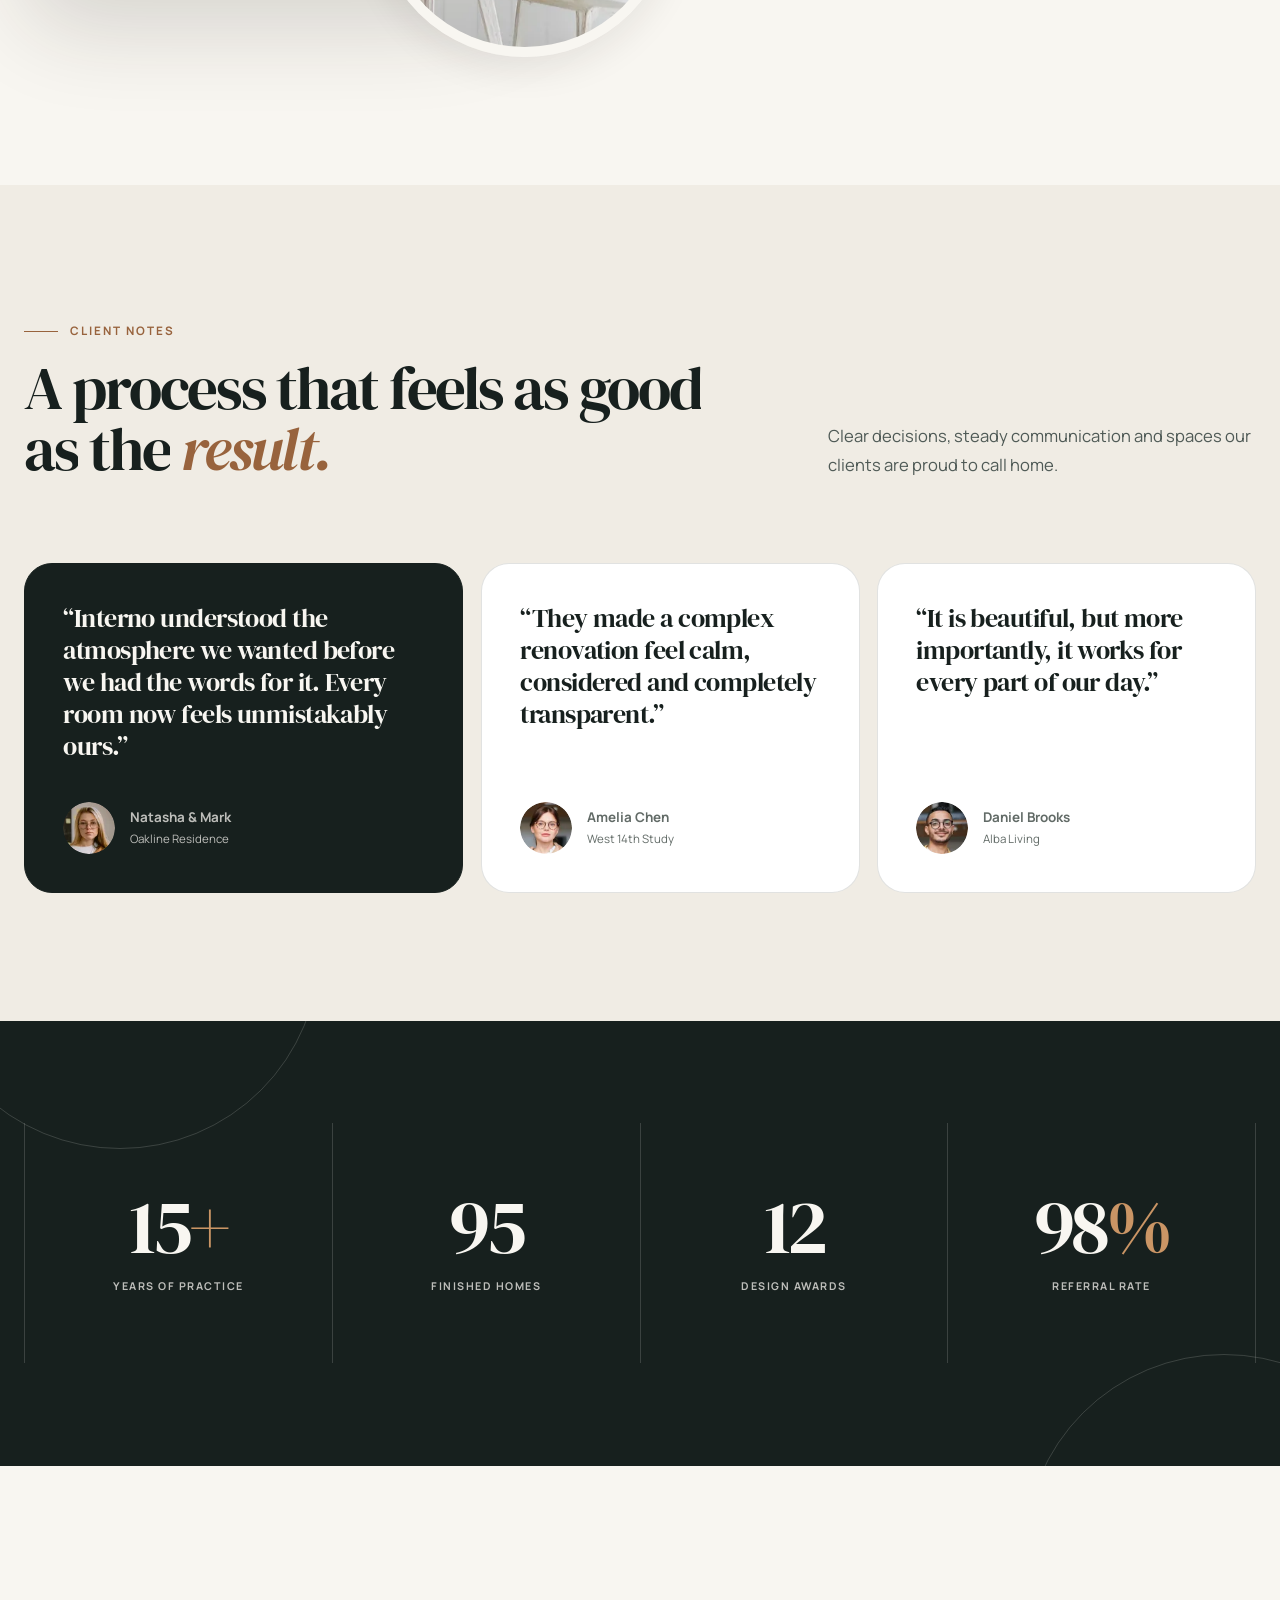
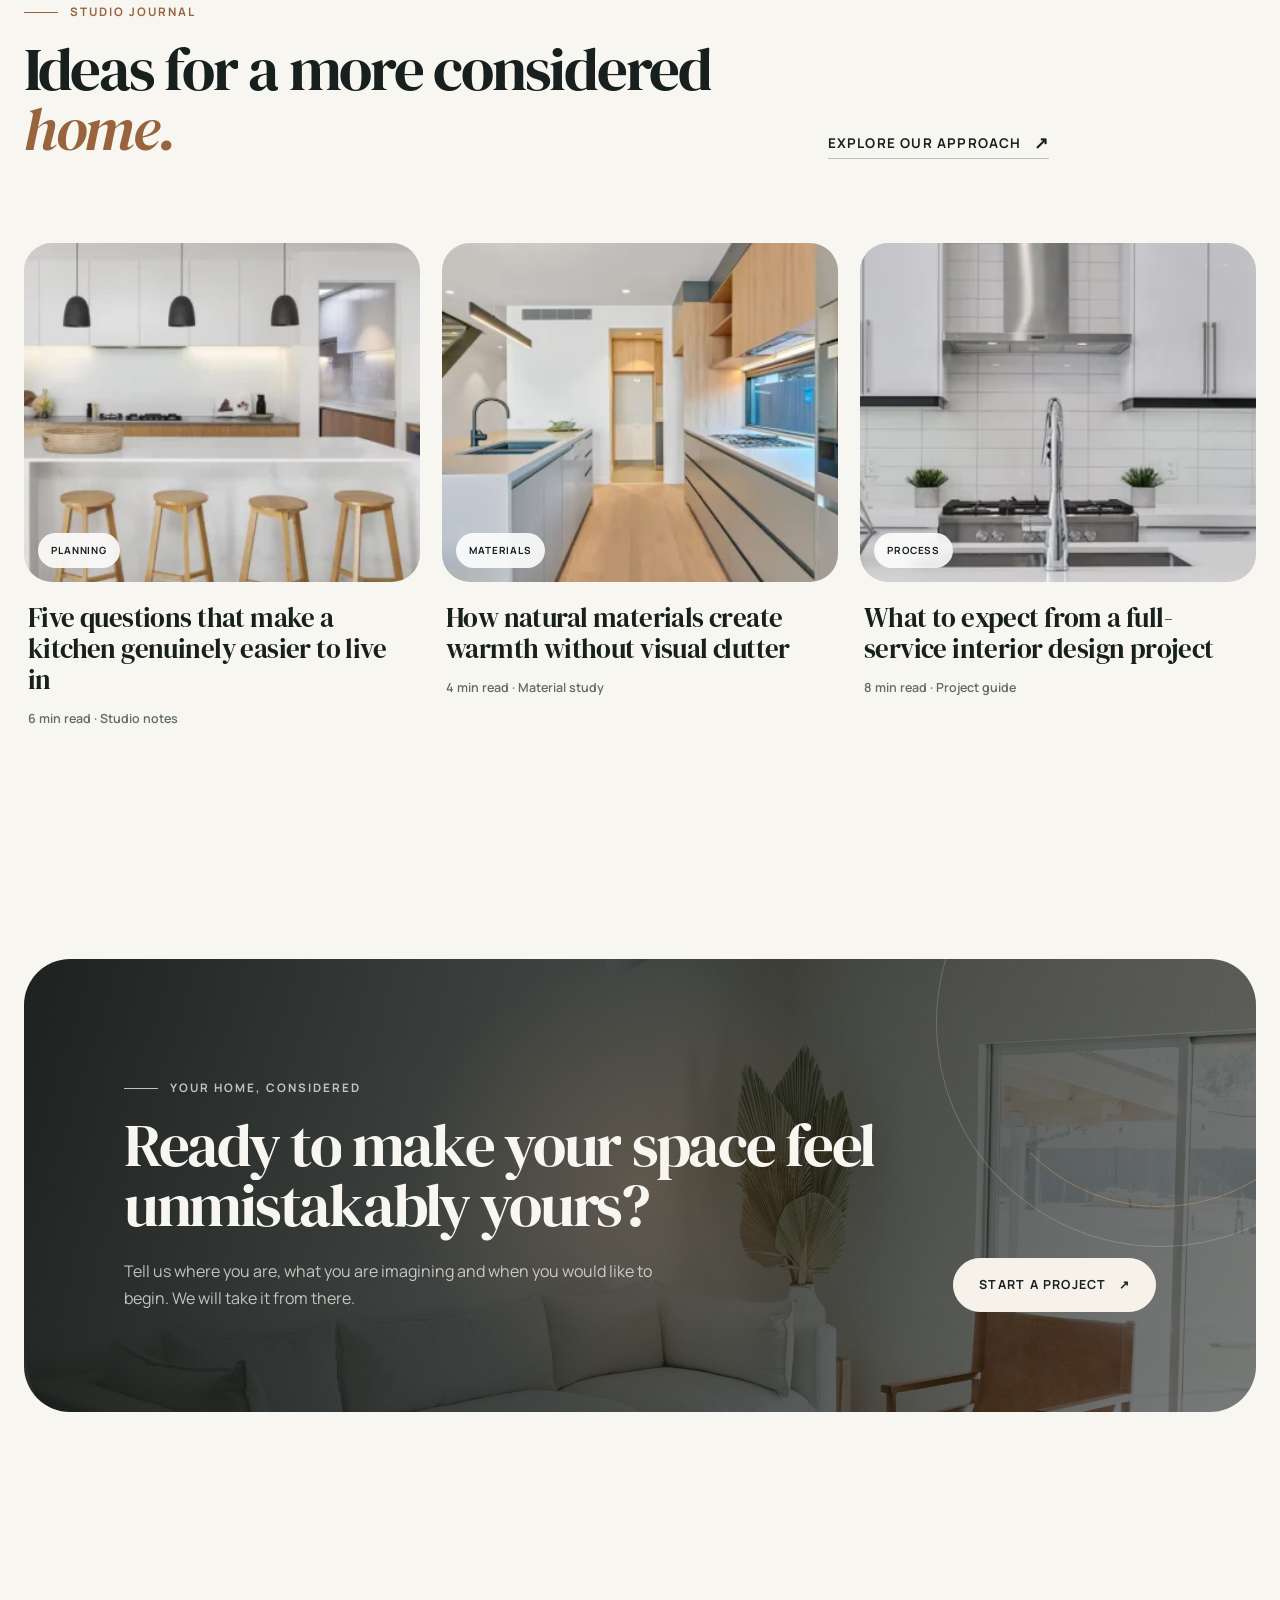
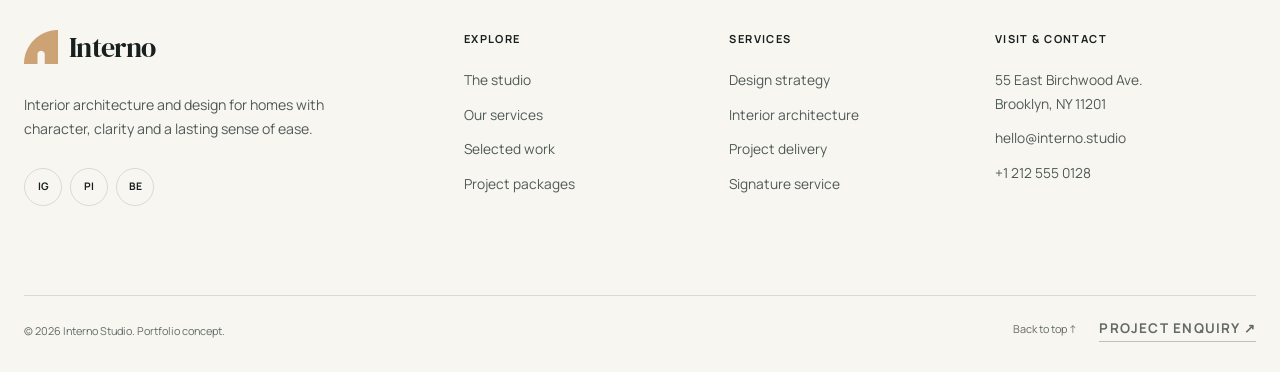
==== commit 691610aa: "Fix marquee animation" ====
--- a/index.html
+++ b/index.html
@@ -139,18 +139,29 @@
         <div class="marquee" aria-label="Interno capabilities">
             <div class="marquee__track" aria-hidden="true">
                 <div class="marquee__group">
+                    <span>ASHAVIR GHEVONDYAN</span><i></i>
                     <span>Interior architecture</span><i></i>
                     <span>Spatial planning</span><i></i>
                     <span>Material curation</span><i></i>
                     <span>Custom furniture</span><i></i>
-                    <span>Turnkey delivery</span><i></i>
+                    <span>Armenian delivery</span><i></i>
+
                 </div>
                 <div class="marquee__group">
+                    <span>ASHAVIR GHEVONDYAN</span><i></i>
                     <span>Interior architecture</span><i></i>
                     <span>Spatial planning</span><i></i>
                     <span>Material curation</span><i></i>
                     <span>Custom furniture</span><i></i>
-                    <span>Turnkey delivery</span><i></i>
+                    <span>Armenian delivery</span><i></i>
+                </div>
+                                <div class="marquee__group">
+                    <span>ASHAVIR GHEVONDYAN</span><i></i>
+                    <span>Interior architecture</span><i></i>
+                    <span>Spatial planning</span><i></i>
+                    <span>Material curation</span><i></i>
+                    <span>Custom furniture</span><i></i>
+                    <span>Armenian delivery</span><i></i>
                 </div>
             </div>
         </div>
--- a/css/style.css
+++ b/css/style.css
@@ -363,8 +363,8 @@
     transition: transform 420ms var(--ease-out);
 }
 
-.button > span,
-.button > .arrow {
+.button>span,
+.button>.arrow {
     position: relative;
     z-index: 1;
 }
@@ -499,7 +499,7 @@
 }
 
 .site-header {
-    position: fixed;
+    position: fixed !important;
     top: 0;
     right: 0;
     left: 0;
@@ -966,12 +966,14 @@
     from {
         transform: scale(1.01);
     }
+
     to {
         transform: scale(1.07);
     }
 }
 
 .marquee {
+    width: 100%;
     overflow: hidden;
     border-top: 1px solid var(--line);
     border-bottom: 1px solid var(--line);
@@ -982,10 +984,12 @@
     display: flex;
     width: max-content;
     animation: marquee 28s linear infinite;
+    will-change: transform;
 }
 
 .marquee__group {
     display: flex;
+    flex: 0 0 auto;
     align-items: center;
     gap: 36px;
     padding: 22px 18px;
@@ -993,6 +997,7 @@
 }
 
 .marquee__group span {
+    flex-shrink: 0;
     color: var(--ink-soft);
     font-size: 0.7rem;
     font-weight: 700;
@@ -1001,6 +1006,7 @@
 }
 
 .marquee__group i {
+    flex: 0 0 5px;
     width: 5px;
     height: 5px;
     border-radius: 50%;
@@ -1008,11 +1014,14 @@
 }
 
 @keyframes marquee {
+    from {
+        transform: translate3d(0, 0, 0);
+    }
+
     to {
-        transform: translateX(-50%);
-    }
-}
-
+        transform: translate3d(-50%, 0, 0);
+    }
+}
 .service-grid {
     display: grid;
     grid-template-columns: repeat(3, minmax(0, 1fr));
@@ -1045,7 +1054,7 @@
     transition: height 500ms var(--ease-out);
 }
 
-.service-card > * {
+.service-card>* {
     position: relative;
     z-index: 1;
 }
@@ -1233,7 +1242,7 @@
     padding: 20px 3px 0;
 }
 
-.project-card__meta > span:first-child {
+.project-card__meta>span:first-child {
     display: block;
     min-width: 0;
 }
@@ -1652,6 +1661,7 @@
     from {
         transform: scale(1.015);
     }
+
     to {
         transform: scale(1.07);
     }
@@ -2158,7 +2168,7 @@
     pointer-events: none;
 }
 
-.process-step__content > *:not(.process-step__number) {
+.process-step__content>*:not(.process-step__number) {
     position: relative;
     z-index: 1;
 }
@@ -3016,25 +3026,22 @@
     clip-path: none;
 }
 
-.js [data-image-reveal] > img {
+.js [data-image-reveal]>img {
     clip-path: inset(0 100% 0 0 round var(--radius-md));
     transition: clip-path 1.1s var(--ease-out);
 }
 
-.js [data-image-reveal="right"] > img {
+.js [data-image-reveal="right"]>img {
     clip-path: inset(0 0 0 100% round var(--radius-md));
 }
 
-.js [data-image-reveal].is-visible > img {
+.js [data-image-reveal].is-visible>img {
     clip-path: inset(0 0 0 0 round var(--radius-md));
 }
 
 .tilt-card {
     transform:
-        perspective(950px)
-        rotateX(var(--tilt-x, 0deg))
-        rotateY(var(--tilt-y, 0deg))
-        translateY(var(--tilt-lift, 0));
+        perspective(950px) rotateX(var(--tilt-x, 0deg)) rotateY(var(--tilt-y, 0deg)) translateY(var(--tilt-lift, 0));
     transform-style: preserve-3d;
     transition: transform 150ms ease-out;
     will-change: transform;
@@ -3196,16 +3203,12 @@
     position: absolute;
     inset: -35%;
     background-image:
-        repeating-radial-gradient(
-            circle at 23% 31%,
+        repeating-radial-gradient(circle at 23% 31%,
             rgba(23, 32, 30, 0.55) 0 0.4px,
-            transparent 0.7px 3px
-        ),
-        repeating-radial-gradient(
-            circle at 71% 67%,
+            transparent 0.7px 3px),
+        repeating-radial-gradient(circle at 71% 67%,
             rgba(152, 99, 61, 0.35) 0 0.35px,
-            transparent 0.65px 4px
-        );
+            transparent 0.65px 4px);
     background-size:
         4px 4px,
         5px 5px;
@@ -3214,35 +3217,33 @@
     transform: rotate(3deg);
 }
 
-.motion-ambient > span {
+.motion-ambient>span {
     position: absolute;
     width: clamp(22rem, 45vw, 48rem);
     height: clamp(22rem, 45vw, 48rem);
     border-radius: 50%;
-    background: radial-gradient(
-        circle,
-        color-mix(in srgb, var(--accent) 17%, transparent),
-        color-mix(in srgb, var(--accent) 4%, transparent) 48%,
-        transparent 72%
-    );
+    background: radial-gradient(circle,
+            color-mix(in srgb, var(--accent) 17%, transparent),
+            color-mix(in srgb, var(--accent) 4%, transparent) 48%,
+            transparent 72%);
     filter: blur(18px);
     opacity: 0.46;
     will-change: transform;
 }
 
-.motion-ambient > span:nth-child(1) {
+.motion-ambient>span:nth-child(1) {
     top: -19rem;
     left: -17rem;
     animation: motion-orbit-one 24s ease-in-out infinite alternate;
 }
 
-.motion-ambient > span:nth-child(2) {
+.motion-ambient>span:nth-child(2) {
     top: 35%;
     right: -24rem;
     animation: motion-orbit-two 31s ease-in-out infinite alternate;
 }
 
-.motion-ambient > span:nth-child(3) {
+.motion-ambient>span:nth-child(3) {
     bottom: -25rem;
     left: 24%;
     width: clamp(18rem, 36vw, 40rem);
@@ -3255,17 +3256,15 @@
     opacity: 0.48;
 }
 
-html[data-theme="dark"] .motion-ambient > span {
-    background: radial-gradient(
-        circle,
-        color-mix(in srgb, var(--accent-bright) 15%, transparent),
-        color-mix(in srgb, var(--accent) 3%, transparent) 52%,
-        transparent 73%
-    );
-}
-
-body > main,
-body > .site-footer {
+html[data-theme="dark"] .motion-ambient>span {
+    background: radial-gradient(circle,
+            color-mix(in srgb, var(--accent-bright) 15%, transparent),
+            color-mix(in srgb, var(--accent) 3%, transparent) 52%,
+            transparent 73%);
+}
+
+body>main,
+body>.site-footer {
     position: relative;
     z-index: 1;
 }
@@ -3406,28 +3405,28 @@
 }
 
 .js [data-image-reveal],
-.js [data-image-reveal] > img,
-.js [data-image-reveal="right"] > img,
-.js [data-image-reveal].is-visible > img {
+.js [data-image-reveal]>img,
+.js [data-image-reveal="right"]>img,
+.js [data-image-reveal].is-visible>img {
     clip-path: none;
 }
 
-html.reveal-armed[data-motion="on"] [data-image-reveal]:not(.motion-photo).is-reveal-prepared > img {
+html.reveal-armed[data-motion="on"] [data-image-reveal]:not(.motion-photo).is-reveal-prepared>img {
     clip-path: inset(0 100% 0 0 round var(--radius-md));
     filter: saturate(0.76) brightness(1.06);
     scale: 1.055;
 }
 
-html.reveal-armed[data-motion="on"] [data-image-reveal="right"]:not(.motion-photo).is-reveal-prepared > img {
+html.reveal-armed[data-motion="on"] [data-image-reveal="right"]:not(.motion-photo).is-reveal-prepared>img {
     clip-path: inset(0 0 0 100% round var(--radius-md));
 }
 
-html.reveal-armed[data-motion="on"] [data-image-reveal]:not(.motion-photo).is-reveal-active > img {
+html.reveal-armed[data-motion="on"] [data-image-reveal]:not(.motion-photo).is-reveal-active>img {
     animation: motion-image-reveal-left 1350ms var(--ease-motion) backwards;
     animation-delay: var(--reveal-delay, 0ms);
 }
 
-html.reveal-armed[data-motion="on"] [data-image-reveal="right"]:not(.motion-photo).is-reveal-active > img {
+html.reveal-armed[data-motion="on"] [data-image-reveal="right"]:not(.motion-photo).is-reveal-active>img {
     animation-name: motion-image-reveal-right;
 }
 
@@ -3446,9 +3445,11 @@
         scale: 0.985;
         translate: 0 46px;
     }
+
     55% {
         filter: blur(0);
     }
+
     100% {
         opacity: 1;
         filter: none;
@@ -3463,6 +3464,7 @@
         filter: blur(8px);
         translate: -48px 12px;
     }
+
     100% {
         opacity: 1;
         filter: none;
@@ -3476,6 +3478,7 @@
         filter: blur(8px);
         translate: 48px 12px;
     }
+
     100% {
         opacity: 1;
         filter: none;
@@ -3489,6 +3492,7 @@
         filter: blur(7px);
         scale: 0.93;
     }
+
     100% {
         opacity: 1;
         filter: none;
@@ -3501,9 +3505,11 @@
         clip-path: inset(0 100% 0 0 round var(--radius-md));
         filter: saturate(0.72) brightness(1.08);
     }
+
     58% {
         filter: saturate(0.86) brightness(1.02);
     }
+
     100% {
         clip-path: inset(0 0 0 0 round var(--radius-md));
         filter: none;
@@ -3515,9 +3521,11 @@
         clip-path: inset(0 0 0 100% round var(--radius-md));
         filter: saturate(0.72) brightness(1.08);
     }
+
     58% {
         filter: saturate(0.86) brightness(1.02);
     }
+
     100% {
         clip-path: inset(0 0 0 0 round var(--radius-md));
         filter: none;
@@ -3565,9 +3573,11 @@
         rotate: 1.8deg;
         translate: 0 112%;
     }
+
     62% {
         filter: blur(0);
     }
+
     100% {
         opacity: 1;
         filter: none;
@@ -3591,11 +3601,11 @@
     --head-lift: clamp(0px, calc((1 - var(--section-progress, 0)) * 8px), 8px);
 }
 
-.section.is-motion-active .section-head > * {
+.section.is-motion-active .section-head>* {
     translate: 0 var(--head-lift, 0);
 }
 
-.section.is-motion-active .section-head > :nth-child(2) {
+.section.is-motion-active .section-head> :nth-child(2) {
     transition-delay: 90ms;
 }
 
@@ -3605,6 +3615,7 @@
         transform: scaleX(0);
         transform-origin: left;
     }
+
     100% {
         opacity: 1;
         transform: scaleX(1);
@@ -3612,29 +3623,25 @@
     }
 }
 
-:where(
-    .home-hero__visual img,
+:where(.home-hero__visual img,
     .page-hero__media,
     .story-media img,
     .split-feature__media img,
     .process-step__media img,
     .team-card img,
     .journal-card__image img,
-    .video-shell video
-) {
+    .video-shell video) {
     translate: 0 var(--motion-y, 0px);
     will-change: translate;
 }
 
-:where(
-    .home-hero__visual img,
+:where(.home-hero__visual img,
     .story-media img,
     .split-feature__media img,
     .process-step__media img,
     .team-card img,
     .journal-card__image img,
-    .video-shell video
-) {
+    .video-shell video) {
     scale: 1.05;
     transform-origin: center;
 }
@@ -3745,41 +3752,37 @@
 }
 
 /* Existing data-image-reveal scenes use the photo lifecycle exclusively. */
-html.photo-motion-armed[data-motion="on"] [data-image-reveal].motion-photo > .motion-photo__media {
+html.photo-motion-armed[data-motion="on"] [data-image-reveal].motion-photo>.motion-photo__media {
     animation-name: none;
 }
 
-html.photo-motion-armed[data-motion="on"] [data-image-reveal].motion-photo.is-motion-photo-entering.motion-photo--from-left > .motion-photo__media {
+html.photo-motion-armed[data-motion="on"] [data-image-reveal].motion-photo.is-motion-photo-entering.motion-photo--from-left>.motion-photo__media {
     animation: motion-photo-left-in 1380ms var(--ease-motion) backwards;
     animation-delay: var(--photo-stagger, 0ms);
 }
 
-html.photo-motion-armed[data-motion="on"] [data-image-reveal].motion-photo.is-motion-photo-entering.motion-photo--from-right > .motion-photo__media {
+html.photo-motion-armed[data-motion="on"] [data-image-reveal].motion-photo.is-motion-photo-entering.motion-photo--from-right>.motion-photo__media {
     animation: motion-photo-right-in 1380ms var(--ease-motion) backwards;
     animation-delay: var(--photo-stagger, 0ms);
 }
 
 /* A travelling highlight gives the mask a tactile material edge. */
-:is(
-    .project-card__image,
+:is(.project-card__image,
     .story-media__primary,
     .story-media__secondary,
     .split-feature__media,
     .process-step__media,
     .journal-card__image,
-    .video-shell
-).motion-photo::before {
+    .video-shell).motion-photo::before {
     position: absolute;
     inset: -28% auto -28% -36%;
     z-index: 3;
     width: 24%;
     border-radius: 50%;
-    background: linear-gradient(
-        90deg,
-        transparent,
-        rgba(255, 246, 234, 0.42),
-        transparent
-    );
+    background: linear-gradient(90deg,
+            transparent,
+            rgba(255, 246, 234, 0.42),
+            transparent);
     content: "";
     opacity: 0;
     pointer-events: none;
@@ -3787,15 +3790,13 @@
     will-change: transform, opacity;
 }
 
-html.photo-motion-armed[data-motion="on"] :is(
-    .project-card__image,
+html.photo-motion-armed[data-motion="on"] :is(.project-card__image,
     .story-media__primary,
     .story-media__secondary,
     .split-feature__media,
     .process-step__media,
     .journal-card__image,
-    .video-shell
-).motion-photo.is-motion-photo-entering::before {
+    .video-shell).motion-photo.is-motion-photo-entering::before {
     animation: motion-photo-sheen 1150ms var(--ease-motion) both;
     animation-delay: calc(var(--photo-stagger, 0ms) + 130ms);
 }
@@ -3806,12 +3807,10 @@
     z-index: 1;
     width: 22%;
     border-radius: 50%;
-    background: linear-gradient(
-        90deg,
-        transparent,
-        rgba(255, 246, 234, 0.34),
-        transparent
-    );
+    background: linear-gradient(90deg,
+            transparent,
+            rgba(255, 246, 234, 0.34),
+            transparent);
     content: "";
     opacity: 0;
     pointer-events: none;
@@ -3828,12 +3827,10 @@
 
 .motion-photo.is-photo-loading {
     background:
-        linear-gradient(
-            105deg,
+        linear-gradient(105deg,
             var(--surface) 20%,
             color-mix(in srgb, var(--accent-soft) 42%, var(--surface)) 38%,
-            var(--surface) 58%
-        );
+            var(--surface) 58%);
     background-size: 220% 100%;
     animation: motion-photo-loading 1.5s ease-in-out infinite;
 }
@@ -3857,10 +3854,12 @@
         filter: saturate(0.68) contrast(0.92) brightness(1.1);
         scale: 1.13;
     }
+
     55% {
         opacity: 1;
         filter: saturate(0.88) contrast(0.98) brightness(1.03);
     }
+
     100% {
         clip-path: inset(0);
         opacity: 1;
@@ -3876,10 +3875,12 @@
         filter: saturate(0.68) contrast(0.92) brightness(1.1);
         scale: 1.13;
     }
+
     55% {
         opacity: 1;
         filter: saturate(0.88) contrast(0.98) brightness(1.03);
     }
+
     100% {
         clip-path: inset(0);
         opacity: 1;
@@ -3895,6 +3896,7 @@
         filter: saturate(0.7) brightness(1.08);
         scale: 1.12;
     }
+
     100% {
         clip-path: inset(0);
         opacity: 1;
@@ -3910,6 +3912,7 @@
         filter: blur(8px) saturate(0.72);
         scale: 1.17;
     }
+
     100% {
         clip-path: inset(0);
         opacity: 1;
@@ -3925,6 +3928,7 @@
         filter: saturate(0.72) brightness(1.06);
         transform: scale(1.12);
     }
+
     100% {
         clip-path: inset(0);
         opacity: 1;
@@ -3938,9 +3942,11 @@
         opacity: 0;
         transform: skewX(-14deg) translateX(-180%);
     }
+
     22% {
         opacity: 0.72;
     }
+
     100% {
         opacity: 0;
         transform: skewX(-14deg) translateX(720%);
@@ -3954,77 +3960,63 @@
 }
 
 /* Spotlight material response */
-:is(
-    .testimonial-card,
+:is(.testimonial-card,
     .value-card,
     .catalog-card,
     .scope-card,
     .package-card,
-    .faq-item
-).motion-spotlight {
+    .faq-item).motion-spotlight {
     position: relative;
     overflow: hidden;
     isolation: isolate;
 }
 
-:is(
-    .testimonial-card,
+:is(.testimonial-card,
     .value-card,
     .catalog-card,
     .scope-card,
     .package-card,
-    .faq-item
-).motion-spotlight::before {
+    .faq-item).motion-spotlight::before {
     position: absolute;
     inset: 0;
     z-index: 0;
-    background: radial-gradient(
-        circle 250px at var(--pointer-x, 50%) var(--pointer-y, 50%),
-        color-mix(in srgb, var(--accent-bright) 18%, transparent),
-        transparent 68%
-    );
+    background: radial-gradient(circle 250px at var(--pointer-x, 50%) var(--pointer-y, 50%),
+            color-mix(in srgb, var(--accent-bright) 18%, transparent),
+            transparent 68%);
     content: "";
     opacity: 0;
     pointer-events: none;
     transition: opacity 450ms ease;
 }
 
-:is(
-    .testimonial-card,
+:is(.testimonial-card,
     .value-card,
     .catalog-card,
     .scope-card,
     .package-card,
-    .faq-item
-).motion-spotlight:hover::before {
+    .faq-item).motion-spotlight:hover::before {
     opacity: 0.82;
 }
 
-:is(
-    .testimonial-card,
+:is(.testimonial-card,
     .value-card,
     .catalog-card,
     .scope-card,
     .package-card,
-    .faq-item
-).motion-spotlight > * {
+    .faq-item).motion-spotlight>* {
     position: relative;
     z-index: 1;
 }
 
-html[data-theme="dark"] :is(
-    .testimonial-card,
+html[data-theme="dark"] :is(.testimonial-card,
     .value-card,
     .catalog-card,
     .scope-card,
     .package-card,
-    .faq-item
-).motion-spotlight::before {
-    background: radial-gradient(
-        circle 260px at var(--pointer-x, 50%) var(--pointer-y, 50%),
-        color-mix(in srgb, var(--accent-bright) 13%, transparent),
-        transparent 70%
-    );
+    .faq-item).motion-spotlight::before {
+    background: radial-gradient(circle 260px at var(--pointer-x, 50%) var(--pointer-y, 50%),
+            color-mix(in srgb, var(--accent-bright) 13%, transparent),
+            transparent 70%);
 }
 
 .faq-item.motion-spotlight {
@@ -4044,11 +4036,9 @@
 .service-card.motion-spotlight::before {
     height: 100%;
     background:
-        radial-gradient(
-            circle 270px at var(--pointer-x, 50%) var(--pointer-y, 50%),
+        radial-gradient(circle 270px at var(--pointer-x, 50%) var(--pointer-y, 50%),
             color-mix(in srgb, var(--accent) 55%, transparent),
-            transparent 70%
-        ),
+            transparent 70%),
         var(--ink);
     transform: scaleY(0);
     transform-origin: bottom;
@@ -4062,21 +4052,17 @@
 
 html[data-theme="dark"] .service-card.motion-spotlight::before {
     background:
-        radial-gradient(
-            circle 270px at var(--pointer-x, 50%) var(--pointer-y, 50%),
+        radial-gradient(circle 270px at var(--pointer-x, 50%) var(--pointer-y, 50%),
             rgba(152, 99, 61, 0.22),
-            transparent 70%
-        ),
+            transparent 70%),
         #f3eee5;
 }
 
 .project-card.motion-spotlight .project-card__image::after {
     background:
-        radial-gradient(
-            circle 280px at var(--pointer-x, 50%) var(--pointer-y, 50%),
+        radial-gradient(circle 280px at var(--pointer-x, 50%) var(--pointer-y, 50%),
             rgba(202, 149, 101, 0.22),
-            transparent 68%
-        ),
+            transparent 68%),
         linear-gradient(180deg, transparent 52%, rgba(8, 12, 11, 0.52));
 }
 
@@ -4087,11 +4073,9 @@
     position: absolute;
     inset: 0;
     z-index: 1;
-    background: radial-gradient(
-        circle 280px at var(--pointer-x, 50%) var(--pointer-y, 50%),
-        rgba(202, 149, 101, 0.2),
-        transparent 68%
-    );
+    background: radial-gradient(circle 280px at var(--pointer-x, 50%) var(--pointer-y, 50%),
+            rgba(202, 149, 101, 0.2),
+            transparent 68%);
     content: "";
     opacity: 0;
     pointer-events: none;
@@ -4112,21 +4096,17 @@
 
 .home-hero__visual.motion-spotlight::before {
     background:
-        radial-gradient(
-            circle 320px at var(--pointer-x, 50%) var(--pointer-y, 50%),
+        radial-gradient(circle 320px at var(--pointer-x, 50%) var(--pointer-y, 50%),
             rgba(202, 149, 101, 0.19),
-            transparent 68%
-        ),
+            transparent 68%),
         linear-gradient(180deg, transparent 50%, rgba(9, 14, 12, 0.36));
 }
 
 .page-hero__media.motion-spotlight::after {
     background:
-        radial-gradient(
-            circle 380px at var(--pointer-x, 50%) var(--pointer-y, 50%),
+        radial-gradient(circle 380px at var(--pointer-x, 50%) var(--pointer-y, 50%),
             rgba(202, 149, 101, 0.14),
-            transparent 66%
-        ),
+            transparent 66%),
         linear-gradient(180deg, transparent 72%, rgba(8, 13, 11, 0.52));
 }
 
@@ -4193,6 +4173,7 @@
         opacity: 0;
         translate: 0 -26px;
     }
+
     100% {
         opacity: 1;
         translate: 0 0;
@@ -4204,6 +4185,7 @@
         opacity: 0;
         transform: scale(0.7) rotate(-12deg);
     }
+
     100% {
         opacity: 1;
         transform: scale(1) rotate(0);
@@ -4215,6 +4197,7 @@
         opacity: 0;
         translate: 0 -12px;
     }
+
     100% {
         opacity: 1;
         translate: 0 0;
@@ -4226,11 +4209,9 @@
     position: absolute;
     inset: var(--header-height) 0 0;
     z-index: 1;
-    background: radial-gradient(
-        circle 34rem at var(--pointer-x, 54%) var(--pointer-y, 35%),
-        color-mix(in srgb, var(--accent-bright) 10%, transparent),
-        transparent 64%
-    );
+    background: radial-gradient(circle 34rem at var(--pointer-x, 54%) var(--pointer-y, 35%),
+            color-mix(in srgb, var(--accent-bright) 10%, transparent),
+            transparent 64%);
     content: "";
     opacity: 0.72;
     pointer-events: none;
@@ -4287,6 +4268,7 @@
         filter: blur(8px);
         translate: -32px 18px;
     }
+
     100% {
         opacity: 1;
         filter: none;
@@ -4300,6 +4282,7 @@
         filter: blur(8px);
         transform: translate3d(24px, 24px, 0) scale(0.92);
     }
+
     100% {
         opacity: 1;
         filter: none;
@@ -4318,10 +4301,12 @@
         opacity: 0.35;
         transform: scaleX(0.2);
     }
+
     50% {
         opacity: 1;
         transform: scaleX(1);
     }
+
     100% {
         opacity: 0.35;
         transform: scaleX(0.2);
@@ -4367,6 +4352,7 @@
     0% {
         transform: scale(1.035) translate3d(-0.45%, -0.3%, 0);
     }
+
     100% {
         transform: scale(1.095) translate3d(0.55%, 0.35%, 0);
     }
@@ -4378,6 +4364,7 @@
         letter-spacing: 0.24em;
         translate: 0 12px;
     }
+
     100% {
         opacity: 1;
         letter-spacing: 0.14em;
@@ -4390,6 +4377,7 @@
         opacity: 0;
         transform: scale(0.72) rotate(-16deg);
     }
+
     100% {
         opacity: 1;
         transform: scale(1) rotate(0);
@@ -4527,11 +4515,9 @@
 
 .team-card::after {
     background:
-        radial-gradient(
-            circle 240px at var(--pointer-x, 50%) var(--pointer-y, 60%),
+        radial-gradient(circle 240px at var(--pointer-x, 50%) var(--pointer-y, 60%),
             rgba(202, 149, 101, 0.17),
-            transparent 70%
-        ),
+            transparent 70%),
         linear-gradient(180deg, transparent, rgba(8, 12, 11, 0.88));
 }
 
@@ -4616,6 +4602,7 @@
         filter: blur(5px);
         translate: 0 -10px;
     }
+
     100% {
         opacity: 1;
         filter: none;
@@ -4631,12 +4618,10 @@
     left: -45%;
     z-index: 0;
     width: 24%;
-    background: linear-gradient(
-        90deg,
-        transparent,
-        rgba(255, 255, 255, 0.24),
-        transparent
-    );
+    background: linear-gradient(90deg,
+            transparent,
+            rgba(255, 255, 255, 0.24),
+            transparent);
     content: "";
     opacity: 0;
     pointer-events: none;
@@ -4707,11 +4692,9 @@
 /* CTA orbit and restrained cinematic spotlight */
 .cta {
     background:
-        radial-gradient(
-            circle 340px at var(--pointer-x, 72%) var(--pointer-y, 48%),
+        radial-gradient(circle 340px at var(--pointer-x, 72%) var(--pointer-y, 48%),
             rgba(202, 149, 101, 0.19),
-            transparent 68%
-        ),
+            transparent 68%),
         linear-gradient(110deg, rgba(10, 15, 13, 0.91), rgba(10, 15, 13, 0.55)),
         url("../img/hero-living.webp") center / cover;
     transition:
@@ -4787,6 +4770,7 @@
         filter: blur(8px) saturate(0.7);
         transform: scale(1.07);
     }
+
     100% {
         filter: none;
         transform: scale(1);
@@ -4941,6 +4925,7 @@
         filter: blur(7px);
         clip-path: circle(0 at var(--theme-x, 86%) var(--theme-y, 42px));
     }
+
     100% {
         opacity: 1;
         filter: none;
@@ -5470,7 +5455,8 @@
     }
 }
 
-@media (hover: none), (pointer: coarse) {
+@media (hover: none),
+(pointer: coarse) {
     .tilt-card {
         transform: none !important;
     }
@@ -5497,7 +5483,7 @@
 
     .js [data-reveal],
     .js [data-image-reveal],
-    .js [data-image-reveal] > img {
+    .js [data-image-reveal]>img {
         clip-path: none;
         opacity: 1;
     }
@@ -5508,6 +5494,7 @@
 }
 
 @media print {
+
     .site-header,
     .mobile-menu,
     .scroll-progress,
@@ -5533,7 +5520,7 @@
     }
 
     .js [data-reveal],
-    .js [data-image-reveal] > img {
+    .js [data-image-reveal]>img {
         clip-path: none !important;
         opacity: 1 !important;
         transform: none !important;
@@ -5604,7 +5591,7 @@
         margin-left: auto;
     }
 
-    .motion-ambient > span {
+    .motion-ambient>span {
         filter: blur(24px);
         opacity: 0.34;
     }
@@ -5620,8 +5607,8 @@
         opacity: 0.015;
     }
 
-    .motion-ambient > span:nth-child(2),
-    .motion-ambient > span:nth-child(3) {
+    .motion-ambient>span:nth-child(2),
+    .motion-ambient>span:nth-child(3) {
         display: none;
     }
 
@@ -5629,7 +5616,7 @@
         animation-duration: 780ms;
     }
 
-    html.reveal-armed[data-motion="on"] [data-image-reveal]:not(.motion-photo).is-reveal-active > img {
+    html.reveal-armed[data-motion="on"] [data-image-reveal]:not(.motion-photo).is-reveal-active>img {
         animation-duration: 980ms;
     }
 
@@ -5748,7 +5735,8 @@
     }
 }
 
-@media (hover: none), (pointer: coarse) {
+@media (hover: none),
+(pointer: coarse) {
     .motion-cursor {
         display: none !important;
     }
@@ -5844,7 +5832,7 @@
 
 html[data-motion="off"] [data-reveal],
 html[data-motion="off"] [data-image-reveal],
-html[data-motion="off"] [data-image-reveal] > img,
+html[data-motion="off"] [data-image-reveal]>img,
 html[data-motion="off"] .motion-heading,
 html[data-motion="off"] .motion-word,
 html[data-motion="off"] .motion-word__inner {
@@ -5903,6 +5891,7 @@
 }
 
 @media (prefers-reduced-motion: reduce) {
+
     .motion-ambient,
     .motion-cursor,
     .page-curtain {
@@ -5926,7 +5915,7 @@
 
     [data-reveal],
     [data-image-reveal],
-    [data-image-reveal] > img,
+    [data-image-reveal]>img,
     .motion-heading,
     .motion-word,
     .motion-word__inner {
@@ -5980,6 +5969,7 @@
 }
 
 @media (max-width: 940px) {
+
     html[data-motion="off"] .package-card--featured:hover,
     html[data-motion="off"] .package-card:not(.package-card--featured):hover {
         transform: none;
@@ -5987,6 +5977,7 @@
 }
 
 @media (max-width: 940px) and (prefers-reduced-motion: reduce) {
+
     .package-card--featured:hover,
     .package-card:not(.package-card--featured):hover {
         transform: none;
@@ -5994,19 +5985,23 @@
 }
 
 @media print {
+
     .motion-toggle,
     .motion-ambient,
     .motion-cursor {
         display: none !important;
     }
 }
+
 dialog .motion-cursor {
     position: fixed;
     z-index: 2147483647;
     display: block;
     pointer-events: none;
 }
+
 @media (hover: hover) and (pointer: fine) {
+
     html.motion-ready:not([data-motion="off"]) dialog[open],
     html.motion-ready:not([data-motion="off"]) dialog[open] *,
     html.motion-ready:not([data-motion="off"]) dialog[open] button,
@@ -6023,10 +6018,11 @@
         cursor: default;
     }
 }
+
 body.modal-open dialog[open] .motion-cursor {
     visibility: visible !important;
 }
 
 body.modal-open dialog[open] .motion-cursor.is-active {
     opacity: 1 !important;
-}+}
